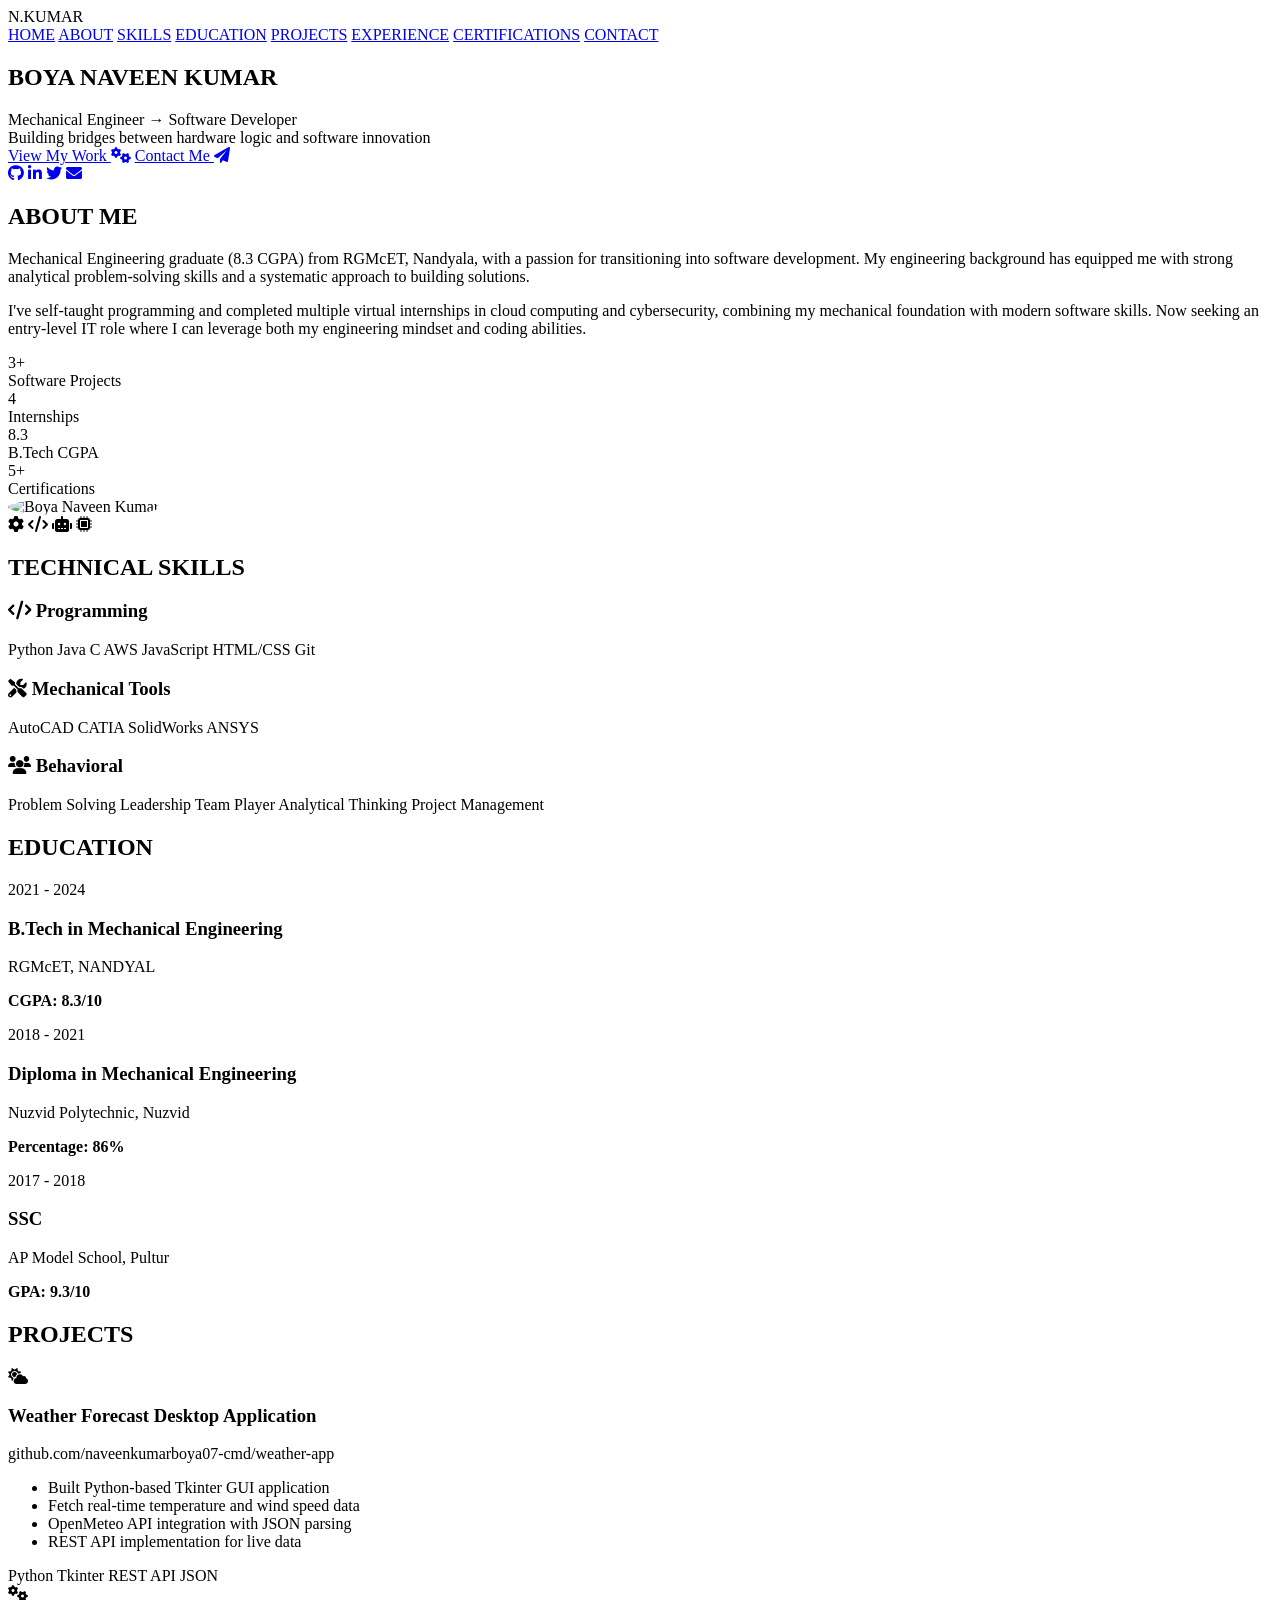
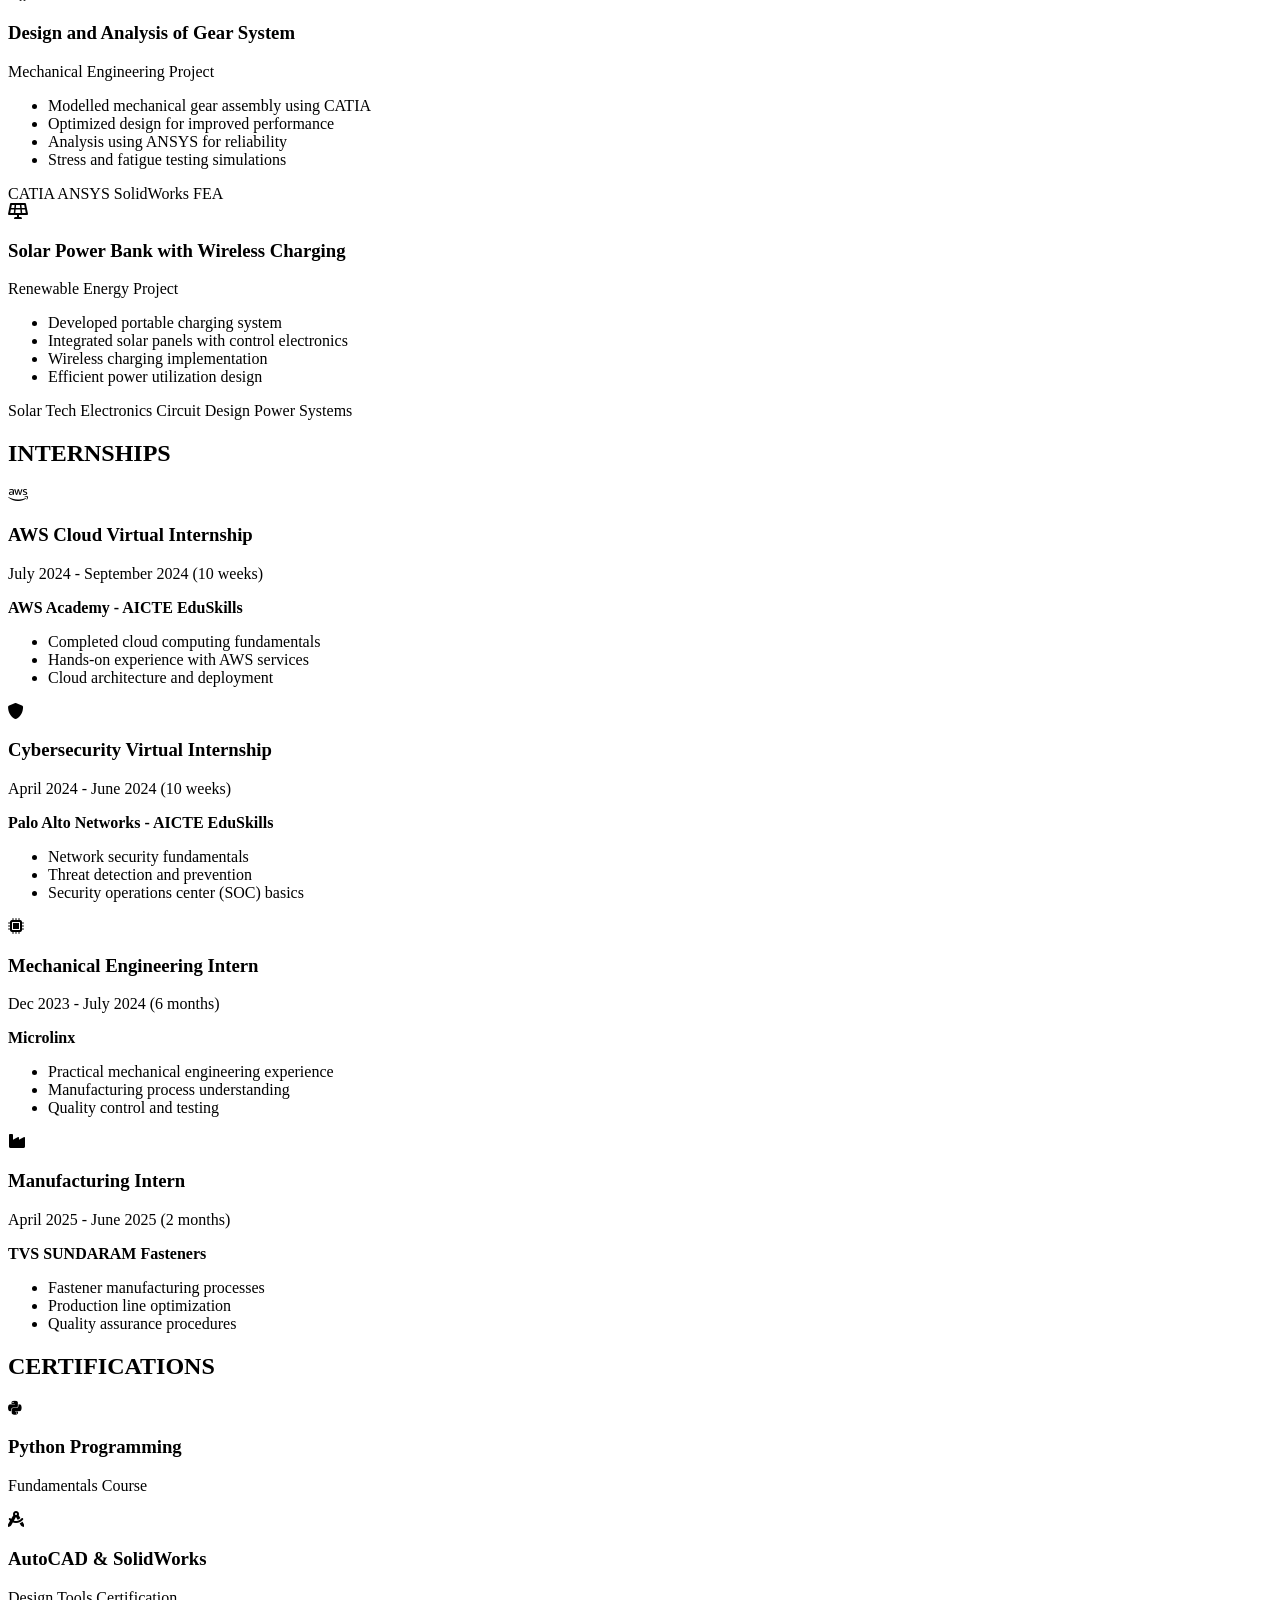
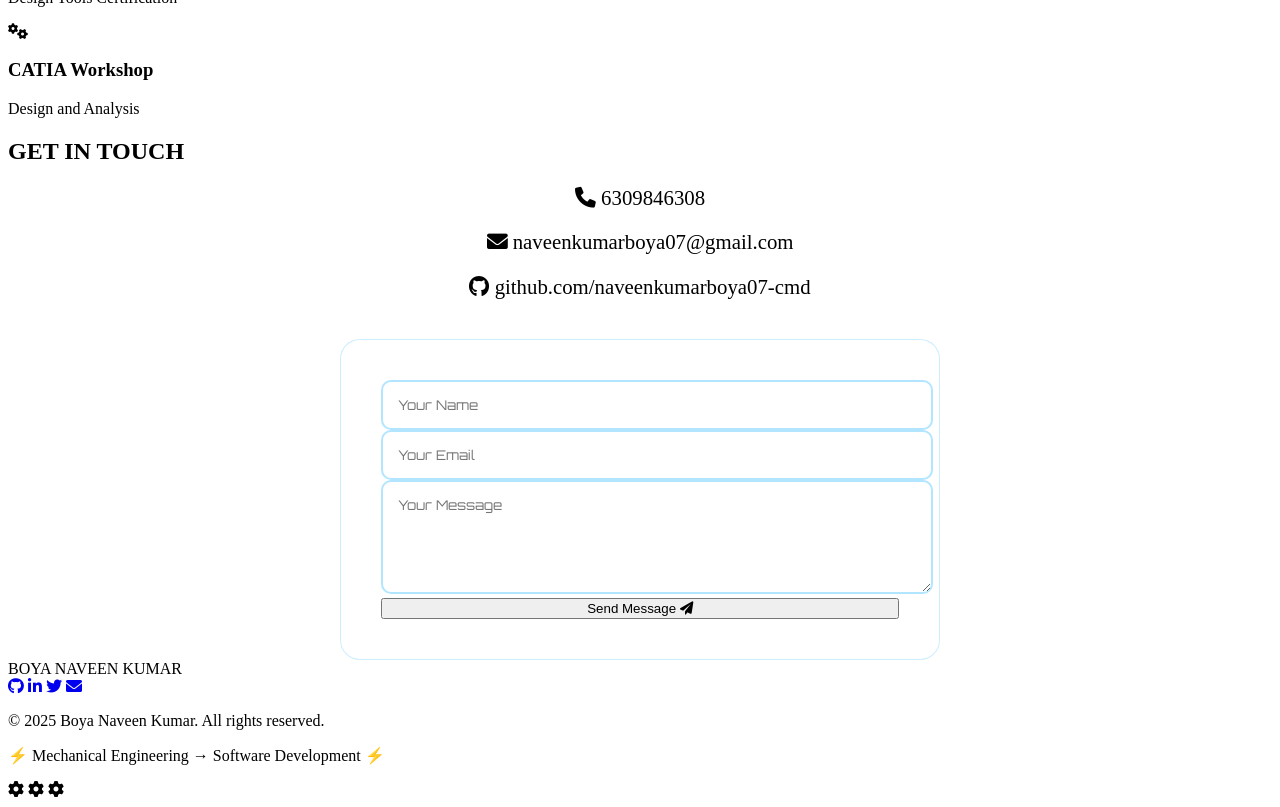
==== index.html @ 4679dc8b "Rename Naveen Kumar Boya.html to index.html" ====
<!DOCTYPE html>
<html lang="en">

<head>
    <meta charset="UTF-8">
    <meta name="viewport" content="width=device-width, initial-scale=1.0">
    <title>BOYA NAVEEN KUMAR | Mechanical → Software Engineer</title>
    <!-- Google Fonts -->
    <link rel="preconnect" href="https://fonts.googleapis.com">
    <link rel="preconnect" href="https://fonts.gstatic.com" crossorigin>
    <link href="https://fonts.googleapis.com/css2?family=Orbitron:wght@400;500;600;700;800;900&display=swap" rel="stylesheet">
    <!-- Font Awesome for Icons -->
    <link rel="stylesheet" href="https://cdnjs.cloudflare.com/ajax/libs/font-awesome/6.0.0/css/all.min.css">
    <!-- Link to CSS -->
    <link rel="stylesheet" href="styles.css">
</head>

<body>
    <!-- Blueprint Grid Background -->
    <div class="blueprint-grid"></div>

    <!-- Floating Particles -->
    <div class="particles" id="particles"></div>

    <!-- Navigation -->
    <nav>
        <div class="logo">N.KUMAR</div>
        <div class="nav-links">
            <a href="#home">HOME</a>
            <a href="#about">ABOUT</a>
            <a href="#skills">SKILLS</a>
            <a href="#education">EDUCATION</a>
            <a href="#projects">PROJECTS</a>
            <a href="#experience">EXPERIENCE</a>
            <a href="#certifications">CERTIFICATIONS</a>
            <a href="#contact">CONTACT</a>
        </div>
    </nav>

    <!-- Hero Section -->
    <section id="home">
        <div class="hero-content">
            <h1 class="hero-name">BOYA NAVEEN KUMAR</h1>
            <div class="hero-title">Mechanical Engineer → Software Developer</div>
            <div class="hero-tagline">Building bridges between hardware logic and software innovation</div>

            <div class="hero-buttons">
                <a href="#projects" class="btn">View My Work <i class="fas fa-cogs"></i></a>
                <a href="#contact" class="btn btn-hologram">Contact Me <i class="fas fa-paper-plane"></i></a>
            </div>

            <div class="social-links">
                <a href="https://github.com/naveenkumarboya07-cmd" class="social-link" target="_blank"><i class="fab fa-github"></i></a>
                <a href="#" class="social-link" target="_blank"><i class="fab fa-linkedin-in"></i></a>
                <a href="#" class="social-link" target="_blank"><i class="fab fa-twitter"></i></a>
                <a href="mailto:naveenkumarboya07@gmail.com" class="social-link"><i class="fas fa-envelope"></i></a>
            </div>
        </div>
        <div class="hero-3d" id="hero-3d"></div>
    </section>

    <!-- About Section -->
    <section id="about">
        <h2 class="section-title">ABOUT ME</h2>
        <div class="about-content">
            <div class="about-text">
                <p>Mechanical Engineering graduate (8.3 CGPA) from RGMcET, Nandyala, with a passion for transitioning into software development. My engineering background has equipped me with strong analytical problem-solving skills and a systematic approach to building solutions.</p>
                <p>I've self-taught programming and completed multiple virtual internships in cloud computing and cybersecurity, combining my mechanical foundation with modern software skills. Now seeking an entry-level IT role where I can leverage both my engineering mindset and coding abilities.</p>

                <div class="about-stats">
                    <div class="stat">
                        <div class="stat-number">3+</div>
                        <div class="stat-label">Software Projects</div>
                    </div>
                    <div class="stat">
                        <div class="stat-number">4</div>
                        <div class="stat-label">Internships</div>
                    </div>
                    <div class="stat">
                        <div class="stat-number">8.3</div>
                        <div class="stat-label">B.Tech CGPA</div>
                    </div>
                    <div class="stat">
                        <div class="stat-number">5+</div>
                        <div class="stat-label">Certifications</div>
                    </div>
                </div>
            </div>
            <div class="about-visual">
                <!-- IMAGE SECTION - REPLACE 'profile.jpg' WITH YOUR ACTUAL IMAGE FILENAME -->
                <div class="hologram-portrait">
                    <div class="portrait-img">
                        <img src="https://www.image2url.com/r2/default/images/1781587788682-12bf85a2-684d-477b-affc-5734737ded0c.jpeg
" alt="Boya Naveen Kumar" style="width:100%; height:100%; border-radius:50%; object-fit:cover;">
                    </div>
                </div>
                <div class="floating-tools">
                    <i class="fas fa-cog tool-icon"></i>
                    <i class="fas fa-code tool-icon"></i>
                    <i class="fas fa-robot tool-icon"></i>
                    <i class="fas fa-microchip tool-icon"></i>
                </div>
            </div>
        </div>
    </section>

    <!-- Skills Section -->
    <section id="skills">
        <h2 class="section-title">TECHNICAL SKILLS</h2>
        <div class="skills-container">
            <!-- Programming Skills -->
            <div class="skill-category">
                <h3><i class="fas fa-code"></i> Programming</h3>
                <div class="skill-items">
                    <span class="skill-item">Python</span>
                    <span class="skill-item">Java</span>
                    <span class="skill-item">C</span>
                    <span class="skill-item">AWS</span>
                    <span class="skill-item">JavaScript</span>
                    <span class="skill-item">HTML/CSS</span>
                    <span class="skill-item">Git</span>
                </div>
            </div>

            <!-- Mechanical Tools -->
            <div class="skill-category">
                <h3><i class="fas fa-tools"></i> Mechanical Tools</h3>
                <div class="skill-items">
                    <span class="skill-item">AutoCAD</span>
                    <span class="skill-item">CATIA</span>
                    <span class="skill-item">SolidWorks</span>
                    <span class="skill-item">ANSYS</span>
                </div>
            </div>

            <!-- Behavioral Skills -->
            <div class="skill-category">
                <h3><i class="fas fa-users"></i> Behavioral</h3>
                <div class="skill-items">
                    <span class="skill-item">Problem Solving</span>
                    <span class="skill-item">Leadership</span>
                    <span class="skill-item">Team Player</span>
                    <span class="skill-item">Analytical Thinking</span>
                    <span class="skill-item">Project Management</span>
                </div>
            </div>
        </div>
        <div id="skills-3d"></div>
    </section>

    <!-- Education Section -->
    <section id="education">
        <h2 class="section-title">EDUCATION</h2>
        <div class="timeline">
            <div class="timeline-item">
                <div class="timeline-content">
                    <div class="timeline-date">2021 - 2024</div>
                    <h3>B.Tech in Mechanical Engineering</h3>
                    <p>RGMcET, NANDYAL</p>
                    <p><strong>CGPA: 8.3/10</strong></p>
                </div>
            </div>

            <div class="timeline-item">
                <div class="timeline-content">
                    <div class="timeline-date">2018 - 2021</div>
                    <h3>Diploma in Mechanical Engineering</h3>
                    <p>Nuzvid Polytechnic, Nuzvid</p>
                    <p><strong>Percentage: 86%</strong></p>
                </div>
            </div>

            <div class="timeline-item">
                <div class="timeline-content">
                    <div class="timeline-date">2017 - 2018</div>
                    <h3>SSC</h3>
                    <p>AP Model School, Pultur</p>
                    <p><strong>GPA: 9.3/10</strong></p>
                </div>
            </div>
        </div>
    </section>

    <!-- Projects Section -->
    <section id="projects">
        <h2 class="section-title">PROJECTS</h2>
        <div class="projects-container">
            <!-- Project 1: Weather App -->
            <div class="project-card">
                <div class="project-visual">
                    <i class="fas fa-cloud-sun project-icon"></i>
                </div>
                <div class="project-details">
                    <h3>Weather Forecast Desktop Application</h3>
                    <p class="project-link">github.com/naveenkumarboya07-cmd/weather-app</p>
                    <ul class="project-features">
                        <li>Built Python-based Tkinter GUI application</li>
                        <li>Fetch real-time temperature and wind speed data</li>
                        <li>OpenMeteo API integration with JSON parsing</li>
                        <li>REST API implementation for live data</li>
                    </ul>
                    <div class="project-tech">
                        <span class="tech-tag">Python</span>
                        <span class="tech-tag">Tkinter</span>
                        <span class="tech-tag">REST API</span>
                        <span class="tech-tag">JSON</span>
                    </div>
                </div>
            </div>

            <!-- Project 2: Gear System -->
            <div class="project-card">
                <div class="project-visual">
                    <i class="fas fa-cogs project-icon"></i>
                </div>
                <div class="project-details">
                    <h3>Design and Analysis of Gear System</h3>
                    <p class="project-link">Mechanical Engineering Project</p>
                    <ul class="project-features">
                        <li>Modelled mechanical gear assembly using CATIA</li>
                        <li>Optimized design for improved performance</li>
                        <li>Analysis using ANSYS for reliability</li>
                        <li>Stress and fatigue testing simulations</li>
                    </ul>
                    <div class="project-tech">
                        <span class="tech-tag">CATIA</span>
                        <span class="tech-tag">ANSYS</span>
                        <span class="tech-tag">SolidWorks</span>
                        <span class="tech-tag">FEA</span>
                    </div>
                </div>
            </div>

            <!-- Project 3: Solar Power Bank -->
            <div class="project-card">
                <div class="project-visual">
                    <i class="fas fa-solar-panel project-icon"></i>
                </div>
                <div class="project-details">
                    <h3>Solar Power Bank with Wireless Charging</h3>
                    <p class="project-link">Renewable Energy Project</p>
                    <ul class="project-features">
                        <li>Developed portable charging system</li>
                        <li>Integrated solar panels with control electronics</li>
                        <li>Wireless charging implementation</li>
                        <li>Efficient power utilization design</li>
                    </ul>
                    <div class="project-tech">
                        <span class="tech-tag">Solar Tech</span>
                        <span class="tech-tag">Electronics</span>
                        <span class="tech-tag">Circuit Design</span>
                        <span class="tech-tag">Power Systems</span>
                    </div>
                </div>
            </div>
        </div>
    </section>

    <!-- Experience Section -->
    <section id="experience">
        <h2 class="section-title">INTERNSHIPS</h2>
        <div class="experience-container">
            <!-- AWS Internship -->
            <div class="experience-card">
                <div class="exp-icon"><i class="fab fa-aws"></i></div>
                <div class="exp-content">
                    <h3>AWS Cloud Virtual Internship</h3>
                    <span class="exp-date">July 2024 - September 2024 (10 weeks)</span>
                    <p><strong>AWS Academy - AICTE EduSkills</strong></p>
                    <ul class="internship-features">
                        <li>Completed cloud computing fundamentals</li>
                        <li>Hands-on experience with AWS services</li>
                        <li>Cloud architecture and deployment</li>
                    </ul>
                </div>
            </div>

            <!-- Cybersecurity Internship -->
            <div class="experience-card">
                <div class="exp-icon"><i class="fas fa-shield-alt"></i></div>
                <div class="exp-content">
                    <h3>Cybersecurity Virtual Internship</h3>
                    <span class="exp-date">April 2024 - June 2024 (10 weeks)</span>
                    <p><strong>Palo Alto Networks - AICTE EduSkills</strong></p>
                    <ul class="internship-features">
                        <li>Network security fundamentals</li>
                        <li>Threat detection and prevention</li>
                        <li>Security operations center (SOC) basics</li>
                    </ul>
                </div>
            </div>

            <!-- Microlinx Internship -->
            <div class="experience-card">
                <div class="exp-icon"><i class="fas fa-microchip"></i></div>
                <div class="exp-content">
                    <h3>Mechanical Engineering Intern</h3>
                    <span class="exp-date">Dec 2023 - July 2024 (6 months)</span>
                    <p><strong>Microlinx</strong></p>
                    <ul class="internship-features">
                        <li>Practical mechanical engineering experience</li>
                        <li>Manufacturing process understanding</li>
                        <li>Quality control and testing</li>
                    </ul>
                </div>
            </div>

            <!-- TVS Sundaram Internship -->
            <div class="experience-card">
                <div class="exp-icon"><i class="fas fa-industry"></i></div>
                <div class="exp-content">
                    <h3>Manufacturing Intern</h3>
                    <span class="exp-date">April 2025 - June 2025 (2 months)</span>
                    <p><strong>TVS SUNDARAM Fasteners</strong></p>
                    <ul class="internship-features">
                        <li>Fastener manufacturing processes</li>
                        <li>Production line optimization</li>
                        <li>Quality assurance procedures</li>
                    </ul>
                </div>
            </div>
        </div>
    </section>

    <!-- Certifications Section -->
    <section id="certifications">
        <h2 class="section-title">CERTIFICATIONS</h2>
        <div class="certifications-container">
            <div class="cert-card">
                <div class="cert-icon"><i class="fab fa-python"></i></div>
                <h3>Python Programming</h3>
                <p class="cert-details">Fundamentals Course</p>
            </div>

            <div class="cert-card">
                <div class="cert-icon"><i class="fas fa-drafting-compass"></i></div>
                <h3>AutoCAD & SolidWorks</h3>
                <p class="cert-details">Design Tools Certification</p>
            </div>

            <div class="cert-card">
                <div class="cert-icon"><i class="fas fa-cogs"></i></div>
                <h3>CATIA Workshop</h3>
                <p class="cert-details">Design and Analysis</p>
            </div>
        </div>
    </section>

    <!-- Contact Section -->
    <section id="contact">
        <h2 class="section-title">GET IN TOUCH</h2>
        <div class="contact-container" style="max-width: 600px; margin: 0 auto;">
            <div style="text-align: center; margin-bottom: 40px;">
                <p style="font-size: 1.3rem; margin-bottom: 10px;"><i class="fas fa-phone"></i> 6309846308</p>
                <p style="font-size: 1.3rem; margin-bottom: 10px;"><i class="fas fa-envelope"></i> naveenkumarboya07@gmail.com</p>
                <p style="font-size: 1.3rem;"><i class="fab fa-github"></i> github.com/naveenkumarboya07-cmd</p>
            </div>

            <form id="contactForm" class="contact-form" style="background: rgba(255,255,255,0.05); padding: 40px; border-radius: 20px; border: 1px solid rgba(0,168,255,0.2);">
                <div class="form-group">
                    <input type="text" id="name" placeholder="Your Name" required style="width: 100%; padding: 15px; background: rgba(255,255,255,0.1); border: 2px solid rgba(0,168,255,0.3); border-radius: 10px; color: white; font-family: 'Orbitron', sans-serif;">
                </div>
                <div class="form-group">
                    <input type="email" id="email" placeholder="Your Email" required style="width: 100%; padding: 15px; background: rgba(255,255,255,0.1); border: 2px solid rgba(0,168,255,0.3); border-radius: 10px; color: white; font-family: 'Orbitron', sans-serif;">
                </div>
                <div class="form-group">
                    <textarea id="message" rows="5" placeholder="Your Message" required style="width: 100%; padding: 15px; background: rgba(255,255,255,0.1); border: 2px solid rgba(0,168,255,0.3); border-radius: 10px; color: white; font-family: 'Orbitron', sans-serif;"></textarea>
                </div>
                <button type="submit" class="btn" style="width: 100%;">Send Message <i class="fas fa-paper-plane"></i></button>
                <p id="formSuccess" class="success-message" style="color: #00eeff; text-align: center; margin-top: 20px; display: none;"></p>
            </form>
        </div>
    </section>

    <!-- Footer -->
    <footer>
        <div class="footer-content">
            <div class="footer-title">BOYA NAVEEN KUMAR</div>
            <div class="glow-line"></div>
            <div class="social-icons">
                <a href="https://github.com/naveenkumarboya07-cmd" class="social-icon" target="_blank"><i class="fab fa-github"></i></a>
                <a href="#" class="social-icon" target="_blank"><i class="fab fa-linkedin-in"></i></a>
                <a href="#" class="social-icon" target="_blank"><i class="fab fa-twitter"></i></a>
                <a href="mailto:naveenkumarboya07@gmail.com" class="social-icon"><i class="fas fa-envelope"></i></a>
            </div>
            <div class="copyright">
                <p>&copy; 2025 Boya Naveen Kumar. All rights reserved.</p>
                <p class="powered-by">⚡ Mechanical Engineering → Software Development ⚡</p>
            </div>
        </div>
        <div class="micro-gears">
            <i class="fas fa-cog micro-gear"></i>
            <i class="fas fa-cog micro-gear"></i>
            <i class="fas fa-cog micro-gear"></i>
        </div>
    </footer>

    <!-- Link to JavaScript -->
    <script src="script.js"></script>
</body>

</html>
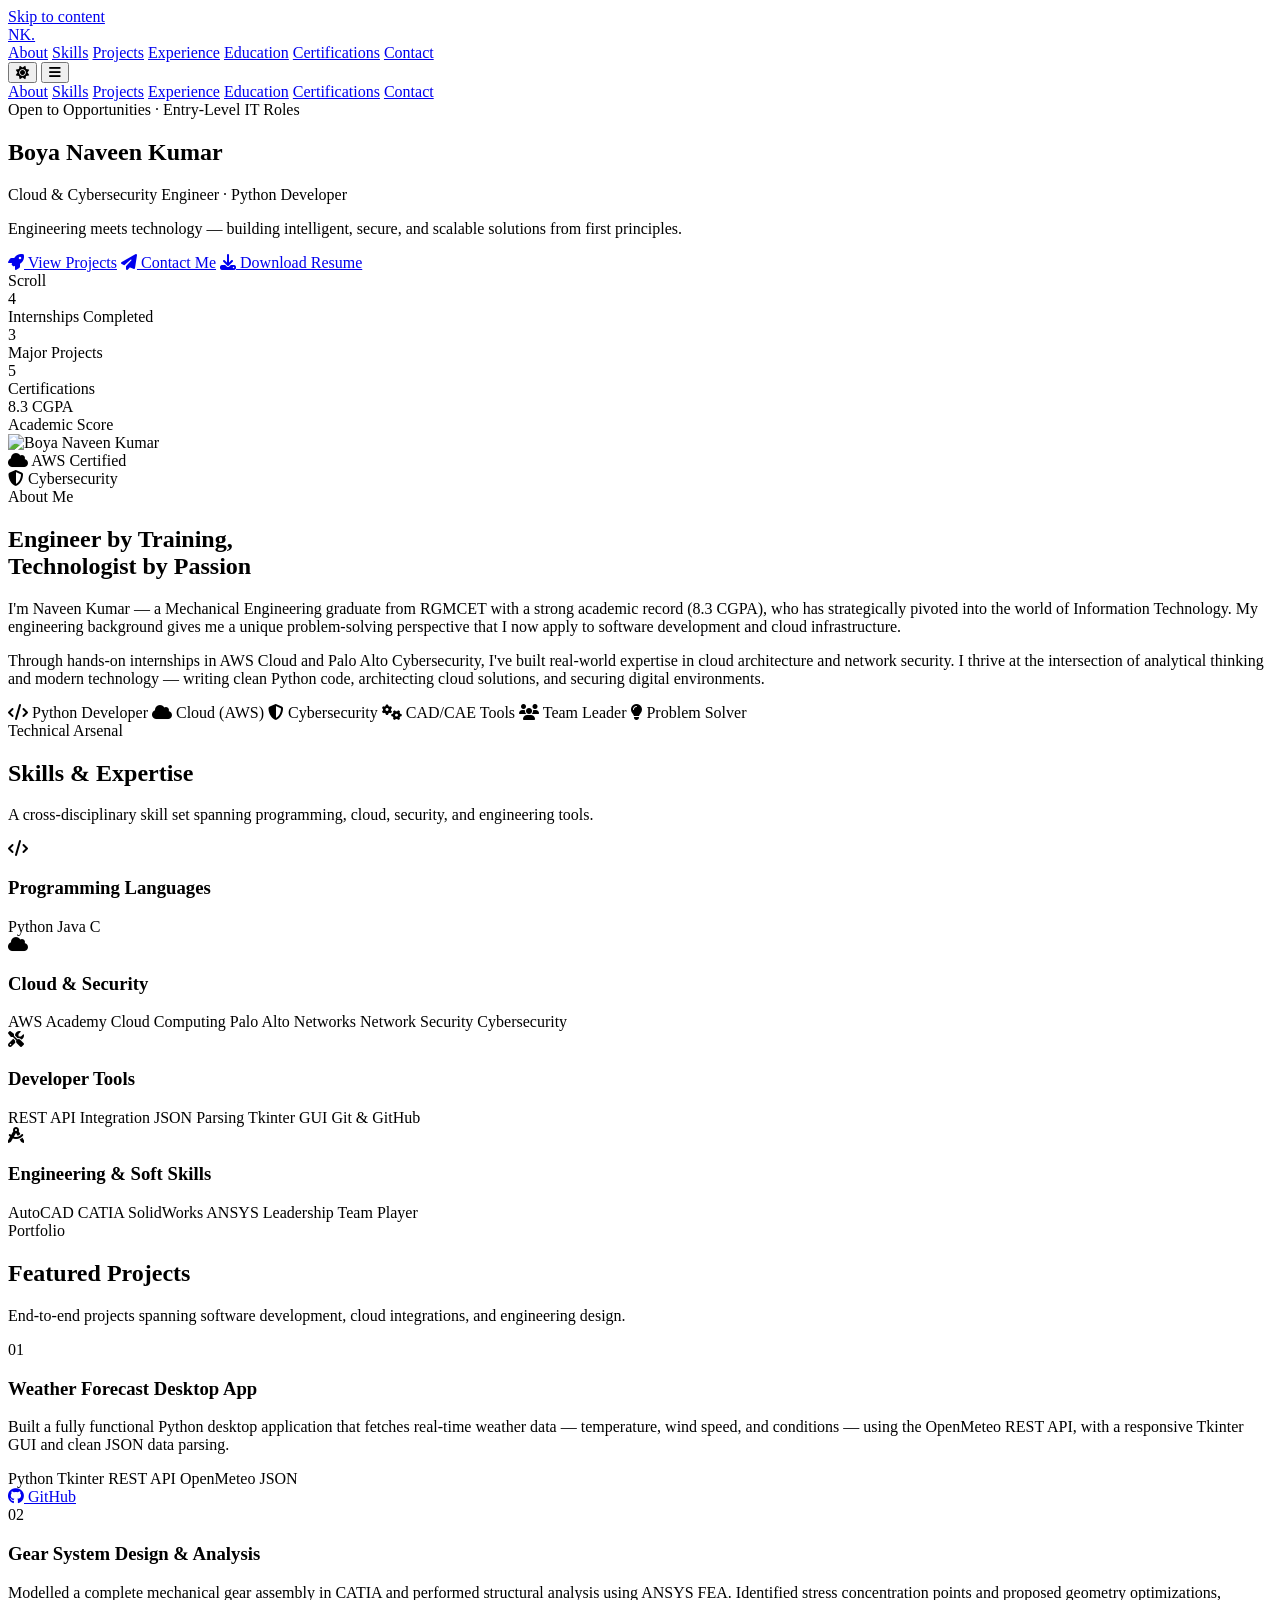
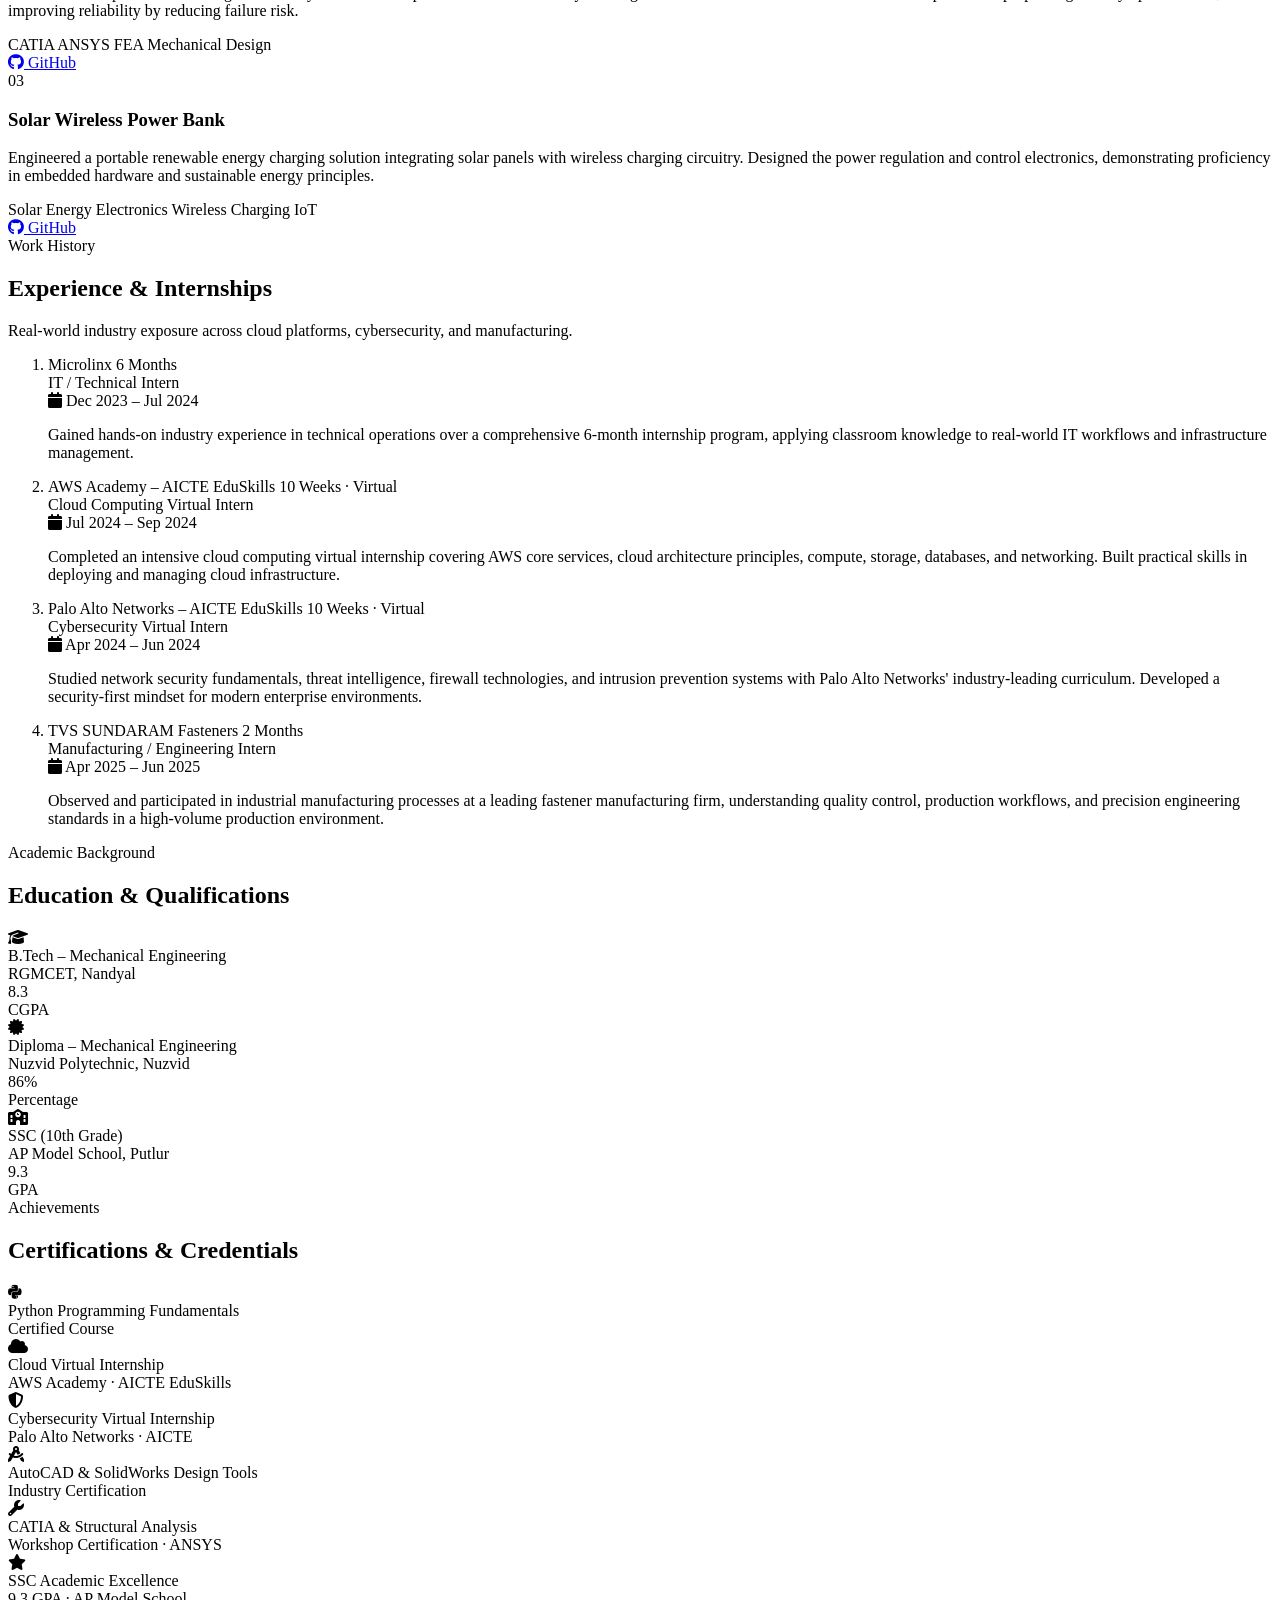
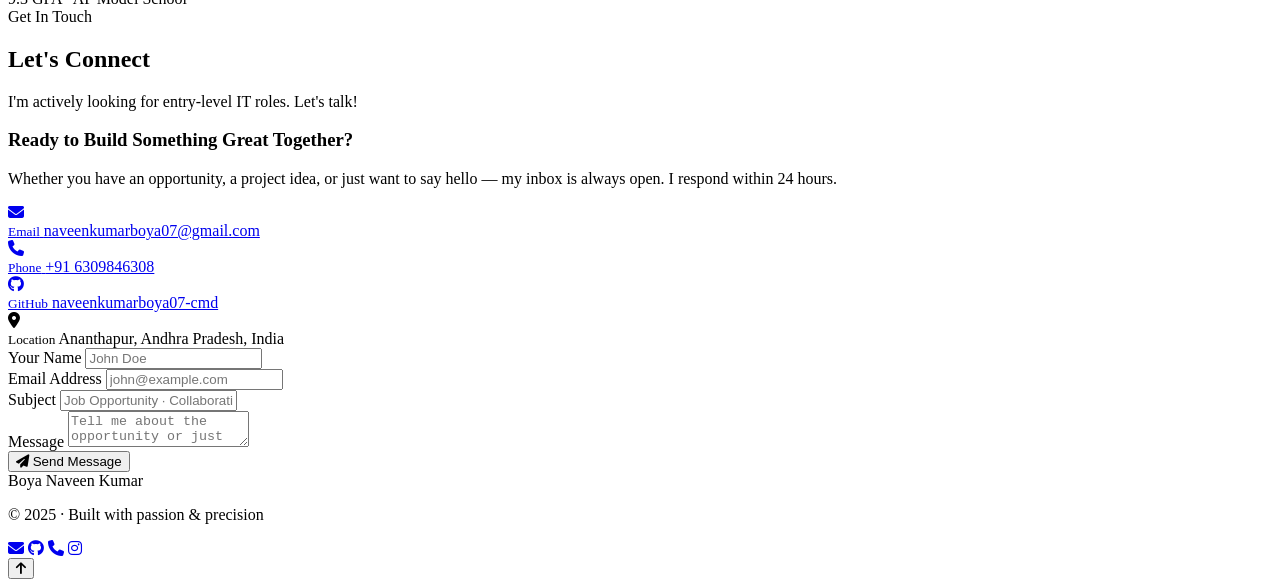
==== commit 8606183b: "Update print statement from 'Hello' to 'Goodbye'" ====
--- a/index.html
+++ b/index.html
@@ -1,402 +1,528 @@
 <!DOCTYPE html>
-<html lang="en">
-
+<html lang="en" data-theme="dark">
 <head>
-    <meta charset="UTF-8">
-    <meta name="viewport" content="width=device-width, initial-scale=1.0">
-    <title>BOYA NAVEEN KUMAR | Mechanical → Software Engineer</title>
-    <!-- Google Fonts -->
-    <link rel="preconnect" href="https://fonts.googleapis.com">
-    <link rel="preconnect" href="https://fonts.gstatic.com" crossorigin>
-    <link href="https://fonts.googleapis.com/css2?family=Orbitron:wght@400;500;600;700;800;900&display=swap" rel="stylesheet">
-    <!-- Font Awesome for Icons -->
-    <link rel="stylesheet" href="https://cdnjs.cloudflare.com/ajax/libs/font-awesome/6.0.0/css/all.min.css">
-    <!-- Link to CSS -->
-    <link rel="stylesheet" href="styles.css">
+  <meta charset="UTF-8" />
+  <meta name="viewport" content="width=device-width, initial-scale=1.0" />
+  <title>Boya Naveen Kumar | Cloud &amp; Cybersecurity Engineer</title>
+  <meta name="description" content="Portfolio of Boya Naveen Kumar — Mechanical Engineering graduate transitioning into IT, with expertise in Python, AWS, Cybersecurity, and Cloud Computing." />
+  <meta name="keywords" content="Naveen Kumar, Software Developer, Cloud Engineer, AWS, Cybersecurity, Portfolio" />
+  <meta name="author" content="Boya Naveen Kumar" />
+  <meta name="theme-color" content="#0a0a0f" />
+
+  <!-- Open Graph -->
+  <meta property="og:type" content="website" />
+  <meta property="og:title" content="Boya Naveen Kumar | Cloud & Cybersecurity Engineer" />
+  <meta property="og:description" content="Engineering meets technology — building intelligent, secure, and scalable solutions from first principles." />
+  <meta property="og:site_name" content="Boya Naveen Kumar Portfolio" />
+
+  <!-- Twitter Card -->
+  <meta name="twitter:card" content="summary_large_image" />
+  <meta name="twitter:title" content="Boya Naveen Kumar | Cloud & Cybersecurity Engineer" />
+  <meta name="twitter:description" content="Engineering meets technology — building intelligent, secure, and scalable solutions from first principles." />
+
+  <link rel="icon" href="data:image/svg+xml,%3Csvg xmlns='http://www.w3.org/2000/svg' viewBox='0 0 100 100'%3E%3Crect width='100' height='100' rx='22' fill='%230a0a0f'/%3E%3Ctext x='50' y='68' font-family='Space Grotesk, sans-serif' font-weight='800' font-size='52' fill='%236ee7b7' text-anchor='middle'%3ENK%3C/text%3E%3C/svg%3E" />
+
+  <link rel="preconnect" href="https://fonts.googleapis.com" />
+  <link rel="preconnect" href="https://fonts.gstatic.com" crossorigin />
+  <link href="https://fonts.googleapis.com/css2?family=Space+Grotesk:wght@400;500;600;700;800&family=Manrope:wght@300;400;500;600;700;800&display=swap" rel="stylesheet" />
+  <link rel="stylesheet" href="https://cdnjs.cloudflare.com/ajax/libs/font-awesome/6.5.0/css/all.min.css" referrerpolicy="no-referrer" />
+
+  <link rel="stylesheet" href="style.css" />
 </head>
-
 <body>
-    <!-- Blueprint Grid Background -->
-    <div class="blueprint-grid"></div>
-
-    <!-- Floating Particles -->
-    <div class="particles" id="particles"></div>
-
-    <!-- Navigation -->
-    <nav>
-        <div class="logo">N.KUMAR</div>
-        <div class="nav-links">
-            <a href="#home">HOME</a>
-            <a href="#about">ABOUT</a>
-            <a href="#skills">SKILLS</a>
-            <a href="#education">EDUCATION</a>
-            <a href="#projects">PROJECTS</a>
-            <a href="#experience">EXPERIENCE</a>
-            <a href="#certifications">CERTIFICATIONS</a>
-            <a href="#contact">CONTACT</a>
-        </div>
-    </nav>
-
-    <!-- Hero Section -->
-    <section id="home">
-        <div class="hero-content">
-            <h1 class="hero-name">BOYA NAVEEN KUMAR</h1>
-            <div class="hero-title">Mechanical Engineer → Software Developer</div>
-            <div class="hero-tagline">Building bridges between hardware logic and software innovation</div>
-
-            <div class="hero-buttons">
-                <a href="#projects" class="btn">View My Work <i class="fas fa-cogs"></i></a>
-                <a href="#contact" class="btn btn-hologram">Contact Me <i class="fas fa-paper-plane"></i></a>
-            </div>
-
-            <div class="social-links">
-                <a href="https://github.com/naveenkumarboya07-cmd" class="social-link" target="_blank"><i class="fab fa-github"></i></a>
-                <a href="#" class="social-link" target="_blank"><i class="fab fa-linkedin-in"></i></a>
-                <a href="#" class="social-link" target="_blank"><i class="fab fa-twitter"></i></a>
-                <a href="mailto:naveenkumarboya07@gmail.com" class="social-link"><i class="fas fa-envelope"></i></a>
-            </div>
-        </div>
-        <div class="hero-3d" id="hero-3d"></div>
-    </section>
-
-    <!-- About Section -->
-    <section id="about">
-        <h2 class="section-title">ABOUT ME</h2>
-        <div class="about-content">
-            <div class="about-text">
-                <p>Mechanical Engineering graduate (8.3 CGPA) from RGMcET, Nandyala, with a passion for transitioning into software development. My engineering background has equipped me with strong analytical problem-solving skills and a systematic approach to building solutions.</p>
-                <p>I've self-taught programming and completed multiple virtual internships in cloud computing and cybersecurity, combining my mechanical foundation with modern software skills. Now seeking an entry-level IT role where I can leverage both my engineering mindset and coding abilities.</p>
-
-                <div class="about-stats">
-                    <div class="stat">
-                        <div class="stat-number">3+</div>
-                        <div class="stat-label">Software Projects</div>
-                    </div>
-                    <div class="stat">
-                        <div class="stat-number">4</div>
-                        <div class="stat-label">Internships</div>
-                    </div>
-                    <div class="stat">
-                        <div class="stat-number">8.3</div>
-                        <div class="stat-label">B.Tech CGPA</div>
-                    </div>
-                    <div class="stat">
-                        <div class="stat-number">5+</div>
-                        <div class="stat-label">Certifications</div>
-                    </div>
+  <a class="skip-link" href="#main">Skip to content</a>
+
+  <!-- Custom Cursor -->
+  <div class="cursor" id="cursor" aria-hidden="true"></div>
+  <div class="cursor-ring" id="cursorRing" aria-hidden="true"></div>
+
+  <!-- NAV -->
+  <nav id="navbar" aria-label="Primary">
+    <a href="#hero" class="nav-logo">NK.</a>
+    <div class="nav-links">
+      <a href="#about">About</a>
+      <a href="#skills">Skills</a>
+      <a href="#projects">Projects</a>
+      <a href="#experience">Experience</a>
+      <a href="#education">Education</a>
+      <a href="#certifications">Certifications</a>
+      <a href="#contact">Contact</a>
+    </div>
+    <div class="nav-right">
+      <button class="theme-btn" id="themeToggle" type="button" aria-label="Toggle color theme" title="Toggle theme">
+        <i class="fas fa-sun" id="themeIcon" aria-hidden="true"></i>
+      </button>
+      <button class="hamburger" id="hamburger" type="button" aria-label="Toggle navigation menu" aria-expanded="false" aria-controls="mobileMenu">
+        <i class="fas fa-bars" aria-hidden="true"></i>
+      </button>
+    </div>
+  </nav>
+  <div class="mobile-menu" id="mobileMenu">
+    <a href="#about">About</a>
+    <a href="#skills">Skills</a>
+    <a href="#projects">Projects</a>
+    <a href="#experience">Experience</a>
+    <a href="#education">Education</a>
+    <a href="#certifications">Certifications</a>
+    <a href="#contact">Contact</a>
+  </div>
+
+  <main id="main">
+    <!-- HERO -->
+    <section id="hero" aria-label="Introduction">
+      <div class="hero-orb hero-orb-1" aria-hidden="true"></div>
+      <div class="hero-orb hero-orb-2" aria-hidden="true"></div>
+      <div class="hero-orb hero-orb-3" aria-hidden="true"></div>
+      <div class="hero-grid-lines" aria-hidden="true"></div>
+      <div class="hero-content">
+        <div class="hero-badge">
+          <span class="dot" aria-hidden="true"></span>
+          Open to Opportunities · Entry-Level IT Roles
+        </div>
+        <h1 class="hero-name">
+          <span class="line1">Boya Naveen</span>
+          <span class="line2">Kumar</span>
+        </h1>
+        <p class="hero-title">Cloud &amp; Cybersecurity Engineer · Python Developer</p>
+        <p class="hero-tagline">Engineering meets technology — building intelligent, secure, and scalable solutions from first principles.</p>
+        <div class="hero-cta">
+          <a href="#projects" class="btn btn-primary"><i class="fas fa-rocket" aria-hidden="true"></i> View Projects</a>
+          <a href="#contact" class="btn btn-outline"><i class="fas fa-paper-plane" aria-hidden="true"></i> Contact Me</a>
+          <a href="mailto:naveenkumarboya07@gmail.com" class="btn btn-outline"><i class="fas fa-download" aria-hidden="true"></i> Download Resume</a>
+        </div>
+        <div class="hero-scroll">
+          <span class="scroll-line" aria-hidden="true"></span>
+          Scroll
+        </div>
+      </div>
+    </section>
+
+    <!-- STATS BAR -->
+    <div class="stats-bar">
+      <div class="container">
+        <div class="stats-grid">
+          <div class="stat-item">
+            <div class="stat-num" data-count="4">0</div>
+            <div class="stat-label">Internships Completed</div>
+          </div>
+          <div class="stat-item">
+            <div class="stat-num" data-count="3">0</div>
+            <div class="stat-label">Major Projects</div>
+          </div>
+          <div class="stat-item">
+            <div class="stat-num" data-count="5">0</div>
+            <div class="stat-label">Certifications</div>
+          </div>
+          <div class="stat-item">
+            <div class="stat-num" data-count="8.3" data-suffix=" CGPA">0</div>
+            <div class="stat-label">Academic Score</div>
+          </div>
+        </div>
+      </div>
+    </div>
+
+    <!-- ABOUT -->
+    <section id="about" class="section-pad" aria-label="About me">
+      <div class="container">
+        <div class="about-grid">
+          <div class="about-avatar-wrap reveal-left">
+            <div class="about-avatar-ring" aria-hidden="true">
+              <div class="about-corner tl"></div>
+              <div class="about-corner tr"></div>
+              <div class="about-corner bl"></div>
+              <div class="about-corner br"></div>
+            </div>
+            <div class="about-avatar">
+              <img src="https://www.image2url.com/r2/default/images/1781587788682-12bf85a2-684d-477b-affc-5734737ded0c.jpeg" alt="Boya Naveen Kumar" loading="lazy" />
+            </div>
+            <div class="about-tag-float t1">
+              <i class="fas fa-cloud" aria-hidden="true"></i>
+              <span>AWS Certified</span>
+            </div>
+            <div class="about-tag-float t2">
+              <i class="fas fa-shield-halved" aria-hidden="true"></i>
+              <span>Cybersecurity</span>
+            </div>
+          </div>
+          <div class="about-text reveal">
+            <div class="section-tag">About Me</div>
+            <h2 class="section-title-inline">Engineer by Training,<br />Technologist by Passion</h2>
+            <p>
+              I'm Naveen Kumar — a Mechanical Engineering graduate from RGMCET with a strong academic record (8.3 CGPA), who has strategically pivoted into the world of Information Technology. My engineering background gives me a unique problem-solving perspective that I now apply to software development and cloud infrastructure.
+            </p>
+            <p>
+              Through hands-on internships in AWS Cloud and Palo Alto Cybersecurity, I've built real-world expertise in cloud architecture and network security. I thrive at the intersection of analytical thinking and modern technology — writing clean Python code, architecting cloud solutions, and securing digital environments.
+            </p>
+            <div class="about-traits">
+              <span class="trait"><i class="fas fa-code" aria-hidden="true"></i> Python Developer</span>
+              <span class="trait"><i class="fas fa-cloud" aria-hidden="true"></i> Cloud (AWS)</span>
+              <span class="trait"><i class="fas fa-shield-halved" aria-hidden="true"></i> Cybersecurity</span>
+              <span class="trait"><i class="fas fa-gears" aria-hidden="true"></i> CAD/CAE Tools</span>
+              <span class="trait"><i class="fas fa-users" aria-hidden="true"></i> Team Leader</span>
+              <span class="trait"><i class="fas fa-lightbulb" aria-hidden="true"></i> Problem Solver</span>
+            </div>
+          </div>
+        </div>
+      </div>
+    </section>
+
+    <!-- SKILLS -->
+    <section id="skills" class="section-pad" aria-label="Skills and expertise">
+      <div class="container">
+        <div class="section-header reveal">
+          <div class="section-tag">Technical Arsenal</div>
+          <h2 class="section-title">Skills &amp; <span>Expertise</span></h2>
+          <p class="section-sub">A cross-disciplinary skill set spanning programming, cloud, security, and engineering tools.</p>
+        </div>
+        <div class="skills-grid">
+          <div class="skill-card reveal">
+            <div class="skill-card-header">
+              <div class="skill-icon"><i class="fas fa-code" aria-hidden="true"></i></div>
+              <h3>Programming Languages</h3>
+            </div>
+            <div class="skill-pills">
+              <span class="skill-pill"><span class="pill-dot"></span>Python</span>
+              <span class="skill-pill"><span class="pill-dot"></span>Java</span>
+              <span class="skill-pill"><span class="pill-dot"></span>C</span>
+            </div>
+          </div>
+          <div class="skill-card reveal">
+            <div class="skill-card-header">
+              <div class="skill-icon skill-icon--blue"><i class="fas fa-cloud" aria-hidden="true"></i></div>
+              <h3>Cloud &amp; Security</h3>
+            </div>
+            <div class="skill-pills">
+              <span class="skill-pill"><span class="pill-dot"></span>AWS Academy</span>
+              <span class="skill-pill"><span class="pill-dot"></span>Cloud Computing</span>
+              <span class="skill-pill"><span class="pill-dot"></span>Palo Alto Networks</span>
+              <span class="skill-pill"><span class="pill-dot"></span>Network Security</span>
+              <span class="skill-pill"><span class="pill-dot"></span>Cybersecurity</span>
+            </div>
+          </div>
+          <div class="skill-card reveal">
+            <div class="skill-card-header">
+              <div class="skill-icon skill-icon--pink"><i class="fas fa-screwdriver-wrench" aria-hidden="true"></i></div>
+              <h3>Developer Tools</h3>
+            </div>
+            <div class="skill-pills">
+              <span class="skill-pill"><span class="pill-dot"></span>REST API Integration</span>
+              <span class="skill-pill"><span class="pill-dot"></span>JSON Parsing</span>
+              <span class="skill-pill"><span class="pill-dot"></span>Tkinter GUI</span>
+              <span class="skill-pill"><span class="pill-dot"></span>Git &amp; GitHub</span>
+            </div>
+          </div>
+          <div class="skill-card reveal">
+            <div class="skill-card-header">
+              <div class="skill-icon skill-icon--amber"><i class="fas fa-drafting-compass" aria-hidden="true"></i></div>
+              <h3>Engineering &amp; Soft Skills</h3>
+            </div>
+            <div class="skill-pills">
+              <span class="skill-pill"><span class="pill-dot"></span>AutoCAD</span>
+              <span class="skill-pill"><span class="pill-dot"></span>CATIA</span>
+              <span class="skill-pill"><span class="pill-dot"></span>SolidWorks</span>
+              <span class="skill-pill"><span class="pill-dot"></span>ANSYS</span>
+              <span class="skill-pill"><span class="pill-dot"></span>Leadership</span>
+              <span class="skill-pill"><span class="pill-dot"></span>Team Player</span>
+            </div>
+          </div>
+        </div>
+      </div>
+    </section>
+
+    <!-- PROJECTS -->
+    <section id="projects" class="section-pad" aria-label="Featured projects">
+      <div class="container">
+        <div class="section-header reveal">
+          <div class="section-tag">Portfolio</div>
+          <h2 class="section-title">Featured <span>Projects</span></h2>
+          <p class="section-sub">End-to-end projects spanning software development, cloud integrations, and engineering design.</p>
+        </div>
+        <div class="projects-grid">
+          <article class="project-card reveal">
+            <div class="project-number" aria-hidden="true">01</div>
+            <h3>Weather Forecast Desktop App</h3>
+            <p>Built a fully functional Python desktop application that fetches real-time weather data — temperature, wind speed, and conditions — using the OpenMeteo REST API, with a responsive Tkinter GUI and clean JSON data parsing.</p>
+            <div class="project-tags">
+              <span class="project-tag">Python</span>
+              <span class="project-tag">Tkinter</span>
+              <span class="project-tag">REST API</span>
+              <span class="project-tag">OpenMeteo</span>
+              <span class="project-tag">JSON</span>
+            </div>
+            <div class="project-links">
+              <a href="https://github.com/naveenkumarboya07-cmd" target="_blank" rel="noopener noreferrer" class="project-link"><i class="fab fa-github" aria-hidden="true"></i> GitHub</a>
+            </div>
+          </article>
+          <article class="project-card reveal">
+            <div class="project-number" aria-hidden="true">02</div>
+            <h3>Gear System Design &amp; Analysis</h3>
+            <p>Modelled a complete mechanical gear assembly in CATIA and performed structural analysis using ANSYS FEA. Identified stress concentration points and proposed geometry optimizations, improving reliability by reducing failure risk.</p>
+            <div class="project-tags">
+              <span class="project-tag">CATIA</span>
+              <span class="project-tag">ANSYS</span>
+              <span class="project-tag">FEA</span>
+              <span class="project-tag">Mechanical Design</span>
+            </div>
+            <div class="project-links">
+              <a href="https://github.com/naveenkumarboya07-cmd" target="_blank" rel="noopener noreferrer" class="project-link"><i class="fab fa-github" aria-hidden="true"></i> GitHub</a>
+            </div>
+          </article>
+          <article class="project-card reveal">
+            <div class="project-number" aria-hidden="true">03</div>
+            <h3>Solar Wireless Power Bank</h3>
+            <p>Engineered a portable renewable energy charging solution integrating solar panels with wireless charging circuitry. Designed the power regulation and control electronics, demonstrating proficiency in embedded hardware and sustainable energy principles.</p>
+            <div class="project-tags">
+              <span class="project-tag">Solar Energy</span>
+              <span class="project-tag">Electronics</span>
+              <span class="project-tag">Wireless Charging</span>
+              <span class="project-tag">IoT</span>
+            </div>
+            <div class="project-links">
+              <a href="https://github.com/naveenkumarboya07-cmd" target="_blank" rel="noopener noreferrer" class="project-link"><i class="fab fa-github" aria-hidden="true"></i> GitHub</a>
+            </div>
+          </article>
+        </div>
+      </div>
+    </section>
+
+    <!-- EXPERIENCE -->
+    <section id="experience" class="section-pad" aria-label="Experience and internships">
+      <div class="container">
+        <div class="section-header reveal">
+          <div class="section-tag">Work History</div>
+          <h2 class="section-title">Experience &amp; <span>Internships</span></h2>
+          <p class="section-sub">Real-world industry exposure across cloud platforms, cybersecurity, and manufacturing.</p>
+        </div>
+        <ol class="timeline">
+          <li class="timeline-item">
+            <span class="timeline-dot" aria-hidden="true"></span>
+            <div class="timeline-card">
+              <div class="timeline-meta">
+                <span class="timeline-company">Microlinx</span>
+                <span class="timeline-badge">6 Months</span>
+              </div>
+              <div class="timeline-role">IT / Technical Intern</div>
+              <div class="timeline-period"><i class="fas fa-calendar" aria-hidden="true"></i> Dec 2023 – Jul 2024</div>
+              <p class="timeline-desc">Gained hands-on industry experience in technical operations over a comprehensive 6-month internship program, applying classroom knowledge to real-world IT workflows and infrastructure management.</p>
+            </div>
+          </li>
+          <li class="timeline-item">
+            <span class="timeline-dot" aria-hidden="true"></span>
+            <div class="timeline-card">
+              <div class="timeline-meta">
+                <span class="timeline-company">AWS Academy – AICTE EduSkills</span>
+                <span class="timeline-badge">10 Weeks · Virtual</span>
+              </div>
+              <div class="timeline-role">Cloud Computing Virtual Intern</div>
+              <div class="timeline-period"><i class="fas fa-calendar" aria-hidden="true"></i> Jul 2024 – Sep 2024</div>
+              <p class="timeline-desc">Completed an intensive cloud computing virtual internship covering AWS core services, cloud architecture principles, compute, storage, databases, and networking. Built practical skills in deploying and managing cloud infrastructure.</p>
+            </div>
+          </li>
+          <li class="timeline-item">
+            <span class="timeline-dot" aria-hidden="true"></span>
+            <div class="timeline-card">
+              <div class="timeline-meta">
+                <span class="timeline-company">Palo Alto Networks – AICTE EduSkills</span>
+                <span class="timeline-badge">10 Weeks · Virtual</span>
+              </div>
+              <div class="timeline-role">Cybersecurity Virtual Intern</div>
+              <div class="timeline-period"><i class="fas fa-calendar" aria-hidden="true"></i> Apr 2024 – Jun 2024</div>
+              <p class="timeline-desc">Studied network security fundamentals, threat intelligence, firewall technologies, and intrusion prevention systems with Palo Alto Networks' industry-leading curriculum. Developed a security-first mindset for modern enterprise environments.</p>
+            </div>
+          </li>
+          <li class="timeline-item">
+            <span class="timeline-dot" aria-hidden="true"></span>
+            <div class="timeline-card">
+              <div class="timeline-meta">
+                <span class="timeline-company">TVS SUNDARAM Fasteners</span>
+                <span class="timeline-badge">2 Months</span>
+              </div>
+              <div class="timeline-role">Manufacturing / Engineering Intern</div>
+              <div class="timeline-period"><i class="fas fa-calendar" aria-hidden="true"></i> Apr 2025 – Jun 2025</div>
+              <p class="timeline-desc">Observed and participated in industrial manufacturing processes at a leading fastener manufacturing firm, understanding quality control, production workflows, and precision engineering standards in a high-volume production environment.</p>
+            </div>
+          </li>
+        </ol>
+      </div>
+    </section>
+
+    <!-- EDUCATION -->
+    <section id="education" class="section-pad" aria-label="Education and qualifications">
+      <div class="container">
+        <div class="section-header reveal">
+          <div class="section-tag">Academic Background</div>
+          <h2 class="section-title">Education &amp; <span>Qualifications</span></h2>
+        </div>
+        <div class="education-grid">
+          <div class="edu-card reveal">
+            <div class="edu-icon"><i class="fas fa-graduation-cap" aria-hidden="true"></i></div>
+            <div class="edu-degree">B.Tech – Mechanical Engineering</div>
+            <div class="edu-school">RGMCET, Nandyal</div>
+            <div class="edu-score">8.3</div>
+            <div class="edu-score-label">CGPA</div>
+          </div>
+          <div class="edu-card reveal">
+            <div class="edu-icon"><i class="fas fa-certificate" aria-hidden="true"></i></div>
+            <div class="edu-degree">Diploma – Mechanical Engineering</div>
+            <div class="edu-school">Nuzvid Polytechnic, Nuzvid</div>
+            <div class="edu-score">86%</div>
+            <div class="edu-score-label">Percentage</div>
+          </div>
+          <div class="edu-card reveal">
+            <div class="edu-icon"><i class="fas fa-school" aria-hidden="true"></i></div>
+            <div class="edu-degree">SSC (10th Grade)</div>
+            <div class="edu-school">AP Model School, Putlur</div>
+            <div class="edu-score">9.3</div>
+            <div class="edu-score-label">GPA</div>
+          </div>
+        </div>
+      </div>
+    </section>
+
+    <!-- CERTIFICATIONS -->
+    <section id="certifications" class="section-pad" aria-label="Certifications and credentials">
+      <div class="container">
+        <div class="section-header reveal">
+          <div class="section-tag">Achievements</div>
+          <h2 class="section-title">Certifications &amp; <span>Credentials</span></h2>
+        </div>
+        <div class="certs-grid">
+          <div class="cert-card reveal">
+            <div class="cert-icon cert-icon--green"><i class="fab fa-python" aria-hidden="true"></i></div>
+            <div>
+              <div class="cert-title">Python Programming Fundamentals</div>
+              <div class="cert-issuer">Certified Course</div>
+            </div>
+          </div>
+          <div class="cert-card reveal">
+            <div class="cert-icon cert-icon--blue"><i class="fas fa-cloud" aria-hidden="true"></i></div>
+            <div>
+              <div class="cert-title">Cloud Virtual Internship</div>
+              <div class="cert-issuer">AWS Academy · AICTE EduSkills</div>
+            </div>
+          </div>
+          <div class="cert-card reveal">
+            <div class="cert-icon cert-icon--pink"><i class="fas fa-shield-halved" aria-hidden="true"></i></div>
+            <div>
+              <div class="cert-title">Cybersecurity Virtual Internship</div>
+              <div class="cert-issuer">Palo Alto Networks · AICTE</div>
+            </div>
+          </div>
+          <div class="cert-card reveal">
+            <div class="cert-icon cert-icon--green"><i class="fas fa-drafting-compass" aria-hidden="true"></i></div>
+            <div>
+              <div class="cert-title">AutoCAD &amp; SolidWorks Design Tools</div>
+              <div class="cert-issuer">Industry Certification</div>
+            </div>
+          </div>
+          <div class="cert-card reveal">
+            <div class="cert-icon cert-icon--blue"><i class="fas fa-wrench" aria-hidden="true"></i></div>
+            <div>
+              <div class="cert-title">CATIA &amp; Structural Analysis</div>
+              <div class="cert-issuer">Workshop Certification · ANSYS</div>
+            </div>
+          </div>
+          <div class="cert-card reveal">
+            <div class="cert-icon cert-icon--pink"><i class="fas fa-star" aria-hidden="true"></i></div>
+            <div>
+              <div class="cert-title">SSC Academic Excellence</div>
+              <div class="cert-issuer">9.3 GPA · AP Model School</div>
+            </div>
+          </div>
+        </div>
+      </div>
+    </section>
+
+    <!-- CONTACT -->
+    <section id="contact" class="section-pad" aria-label="Contact">
+      <div class="container">
+        <div class="section-header reveal">
+          <div class="section-tag">Get In Touch</div>
+          <h2 class="section-title">Let's <span>Connect</span></h2>
+          <p class="section-sub">I'm actively looking for entry-level IT roles. Let's talk!</p>
+        </div>
+        <div class="contact-grid">
+          <div class="reveal-left">
+            <h3>Ready to Build Something Great Together?</h3>
+            <p>Whether you have an opportunity, a project idea, or just want to say hello — my inbox is always open. I respond within 24 hours.</p>
+            <div class="contact-items">
+              <a href="mailto:naveenkumarboya07@gmail.com" class="contact-item">
+                <div class="contact-item-icon"><i class="fas fa-envelope" aria-hidden="true"></i></div>
+                <div class="contact-item-text">
+                  <small>Email</small>
+                  <span>naveenkumarboya07@gmail.com</span>
                 </div>
-            </div>
-            <div class="about-visual">
-                <!-- IMAGE SECTION - REPLACE 'profile.jpg' WITH YOUR ACTUAL IMAGE FILENAME -->
-                <div class="hologram-portrait">
-                    <div class="portrait-img">
-                        <img src="https://www.image2url.com/r2/default/images/1781587788682-12bf85a2-684d-477b-affc-5734737ded0c.jpeg
-" alt="Boya Naveen Kumar" style="width:100%; height:100%; border-radius:50%; object-fit:cover;">
-                    </div>
+              </a>
+              <a href="tel:+916309846308" class="contact-item">
+                <div class="contact-item-icon"><i class="fas fa-phone" aria-hidden="true"></i></div>
+                <div class="contact-item-text">
+                  <small>Phone</small>
+                  <span>+91 6309846308</span>
                 </div>
-                <div class="floating-tools">
-                    <i class="fas fa-cog tool-icon"></i>
-                    <i class="fas fa-code tool-icon"></i>
-                    <i class="fas fa-robot tool-icon"></i>
-                    <i class="fas fa-microchip tool-icon"></i>
+              </a>
+              <a href="https://github.com/naveenkumarboya07-cmd" target="_blank" rel="noopener noreferrer" class="contact-item">
+                <div class="contact-item-icon"><i class="fab fa-github" aria-hidden="true"></i></div>
+                <div class="contact-item-text">
+                  <small>GitHub</small>
+                  <span>naveenkumarboya07-cmd</span>
                 </div>
-            </div>
-        </div>
-    </section>
-
-    <!-- Skills Section -->
-    <section id="skills">
-        <h2 class="section-title">TECHNICAL SKILLS</h2>
-        <div class="skills-container">
-            <!-- Programming Skills -->
-            <div class="skill-category">
-                <h3><i class="fas fa-code"></i> Programming</h3>
-                <div class="skill-items">
-                    <span class="skill-item">Python</span>
-                    <span class="skill-item">Java</span>
-                    <span class="skill-item">C</span>
-                    <span class="skill-item">AWS</span>
-                    <span class="skill-item">JavaScript</span>
-                    <span class="skill-item">HTML/CSS</span>
-                    <span class="skill-item">Git</span>
+              </a>
+              <div class="contact-item contact-item--static">
+                <div class="contact-item-icon"><i class="fas fa-location-dot" aria-hidden="true"></i></div>
+                <div class="contact-item-text">
+                  <small>Location</small>
+                  <span>Ananthapur, Andhra Pradesh, India</span>
                 </div>
-            </div>
-
-            <!-- Mechanical Tools -->
-            <div class="skill-category">
-                <h3><i class="fas fa-tools"></i> Mechanical Tools</h3>
-                <div class="skill-items">
-                    <span class="skill-item">AutoCAD</span>
-                    <span class="skill-item">CATIA</span>
-                    <span class="skill-item">SolidWorks</span>
-                    <span class="skill-item">ANSYS</span>
-                </div>
-            </div>
-
-            <!-- Behavioral Skills -->
-            <div class="skill-category">
-                <h3><i class="fas fa-users"></i> Behavioral</h3>
-                <div class="skill-items">
-                    <span class="skill-item">Problem Solving</span>
-                    <span class="skill-item">Leadership</span>
-                    <span class="skill-item">Team Player</span>
-                    <span class="skill-item">Analytical Thinking</span>
-                    <span class="skill-item">Project Management</span>
-                </div>
-            </div>
-        </div>
-        <div id="skills-3d"></div>
-    </section>
-
-    <!-- Education Section -->
-    <section id="education">
-        <h2 class="section-title">EDUCATION</h2>
-        <div class="timeline">
-            <div class="timeline-item">
-                <div class="timeline-content">
-                    <div class="timeline-date">2021 - 2024</div>
-                    <h3>B.Tech in Mechanical Engineering</h3>
-                    <p>RGMcET, NANDYAL</p>
-                    <p><strong>CGPA: 8.3/10</strong></p>
-                </div>
-            </div>
-
-            <div class="timeline-item">
-                <div class="timeline-content">
-                    <div class="timeline-date">2018 - 2021</div>
-                    <h3>Diploma in Mechanical Engineering</h3>
-                    <p>Nuzvid Polytechnic, Nuzvid</p>
-                    <p><strong>Percentage: 86%</strong></p>
-                </div>
-            </div>
-
-            <div class="timeline-item">
-                <div class="timeline-content">
-                    <div class="timeline-date">2017 - 2018</div>
-                    <h3>SSC</h3>
-                    <p>AP Model School, Pultur</p>
-                    <p><strong>GPA: 9.3/10</strong></p>
-                </div>
-            </div>
-        </div>
-    </section>
-
-    <!-- Projects Section -->
-    <section id="projects">
-        <h2 class="section-title">PROJECTS</h2>
-        <div class="projects-container">
-            <!-- Project 1: Weather App -->
-            <div class="project-card">
-                <div class="project-visual">
-                    <i class="fas fa-cloud-sun project-icon"></i>
-                </div>
-                <div class="project-details">
-                    <h3>Weather Forecast Desktop Application</h3>
-                    <p class="project-link">github.com/naveenkumarboya07-cmd/weather-app</p>
-                    <ul class="project-features">
-                        <li>Built Python-based Tkinter GUI application</li>
-                        <li>Fetch real-time temperature and wind speed data</li>
-                        <li>OpenMeteo API integration with JSON parsing</li>
-                        <li>REST API implementation for live data</li>
-                    </ul>
-                    <div class="project-tech">
-                        <span class="tech-tag">Python</span>
-                        <span class="tech-tag">Tkinter</span>
-                        <span class="tech-tag">REST API</span>
-                        <span class="tech-tag">JSON</span>
-                    </div>
-                </div>
-            </div>
-
-            <!-- Project 2: Gear System -->
-            <div class="project-card">
-                <div class="project-visual">
-                    <i class="fas fa-cogs project-icon"></i>
-                </div>
-                <div class="project-details">
-                    <h3>Design and Analysis of Gear System</h3>
-                    <p class="project-link">Mechanical Engineering Project</p>
-                    <ul class="project-features">
-                        <li>Modelled mechanical gear assembly using CATIA</li>
-                        <li>Optimized design for improved performance</li>
-                        <li>Analysis using ANSYS for reliability</li>
-                        <li>Stress and fatigue testing simulations</li>
-                    </ul>
-                    <div class="project-tech">
-                        <span class="tech-tag">CATIA</span>
-                        <span class="tech-tag">ANSYS</span>
-                        <span class="tech-tag">SolidWorks</span>
-                        <span class="tech-tag">FEA</span>
-                    </div>
-                </div>
-            </div>
-
-            <!-- Project 3: Solar Power Bank -->
-            <div class="project-card">
-                <div class="project-visual">
-                    <i class="fas fa-solar-panel project-icon"></i>
-                </div>
-                <div class="project-details">
-                    <h3>Solar Power Bank with Wireless Charging</h3>
-                    <p class="project-link">Renewable Energy Project</p>
-                    <ul class="project-features">
-                        <li>Developed portable charging system</li>
-                        <li>Integrated solar panels with control electronics</li>
-                        <li>Wireless charging implementation</li>
-                        <li>Efficient power utilization design</li>
-                    </ul>
-                    <div class="project-tech">
-                        <span class="tech-tag">Solar Tech</span>
-                        <span class="tech-tag">Electronics</span>
-                        <span class="tech-tag">Circuit Design</span>
-                        <span class="tech-tag">Power Systems</span>
-                    </div>
-                </div>
-            </div>
-        </div>
-    </section>
-
-    <!-- Experience Section -->
-    <section id="experience">
-        <h2 class="section-title">INTERNSHIPS</h2>
-        <div class="experience-container">
-            <!-- AWS Internship -->
-            <div class="experience-card">
-                <div class="exp-icon"><i class="fab fa-aws"></i></div>
-                <div class="exp-content">
-                    <h3>AWS Cloud Virtual Internship</h3>
-                    <span class="exp-date">July 2024 - September 2024 (10 weeks)</span>
-                    <p><strong>AWS Academy - AICTE EduSkills</strong></p>
-                    <ul class="internship-features">
-                        <li>Completed cloud computing fundamentals</li>
-                        <li>Hands-on experience with AWS services</li>
-                        <li>Cloud architecture and deployment</li>
-                    </ul>
-                </div>
-            </div>
-
-            <!-- Cybersecurity Internship -->
-            <div class="experience-card">
-                <div class="exp-icon"><i class="fas fa-shield-alt"></i></div>
-                <div class="exp-content">
-                    <h3>Cybersecurity Virtual Internship</h3>
-                    <span class="exp-date">April 2024 - June 2024 (10 weeks)</span>
-                    <p><strong>Palo Alto Networks - AICTE EduSkills</strong></p>
-                    <ul class="internship-features">
-                        <li>Network security fundamentals</li>
-                        <li>Threat detection and prevention</li>
-                        <li>Security operations center (SOC) basics</li>
-                    </ul>
-                </div>
-            </div>
-
-            <!-- Microlinx Internship -->
-            <div class="experience-card">
-                <div class="exp-icon"><i class="fas fa-microchip"></i></div>
-                <div class="exp-content">
-                    <h3>Mechanical Engineering Intern</h3>
-                    <span class="exp-date">Dec 2023 - July 2024 (6 months)</span>
-                    <p><strong>Microlinx</strong></p>
-                    <ul class="internship-features">
-                        <li>Practical mechanical engineering experience</li>
-                        <li>Manufacturing process understanding</li>
-                        <li>Quality control and testing</li>
-                    </ul>
-                </div>
-            </div>
-
-            <!-- TVS Sundaram Internship -->
-            <div class="experience-card">
-                <div class="exp-icon"><i class="fas fa-industry"></i></div>
-                <div class="exp-content">
-                    <h3>Manufacturing Intern</h3>
-                    <span class="exp-date">April 2025 - June 2025 (2 months)</span>
-                    <p><strong>TVS SUNDARAM Fasteners</strong></p>
-                    <ul class="internship-features">
-                        <li>Fastener manufacturing processes</li>
-                        <li>Production line optimization</li>
-                        <li>Quality assurance procedures</li>
-                    </ul>
-                </div>
-            </div>
-        </div>
-    </section>
-
-    <!-- Certifications Section -->
-    <section id="certifications">
-        <h2 class="section-title">CERTIFICATIONS</h2>
-        <div class="certifications-container">
-            <div class="cert-card">
-                <div class="cert-icon"><i class="fab fa-python"></i></div>
-                <h3>Python Programming</h3>
-                <p class="cert-details">Fundamentals Course</p>
-            </div>
-
-            <div class="cert-card">
-                <div class="cert-icon"><i class="fas fa-drafting-compass"></i></div>
-                <h3>AutoCAD & SolidWorks</h3>
-                <p class="cert-details">Design Tools Certification</p>
-            </div>
-
-            <div class="cert-card">
-                <div class="cert-icon"><i class="fas fa-cogs"></i></div>
-                <h3>CATIA Workshop</h3>
-                <p class="cert-details">Design and Analysis</p>
-            </div>
-        </div>
-    </section>
-
-    <!-- Contact Section -->
-    <section id="contact">
-        <h2 class="section-title">GET IN TOUCH</h2>
-        <div class="contact-container" style="max-width: 600px; margin: 0 auto;">
-            <div style="text-align: center; margin-bottom: 40px;">
-                <p style="font-size: 1.3rem; margin-bottom: 10px;"><i class="fas fa-phone"></i> 6309846308</p>
-                <p style="font-size: 1.3rem; margin-bottom: 10px;"><i class="fas fa-envelope"></i> naveenkumarboya07@gmail.com</p>
-                <p style="font-size: 1.3rem;"><i class="fab fa-github"></i> github.com/naveenkumarboya07-cmd</p>
-            </div>
-
-            <form id="contactForm" class="contact-form" style="background: rgba(255,255,255,0.05); padding: 40px; border-radius: 20px; border: 1px solid rgba(0,168,255,0.2);">
-                <div class="form-group">
-                    <input type="text" id="name" placeholder="Your Name" required style="width: 100%; padding: 15px; background: rgba(255,255,255,0.1); border: 2px solid rgba(0,168,255,0.3); border-radius: 10px; color: white; font-family: 'Orbitron', sans-serif;">
-                </div>
-                <div class="form-group">
-                    <input type="email" id="email" placeholder="Your Email" required style="width: 100%; padding: 15px; background: rgba(255,255,255,0.1); border: 2px solid rgba(0,168,255,0.3); border-radius: 10px; color: white; font-family: 'Orbitron', sans-serif;">
-                </div>
-                <div class="form-group">
-                    <textarea id="message" rows="5" placeholder="Your Message" required style="width: 100%; padding: 15px; background: rgba(255,255,255,0.1); border: 2px solid rgba(0,168,255,0.3); border-radius: 10px; color: white; font-family: 'Orbitron', sans-serif;"></textarea>
-                </div>
-                <button type="submit" class="btn" style="width: 100%;">Send Message <i class="fas fa-paper-plane"></i></button>
-                <p id="formSuccess" class="success-message" style="color: #00eeff; text-align: center; margin-top: 20px; display: none;"></p>
-            </form>
-        </div>
-    </section>
-
-    <!-- Footer -->
-    <footer>
-        <div class="footer-content">
-            <div class="footer-title">BOYA NAVEEN KUMAR</div>
-            <div class="glow-line"></div>
-            <div class="social-icons">
-                <a href="https://github.com/naveenkumarboya07-cmd" class="social-icon" target="_blank"><i class="fab fa-github"></i></a>
-                <a href="#" class="social-icon" target="_blank"><i class="fab fa-linkedin-in"></i></a>
-                <a href="#" class="social-icon" target="_blank"><i class="fab fa-twitter"></i></a>
-                <a href="mailto:naveenkumarboya07@gmail.com" class="social-icon"><i class="fas fa-envelope"></i></a>
-            </div>
-            <div class="copyright">
-                <p>&copy; 2025 Boya Naveen Kumar. All rights reserved.</p>
-                <p class="powered-by">⚡ Mechanical Engineering → Software Development ⚡</p>
-            </div>
-        </div>
-        <div class="micro-gears">
-            <i class="fas fa-cog micro-gear"></i>
-            <i class="fas fa-cog micro-gear"></i>
-            <i class="fas fa-cog micro-gear"></i>
-        </div>
-    </footer>
-
-    <!-- Link to JavaScript -->
-    <script src="script.js"></script>
+              </div>
+            </div>
+          </div>
+          <form class="contact-form reveal" id="contactForm">
+            <div class="form-group">
+              <label for="cf-name">Your Name</label>
+              <input type="text" id="cf-name" name="name" placeholder="John Doe" required />
+            </div>
+            <div class="form-group">
+              <label for="cf-email">Email Address</label>
+              <input type="email" id="cf-email" name="email" placeholder="john@example.com" required />
+            </div>
+            <div class="form-group">
+              <label for="cf-subject">Subject</label>
+              <input type="text" id="cf-subject" name="subject" placeholder="Job Opportunity · Collaboration · Hello" />
+            </div>
+            <div class="form-group">
+              <label for="cf-message">Message</label>
+              <textarea id="cf-message" name="message" placeholder="Tell me about the opportunity or just say hi..." required></textarea>
+            </div>
+            <button class="btn btn-primary btn-block" type="submit">
+              <i class="fas fa-paper-plane" aria-hidden="true"></i> Send Message
+            </button>
+          </form>
+        </div>
+      </div>
+    </section>
+  </main>
+
+  <!-- FOOTER -->
+  <footer>
+    <div class="container">
+      <div class="footer-content">
+        <div class="footer-logo">Boya Naveen Kumar</div>
+        <p class="footer-copy">© 2025 · Built with passion &amp; precision</p>
+        <div class="social-links">
+          <a href="mailto:naveenkumarboya07@gmail.com" class="social-link" aria-label="Email"><i class="fas fa-envelope" aria-hidden="true"></i></a>
+          <a href="https://github.com/naveenkumarboya07-cmd" target="_blank" rel="noopener noreferrer" class="social-link" aria-label="GitHub"><i class="fab fa-github" aria-hidden="true"></i></a>
+          <a href="tel:+916309846308" class="social-link" aria-label="Phone"><i class="fas fa-phone" aria-hidden="true"></i></a>
+          <a href="https://instagram.com/_naveen__lucky_" target="_blank" rel="noopener noreferrer" class="social-link" aria-label="Instagram"><i class="fab fa-instagram" aria-hidden="true"></i></a>
+        </div>
+      </div>
+    </div>
+  </footer>
+
+  <!-- SCROLL TO TOP -->
+  <button class="scroll-top" id="scrollTop" type="button" aria-label="Scroll to top">
+    <i class="fas fa-arrow-up" aria-hidden="true"></i>
+  </button>
+
+  <script src="script.js"></script>
 </body>
-
 </html>
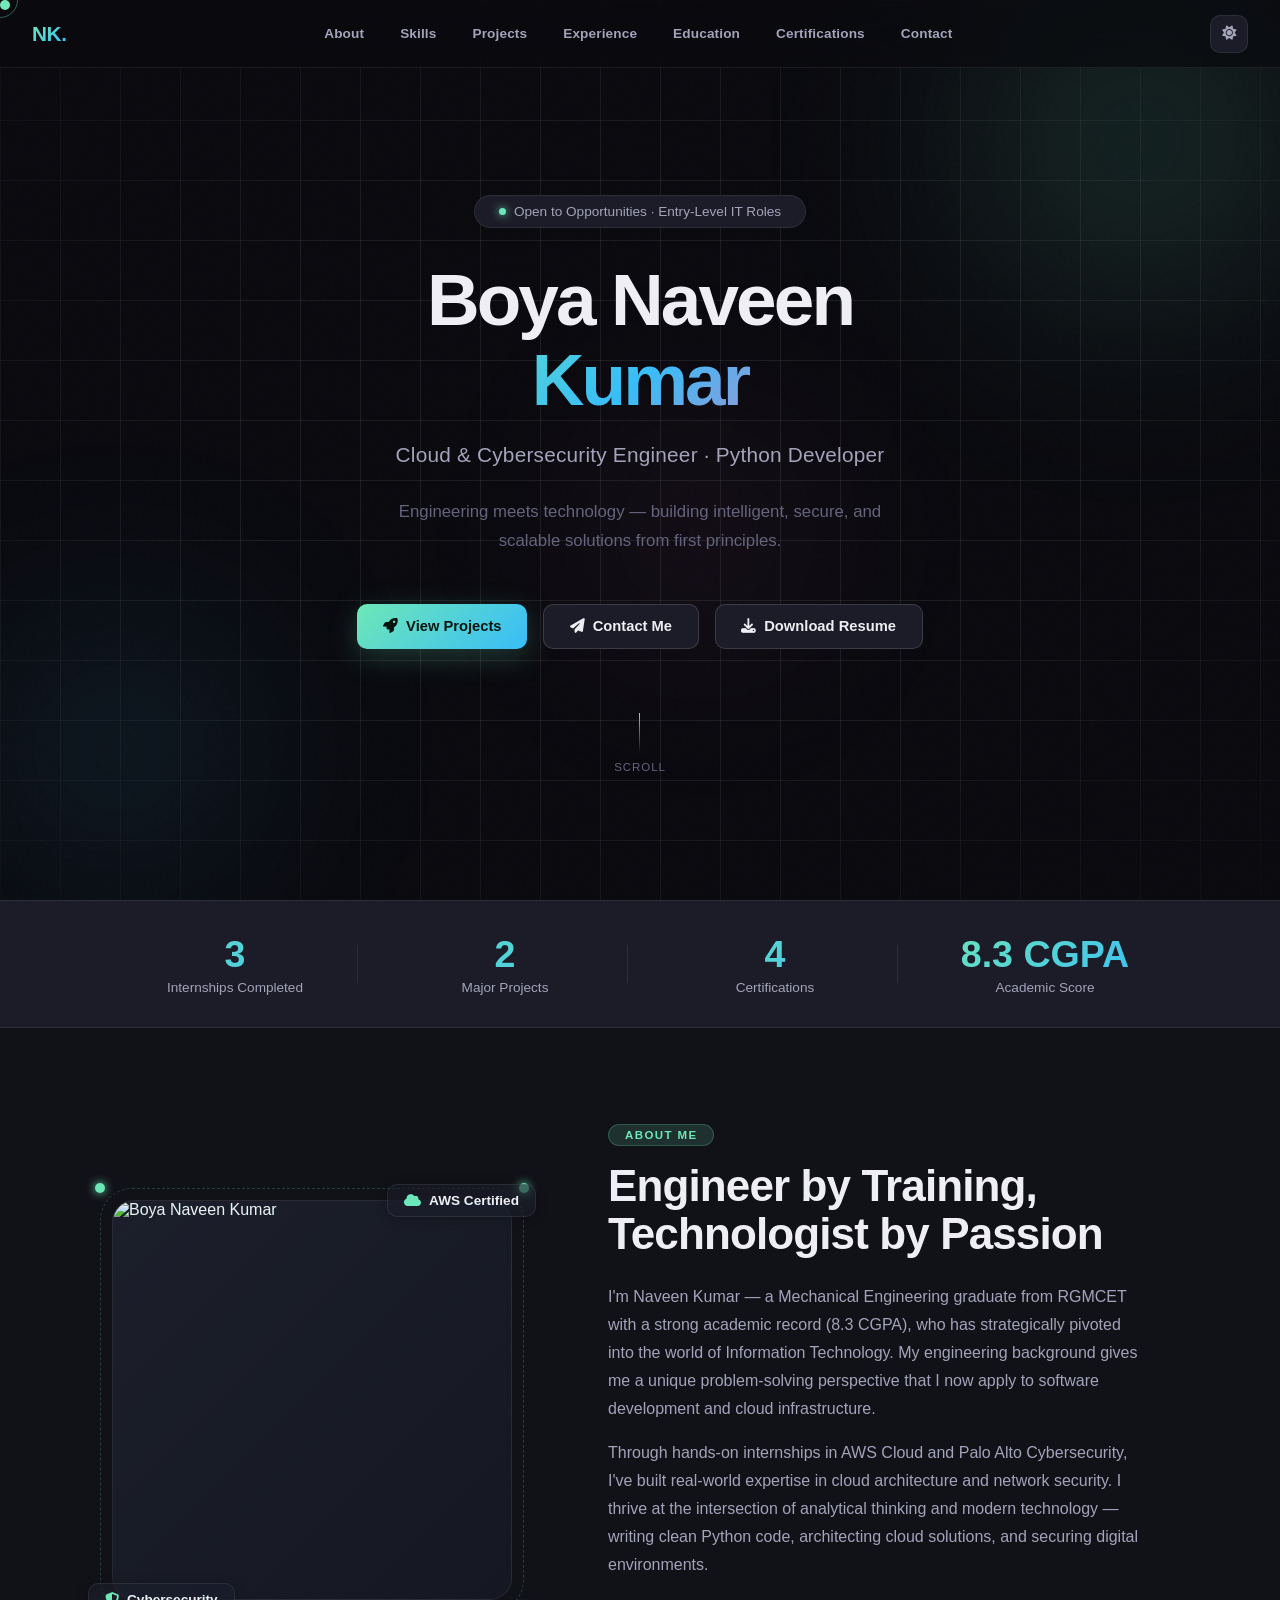
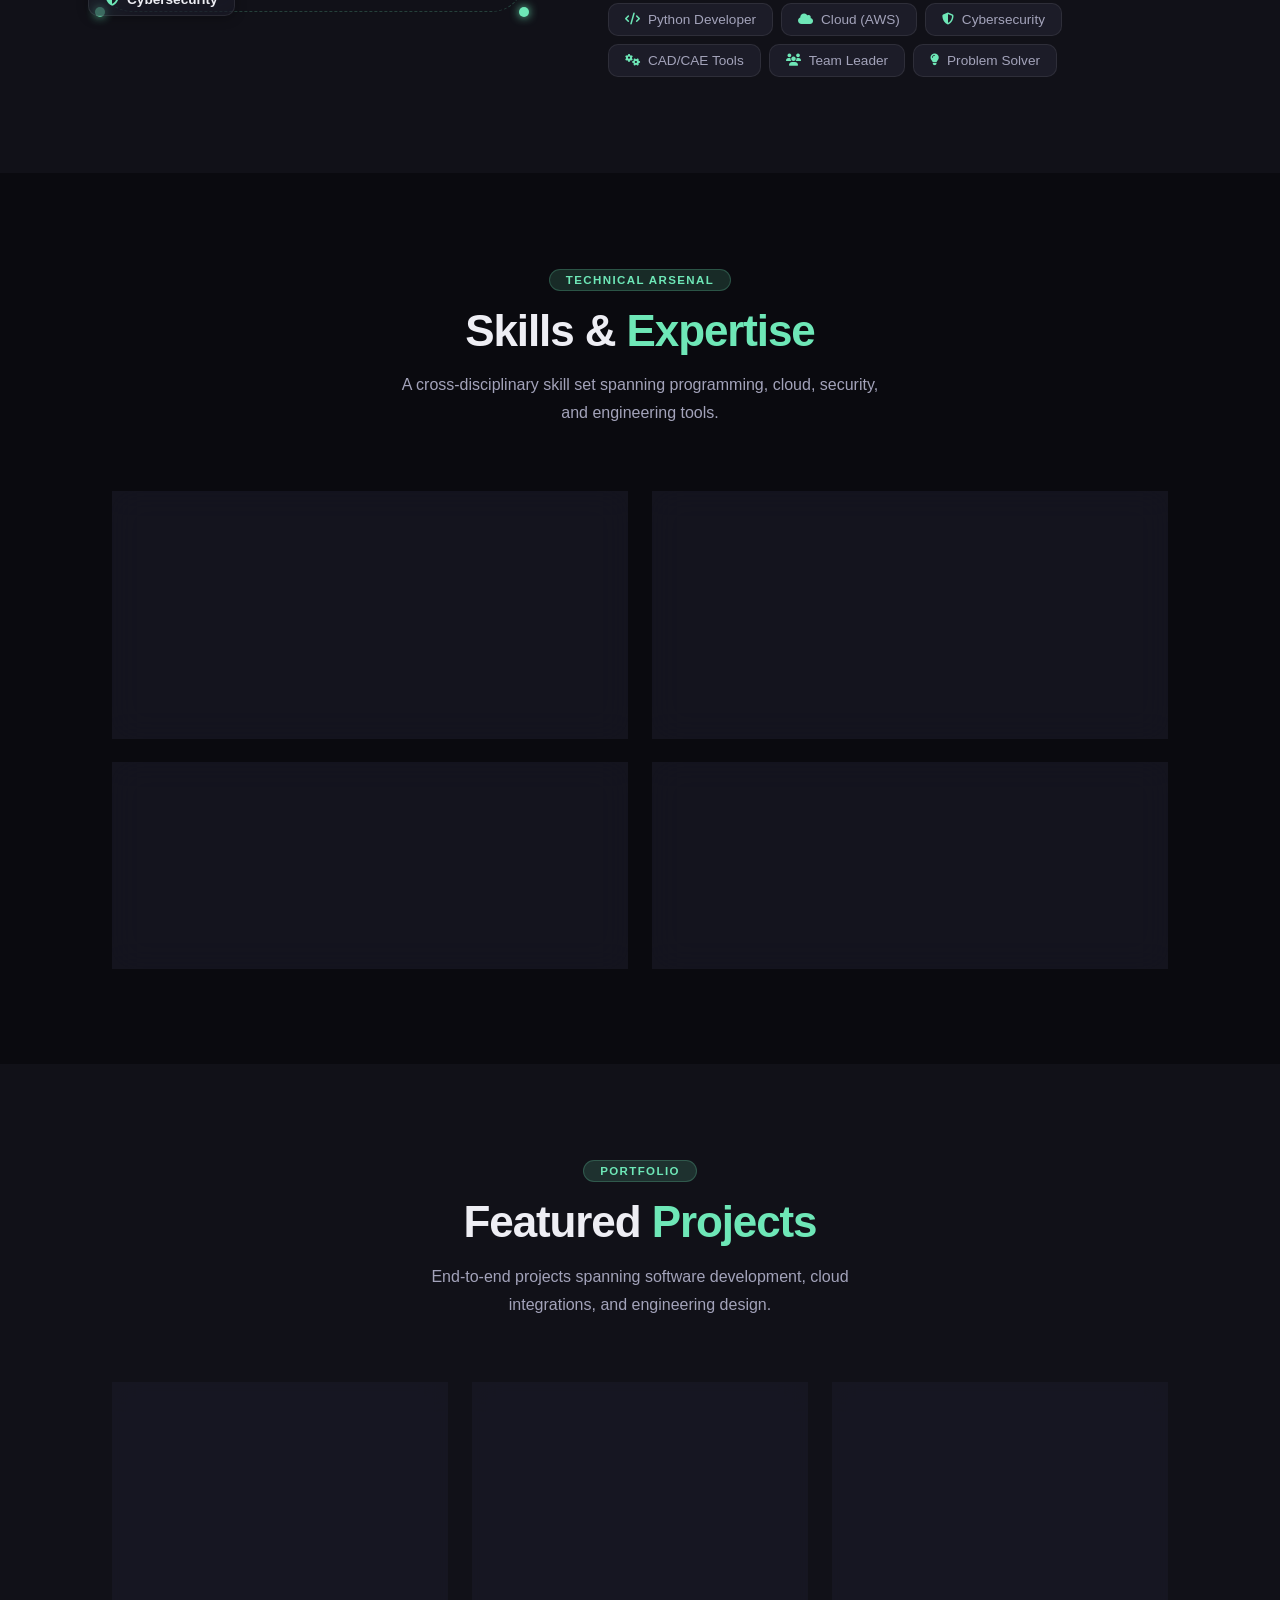
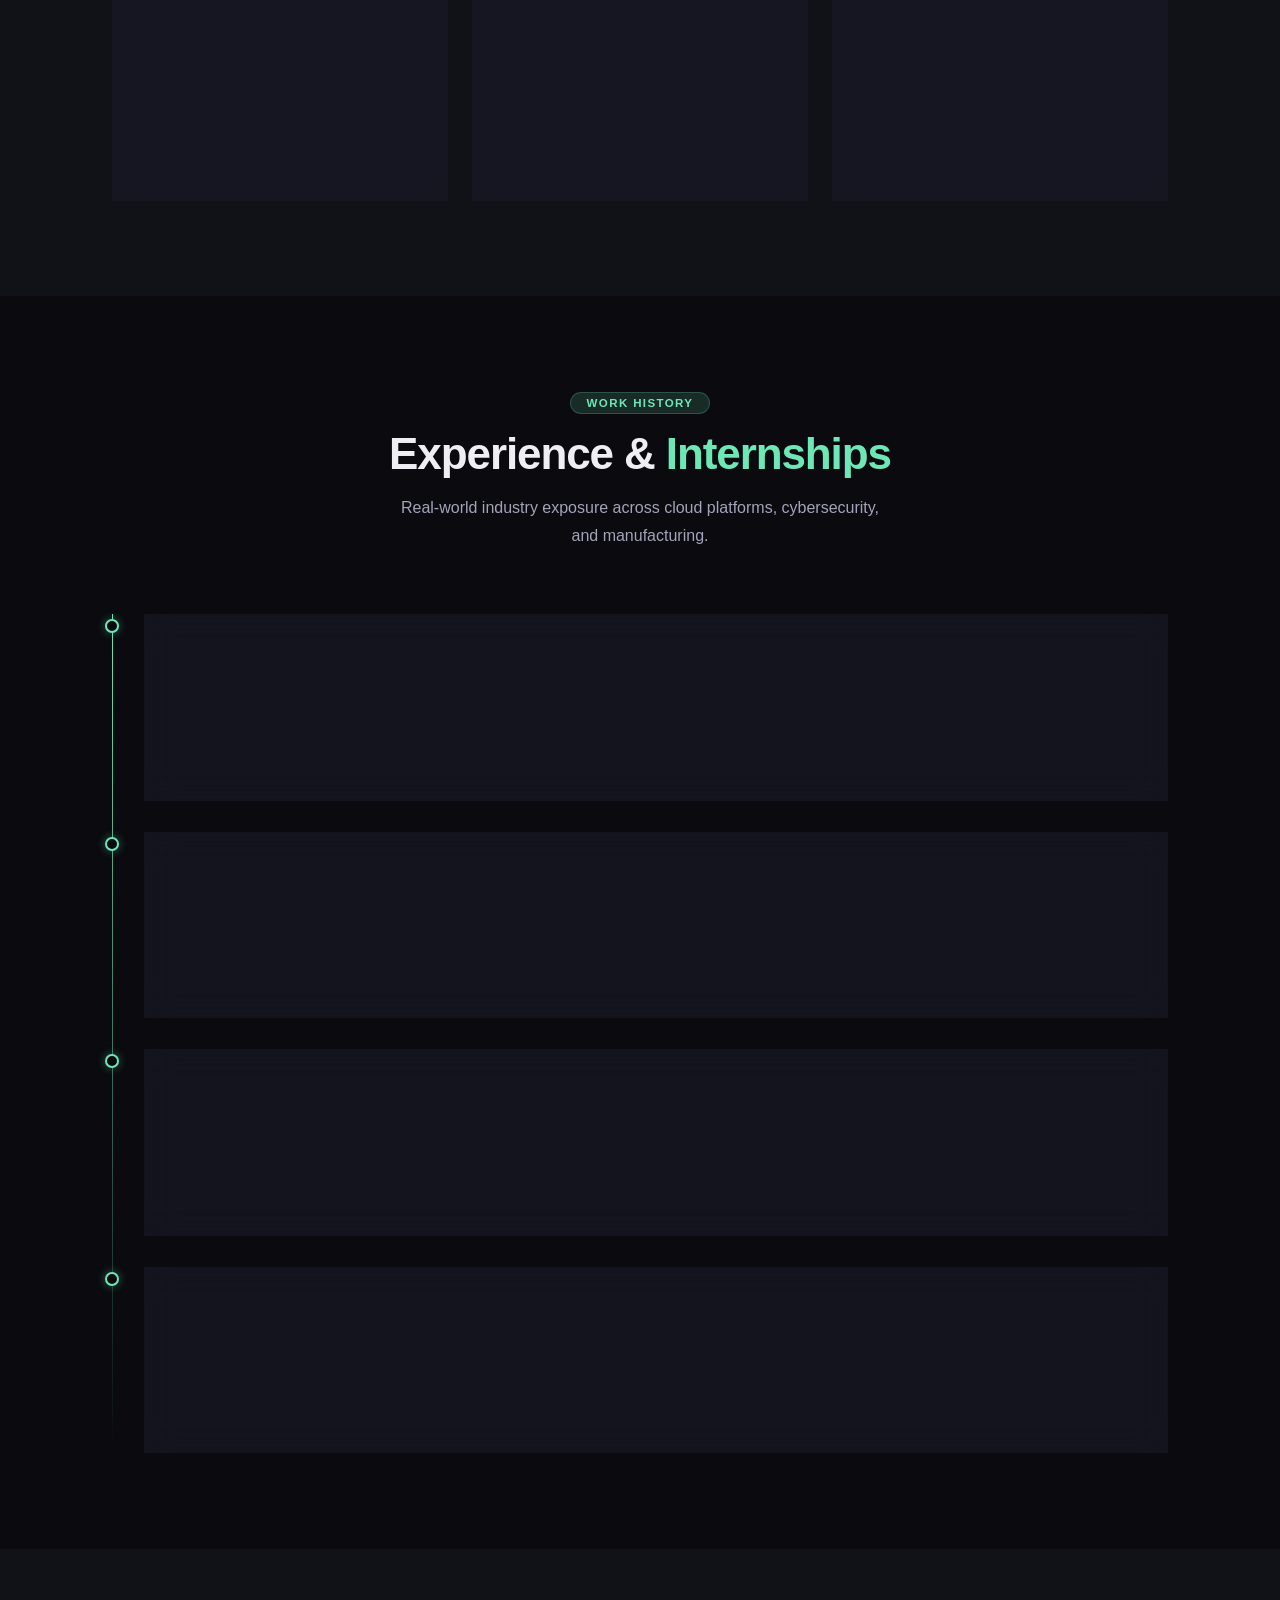
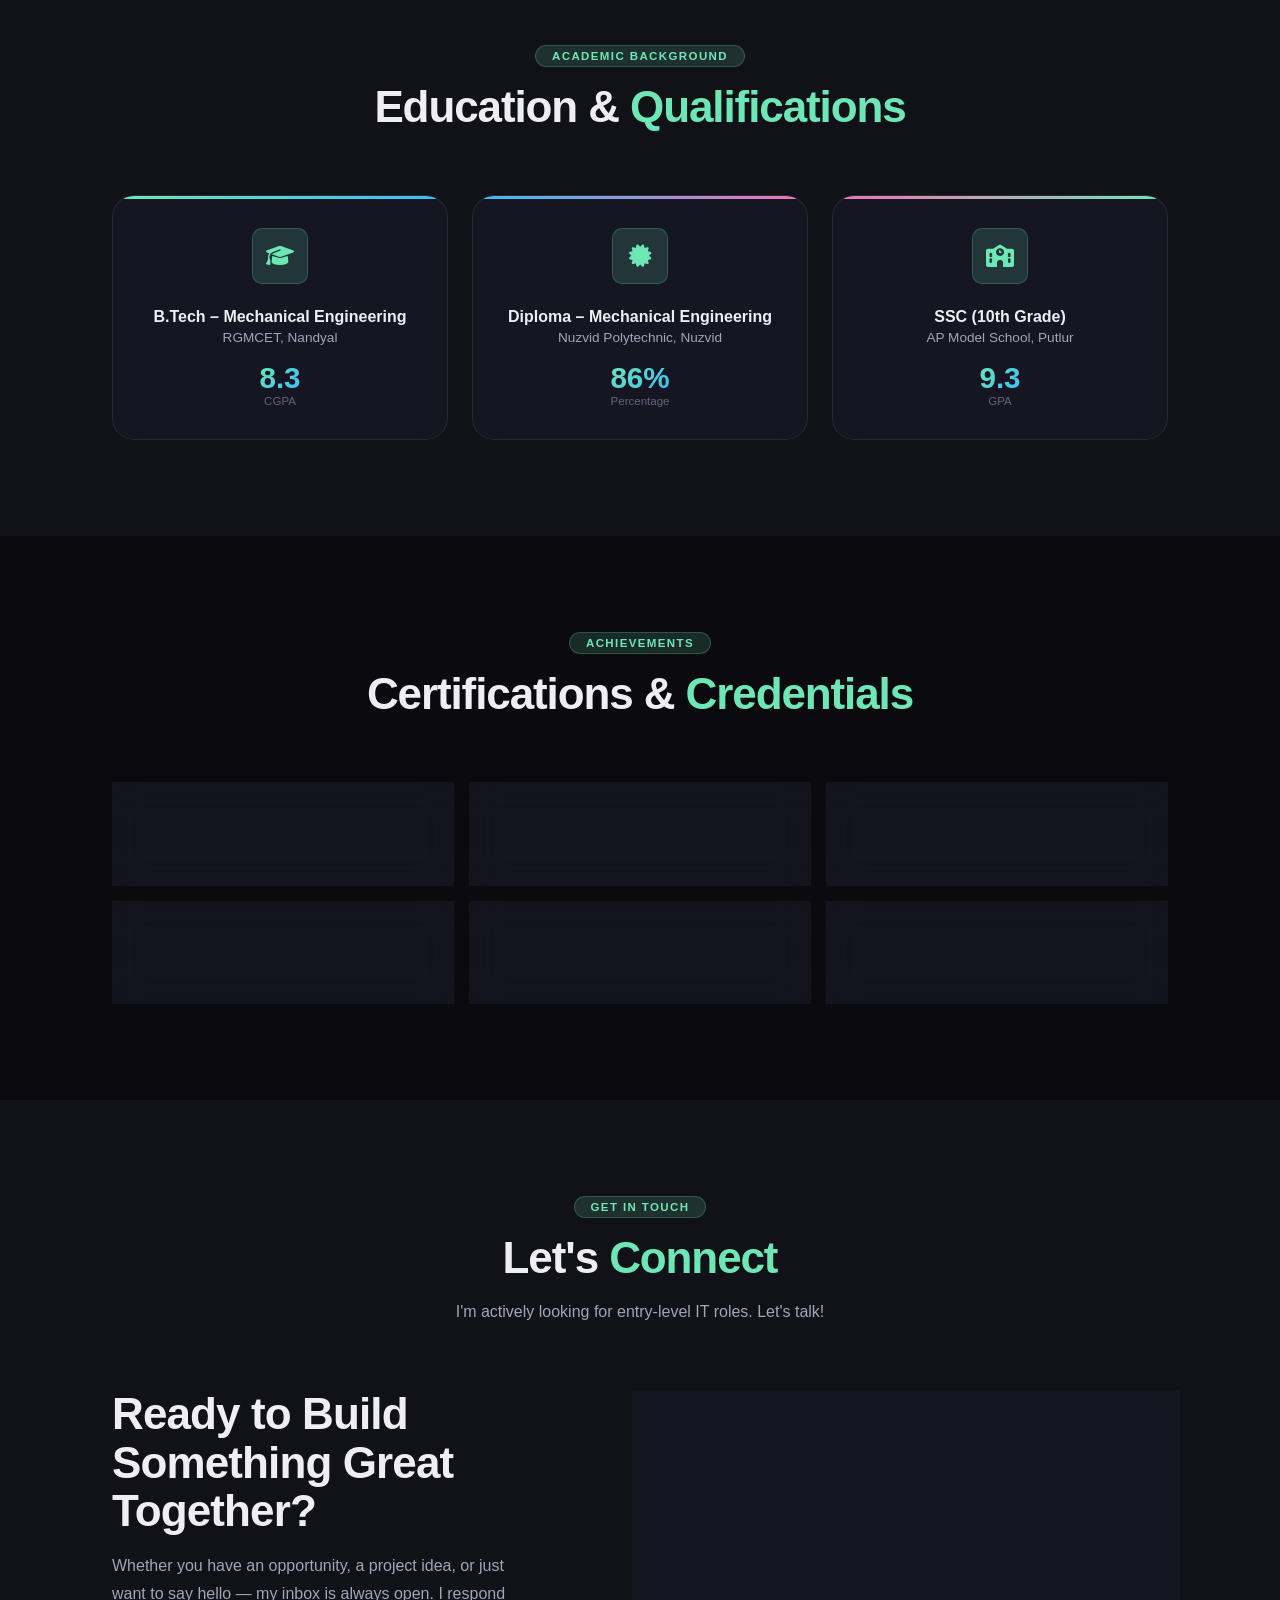
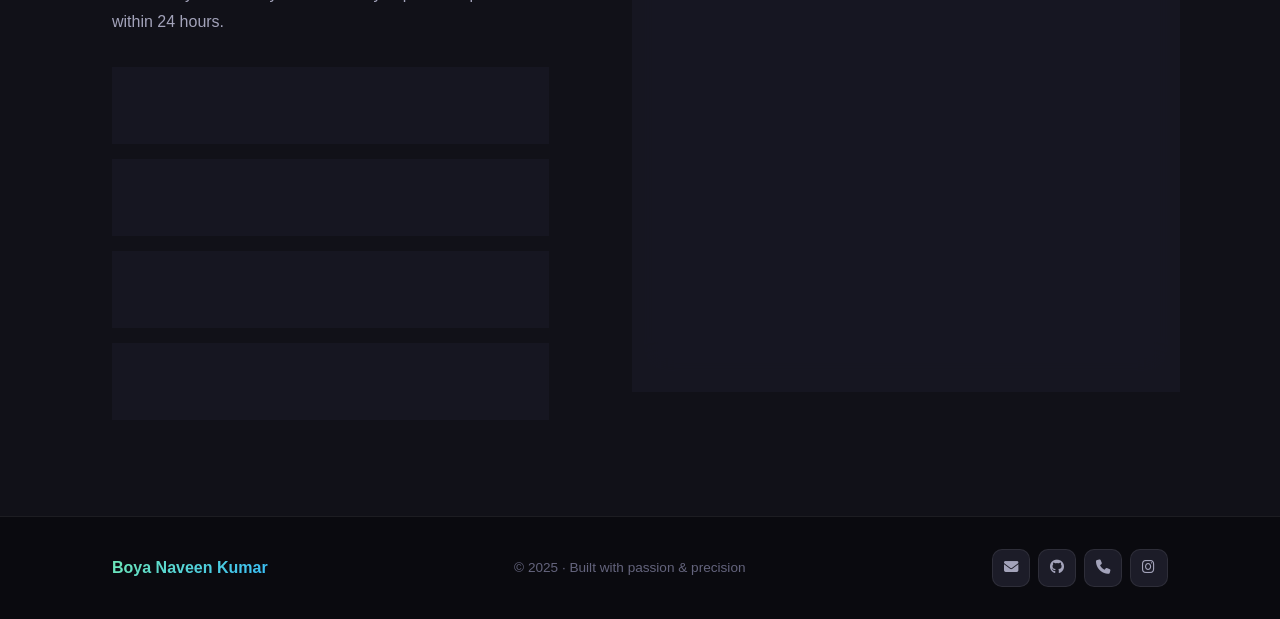
==== commit 0b31d407: "Rename stylesheet link from style.css to styles.css" ====
--- a/index.html
+++ b/index.html
@@ -27,7 +27,7 @@
   <link href="https://fonts.googleapis.com/css2?family=Space+Grotesk:wght@400;500;600;700;800&family=Manrope:wght@300;400;500;600;700;800&display=swap" rel="stylesheet" />
   <link rel="stylesheet" href="https://cdnjs.cloudflare.com/ajax/libs/font-awesome/6.5.0/css/all.min.css" referrerpolicy="no-referrer" />
 
-  <link rel="stylesheet" href="style.css" />
+  <link rel="stylesheet" href="styles.css" />
 </head>
 <body>
   <a class="skip-link" href="#main">Skip to content</a>
--- a/styles.css
+++ b/styles.css
@@ -0,0 +1,1584 @@
+/* ==========================================================================
+   BOYA NAVEEN KUMAR — PORTFOLIO
+   Premium stylesheet · organized in sections
+   1. Tokens & Resets
+   2. Base Typography
+   3. Utilities & Layout
+   4. Navigation
+   5. Hero
+   6. Stats Bar
+   7. About
+   8. Skills
+   9. Projects
+   10. Experience / Timeline
+   11. Education
+   12. Certifications
+   13. Contact
+   14. Footer
+   15. Scroll Top / Cursor
+   16. Animations
+   17. Responsive
+   ========================================================================== */
+
+/* ==========================================================================
+   1. TOKENS & RESETS
+   ========================================================================== */
+:root {
+  /* --- Color (palette preserved from original) --- */
+  --bg: #0a0a0f;
+  --bg2: #111118;
+  --bg3: #16161f;
+  --surface: #1c1c28;
+  --border: rgba(255, 255, 255, 0.08);
+  --border-strong: rgba(255, 255, 255, 0.14);
+  --accent: #6ee7b7;
+  --accent2: #38bdf8;
+  --accent3: #f472b6;
+  --amber: #fbbf24;
+  --text: #eeeef4;
+  --text2: #a3a3ba;
+  --text3: #64647d;
+  --glow: rgba(110, 231, 183, 0.15);
+  --glow2: rgba(56, 189, 248, 0.12);
+  --glow3: rgba(244, 114, 182, 0.12);
+  --card-bg: rgba(28, 28, 40, 0.6);
+  --nav-bg: rgba(10, 10, 15, 0.72);
+  --shadow-sm: 0 2px 12px rgba(0, 0, 0, 0.28);
+  --shadow-md: 0 12px 40px rgba(0, 0, 0, 0.38);
+  --shadow-lg: 0 24px 64px rgba(0, 0, 0, 0.48);
+  --shadow-glow: 0 8px 30px rgba(110, 231, 183, 0.22);
+
+  /* --- Typography --- */
+  --font-display: 'Space Grotesk', 'Inter', sans-serif;
+  --font-body: 'Manrope', 'Inter', sans-serif;
+
+  --fs-display: clamp(2.75rem, 3.2vw + 2rem, 5.25rem);
+  --fs-h1: clamp(2rem, 1.6vw + 1.5rem, 2.75rem);
+  --fs-h2: clamp(1.375rem, 0.6vw + 1.15rem, 1.625rem);
+  --fs-h3: clamp(1.05rem, 0.3vw + 0.95rem, 1.15rem);
+  --fs-body: clamp(0.95rem, 0.15vw + 0.9rem, 1rem);
+  --fs-small: 0.85rem;
+  --fs-tiny: 0.72rem;
+
+  --lh-tight: 1.1;
+  --lh-snug: 1.35;
+  --lh-body: 1.75;
+
+  /* --- Spacing (8px system) --- */
+  --sp-1: 4px;
+  --sp-2: 8px;
+  --sp-3: 16px;
+  --sp-4: 24px;
+  --sp-5: 32px;
+  --sp-6: 48px;
+  --sp-7: 64px;
+  --sp-8: 96px;
+
+  /* --- Radius / Motion --- */
+  --radius-sm: 10px;
+  --radius-md: 16px;
+  --radius-lg: 22px;
+  --ease: cubic-bezier(0.22, 1, 0.36, 1);
+  --dur-fast: 0.2s;
+  --dur-med: 0.4s;
+  --dur-slow: 0.7s;
+}
+
+[data-theme='light'] {
+  --bg: #f5f5f9;
+  --bg2: #ebebf2;
+  --bg3: #e1e1ea;
+  --surface: #ffffff;
+  --border: rgba(10, 10, 20, 0.09);
+  --border-strong: rgba(10, 10, 20, 0.16);
+  --accent: #059669;
+  --accent2: #0284c7;
+  --accent3: #db2777;
+  --amber: #b45309;
+  --text: #14141c;
+  --text2: #4a4a5e;
+  --text3: #86869c;
+  --glow: rgba(5, 150, 105, 0.1);
+  --glow2: rgba(2, 132, 199, 0.08);
+  --glow3: rgba(219, 39, 119, 0.08);
+  --card-bg: rgba(255, 255, 255, 0.75);
+  --nav-bg: rgba(245, 245, 249, 0.78);
+  --shadow-sm: 0 2px 12px rgba(20, 20, 30, 0.06);
+  --shadow-md: 0 12px 32px rgba(20, 20, 30, 0.08);
+  --shadow-lg: 0 24px 56px rgba(20, 20, 30, 0.1);
+  --shadow-glow: 0 8px 26px rgba(5, 150, 105, 0.14);
+}
+
+*,
+*::before,
+*::after {
+  box-sizing: border-box;
+  margin: 0;
+  padding: 0;
+}
+
+html {
+  scroll-behavior: smooth;
+  font-size: 16px;
+}
+
+@media (prefers-reduced-motion: reduce) {
+  html {
+    scroll-behavior: auto;
+  }
+  *,
+  *::before,
+  *::after {
+    animation-duration: 0.001ms !important;
+    animation-iteration-count: 1 !important;
+    transition-duration: 0.001ms !important;
+    scroll-behavior: auto !important;
+  }
+}
+
+body {
+  font-family: var(--font-body);
+  background: var(--bg);
+  color: var(--text);
+  overflow-x: hidden;
+  transition: background var(--dur-med) var(--ease), color var(--dur-med) var(--ease);
+  -webkit-font-smoothing: antialiased;
+  -moz-osx-font-smoothing: grayscale;
+  text-rendering: optimizeLegibility;
+  font-feature-settings: 'ss01' on, 'ss02' on, 'kern' on;
+}
+
+a {
+  text-decoration: none;
+  color: inherit;
+}
+
+ul,
+ol {
+  list-style: none;
+}
+
+img {
+  max-width: 100%;
+  display: block;
+}
+
+button {
+  font: inherit;
+}
+
+/* Noise overlay for texture */
+body::before {
+  content: '';
+  position: fixed;
+  inset: 0;
+  background-image: url("data:image/svg+xml,%3Csvg viewBox='0 0 256 256' xmlns='http://www.w3.org/2000/svg'%3E%3Cfilter id='n'%3E%3CfeTurbulence type='fractalNoise' baseFrequency='0.9' numOctaves='4' stitchTiles='stitch'/%3E%3C/filter%3E%3Crect width='100%25' height='100%25' filter='url(%23n)' opacity='0.04'/%3E%3C/svg%3E");
+  pointer-events: none;
+  z-index: 0;
+  opacity: 0.35;
+}
+
+::-webkit-scrollbar {
+  width: 5px;
+}
+::-webkit-scrollbar-track {
+  background: var(--bg);
+}
+::-webkit-scrollbar-thumb {
+  background: var(--accent);
+  border-radius: 3px;
+}
+
+.skip-link {
+  position: absolute;
+  top: -100px;
+  left: var(--sp-3);
+  background: var(--accent);
+  color: #0a0a0f;
+  padding: var(--sp-2) var(--sp-3);
+  border-radius: var(--radius-sm);
+  z-index: 10000;
+  font-weight: 600;
+  transition: top var(--dur-fast) var(--ease);
+}
+.skip-link:focus {
+  top: var(--sp-3);
+}
+
+:focus-visible {
+  outline: 2px solid var(--accent);
+  outline-offset: 3px;
+  border-radius: 4px;
+}
+
+/* ==========================================================================
+   2. BASE TYPOGRAPHY
+   ========================================================================== */
+h1,
+h2,
+h3,
+h4 {
+  font-family: var(--font-display);
+  color: var(--text);
+  letter-spacing: -0.02em;
+}
+
+p {
+  font-size: var(--fs-body);
+  line-height: var(--lh-body);
+}
+
+/* ==========================================================================
+   3. UTILITIES & LAYOUT
+   ========================================================================== */
+section {
+  position: relative;
+  z-index: 1;
+}
+
+.container {
+  max-width: 1120px;
+  margin: 0 auto;
+  padding: 0 var(--sp-5);
+}
+
+.section-pad {
+  padding: var(--sp-8) 0;
+}
+
+.section-header {
+  text-align: center;
+  margin-bottom: var(--sp-7);
+}
+
+.section-tag {
+  display: inline-block;
+  font-family: var(--font-body);
+  font-size: var(--fs-tiny);
+  font-weight: 700;
+  letter-spacing: 0.12em;
+  text-transform: uppercase;
+  color: var(--accent);
+  background: var(--glow);
+  border: 1px solid rgba(110, 231, 183, 0.22);
+  padding: var(--sp-1) var(--sp-3);
+  border-radius: 50px;
+  margin-bottom: var(--sp-3);
+}
+
+.section-title {
+  font-size: var(--fs-h1);
+  font-weight: 800;
+  line-height: var(--lh-tight);
+  letter-spacing: -0.025em;
+}
+
+.section-title span {
+  color: var(--accent);
+}
+
+.section-title-inline {
+  font-family: var(--font-display);
+  font-size: var(--fs-h1);
+  font-weight: 700;
+  line-height: var(--lh-tight);
+  letter-spacing: -0.02em;
+  margin-bottom: var(--sp-4);
+}
+
+.section-sub {
+  margin-top: var(--sp-3);
+  color: var(--text2);
+  font-size: var(--fs-body);
+  max-width: 480px;
+  margin-left: auto;
+  margin-right: auto;
+  line-height: var(--lh-body);
+}
+
+/* ==========================================================================
+   4. NAVIGATION
+   ========================================================================== */
+nav {
+  position: fixed;
+  top: 0;
+  left: 0;
+  right: 0;
+  z-index: 1000;
+  backdrop-filter: blur(20px) saturate(140%);
+  -webkit-backdrop-filter: blur(20px) saturate(140%);
+  background: var(--nav-bg);
+  border-bottom: 1px solid var(--border);
+  padding: 0 var(--sp-5);
+  height: 68px;
+  display: flex;
+  align-items: center;
+  justify-content: space-between;
+  transition: background var(--dur-med) var(--ease), border-color var(--dur-med) var(--ease);
+}
+
+.nav-logo {
+  font-family: var(--font-display);
+  font-weight: 800;
+  font-size: 1.3rem;
+  background: linear-gradient(135deg, var(--accent), var(--accent2));
+  -webkit-background-clip: text;
+  -webkit-text-fill-color: transparent;
+  background-clip: text;
+  letter-spacing: -0.02em;
+}
+
+.nav-links {
+  display: flex;
+  gap: var(--sp-1);
+  align-items: center;
+}
+
+.nav-links a {
+  font-size: var(--fs-small);
+  font-weight: 600;
+  color: var(--text2);
+  padding: var(--sp-2) var(--sp-3);
+  border-radius: var(--radius-sm);
+  transition: color var(--dur-fast) var(--ease), background var(--dur-fast) var(--ease);
+  letter-spacing: 0.01em;
+  position: relative;
+}
+
+.nav-links a::after {
+  content: '';
+  position: absolute;
+  left: var(--sp-3);
+  right: var(--sp-3);
+  bottom: 6px;
+  height: 2px;
+  background: linear-gradient(90deg, var(--accent), var(--accent2));
+  transform: scaleX(0);
+  transform-origin: left;
+  transition: transform var(--dur-fast) var(--ease);
+  border-radius: 2px;
+}
+
+.nav-links a:hover {
+  color: var(--text);
+  background: var(--border);
+}
+
+.nav-links a.active {
+  color: var(--accent);
+}
+
+.nav-links a.active::after {
+  transform: scaleX(1);
+}
+
+.nav-right {
+  display: flex;
+  align-items: center;
+  gap: var(--sp-2);
+}
+
+.theme-btn,
+.hamburger {
+  background: var(--surface);
+  border: 1px solid var(--border);
+  color: var(--text2);
+  width: 38px;
+  height: 38px;
+  border-radius: var(--radius-sm);
+  cursor: pointer;
+  display: flex;
+  align-items: center;
+  justify-content: center;
+  font-size: 0.9rem;
+  transition: color var(--dur-fast) var(--ease), border-color var(--dur-fast) var(--ease), transform var(--dur-fast) var(--ease);
+}
+
+.theme-btn:hover,
+.hamburger:hover {
+  color: var(--accent);
+  border-color: var(--accent);
+  transform: translateY(-1px);
+}
+
+.hamburger {
+  display: none;
+  color: var(--text);
+}
+
+.mobile-menu {
+  position: fixed;
+  top: 68px;
+  left: 0;
+  right: 0;
+  background: var(--nav-bg);
+  backdrop-filter: blur(20px);
+  -webkit-backdrop-filter: blur(20px);
+  border-bottom: 1px solid var(--border);
+  padding: var(--sp-3);
+  display: none;
+  flex-direction: column;
+  gap: var(--sp-1);
+  z-index: 999;
+  max-height: 0;
+  overflow: hidden;
+  opacity: 0;
+  transition: max-height var(--dur-med) var(--ease), opacity var(--dur-med) var(--ease);
+}
+
+.mobile-menu.open {
+  display: flex;
+  max-height: 480px;
+  opacity: 1;
+}
+
+.mobile-menu a {
+  padding: var(--sp-3);
+  border-radius: var(--radius-sm);
+  color: var(--text2);
+  font-size: 0.95rem;
+  font-weight: 600;
+  transition: background var(--dur-fast) var(--ease), color var(--dur-fast) var(--ease);
+}
+
+.mobile-menu a:hover {
+  background: var(--surface);
+  color: var(--text);
+}
+
+/* ==========================================================================
+   5. HERO
+   ========================================================================== */
+#hero {
+  min-height: 100vh;
+  display: flex;
+  align-items: center;
+  justify-content: center;
+  padding-top: 68px;
+  overflow: hidden;
+}
+
+.hero-orb {
+  position: absolute;
+  border-radius: 50%;
+  filter: blur(90px);
+  pointer-events: none;
+}
+.hero-orb-1 {
+  width: 520px;
+  height: 520px;
+  background: radial-gradient(circle, rgba(110, 231, 183, 0.18) 0%, transparent 70%);
+  top: -120px;
+  right: -120px;
+  animation: floatOrb1 9s ease-in-out infinite;
+}
+.hero-orb-2 {
+  width: 420px;
+  height: 420px;
+  background: radial-gradient(circle, rgba(56, 189, 248, 0.13) 0%, transparent 70%);
+  bottom: -60px;
+  left: -90px;
+  animation: floatOrb2 11s ease-in-out infinite;
+}
+.hero-orb-3 {
+  width: 320px;
+  height: 320px;
+  background: radial-gradient(circle, rgba(244, 114, 182, 0.11) 0%, transparent 70%);
+  top: 42%;
+  left: 42%;
+  animation: floatOrb3 13s ease-in-out infinite;
+}
+@keyframes floatOrb1 {
+  0%, 100% { transform: translate(0, 0) scale(1); }
+  50% { transform: translate(-30px, 30px) scale(1.05); }
+}
+@keyframes floatOrb2 {
+  0%, 100% { transform: translate(0, 0) scale(1); }
+  50% { transform: translate(40px, -20px) scale(1.08); }
+}
+@keyframes floatOrb3 {
+  0%, 100% { transform: translate(0, 0) scale(1); }
+  50% { transform: translate(-20px, 40px) scale(0.95); }
+}
+
+.hero-grid-lines {
+  position: absolute;
+  inset: 0;
+  background-image:
+    linear-gradient(var(--border) 1px, transparent 1px),
+    linear-gradient(90deg, var(--border) 1px, transparent 1px);
+  background-size: 60px 60px;
+  mask-image: radial-gradient(ellipse 80% 80% at 50% 50%, black 40%, transparent 100%);
+  pointer-events: none;
+}
+
+.hero-content {
+  text-align: center;
+  max-width: 800px;
+  position: relative;
+  z-index: 2;
+  padding: 0 var(--sp-4);
+}
+
+.hero-badge {
+  display: inline-flex;
+  align-items: center;
+  gap: var(--sp-2);
+  background: var(--surface);
+  border: 1px solid var(--border);
+  border-radius: 50px;
+  padding: var(--sp-2) var(--sp-4);
+  font-size: var(--fs-small);
+  font-weight: 500;
+  color: var(--text2);
+  margin-bottom: var(--sp-5);
+  animation: fadeSlideDown 0.8s var(--ease) both;
+}
+.hero-badge .dot {
+  width: 7px;
+  height: 7px;
+  border-radius: 50%;
+  background: var(--accent);
+  box-shadow: 0 0 8px var(--accent);
+  animation: pulse 2s ease-in-out infinite;
+}
+@keyframes pulse {
+  0%, 100% { opacity: 1; }
+  50% { opacity: 0.4; }
+}
+
+.hero-name {
+  font-family: var(--font-display);
+  font-size: var(--fs-display);
+  font-weight: 800;
+  line-height: var(--lh-tight);
+  letter-spacing: -0.04em;
+  animation: fadeSlideUp 0.9s var(--ease) 0.1s both;
+}
+.hero-name .line1 {
+  display: block;
+  color: var(--text);
+}
+.hero-name .line2 {
+  display: block;
+  background: linear-gradient(135deg, var(--accent) 0%, var(--accent2) 50%, var(--accent3) 100%);
+  -webkit-background-clip: text;
+  -webkit-text-fill-color: transparent;
+  background-clip: text;
+}
+
+.hero-title {
+  margin-top: var(--sp-3);
+  font-family: var(--font-body);
+  font-size: clamp(1.05rem, 0.6vw + 0.9rem, 1.3rem);
+  color: var(--text2);
+  font-weight: 500;
+  letter-spacing: 0.01em;
+  animation: fadeSlideUp 0.9s var(--ease) 0.2s both;
+}
+
+.hero-tagline {
+  margin-top: var(--sp-4);
+  font-size: clamp(0.92rem, 0.3vw + 0.85rem, 1.05rem);
+  color: var(--text3);
+  max-width: 520px;
+  margin-left: auto;
+  margin-right: auto;
+  line-height: var(--lh-body);
+  animation: fadeSlideUp 0.9s var(--ease) 0.3s both;
+}
+
+.hero-cta {
+  display: flex;
+  gap: var(--sp-3);
+  justify-content: center;
+  flex-wrap: wrap;
+  margin-top: var(--sp-6);
+  animation: fadeSlideUp 0.9s var(--ease) 0.4s both;
+}
+
+.btn {
+  display: inline-flex;
+  align-items: center;
+  gap: var(--sp-2);
+  padding: 0.85rem 1.6rem;
+  border-radius: var(--radius-sm);
+  font-size: 0.92rem;
+  font-weight: 600;
+  cursor: pointer;
+  transition: transform var(--dur-fast) var(--ease), box-shadow var(--dur-fast) var(--ease), border-color var(--dur-fast) var(--ease), color var(--dur-fast) var(--ease);
+  border: none;
+  font-family: var(--font-body);
+  position: relative;
+  overflow: hidden;
+  isolation: isolate;
+}
+.btn-primary {
+  background: linear-gradient(135deg, var(--accent), var(--accent2));
+  color: #06140f;
+  box-shadow: var(--shadow-glow);
+}
+.btn-primary:hover {
+  transform: translateY(-2px);
+  box-shadow: 0 12px 36px rgba(110, 231, 183, 0.36);
+}
+.btn-primary:active {
+  transform: translateY(0);
+}
+.btn-outline {
+  background: var(--surface);
+  border: 1px solid var(--border-strong);
+  color: var(--text);
+}
+.btn-outline:hover {
+  border-color: var(--accent);
+  color: var(--accent);
+  transform: translateY(-2px);
+  box-shadow: var(--shadow-sm);
+}
+.btn-block {
+  width: 100%;
+  justify-content: center;
+}
+
+/* button ripple */
+.btn .ripple {
+  position: absolute;
+  border-radius: 50%;
+  transform: scale(0);
+  background: rgba(255, 255, 255, 0.35);
+  animation: rippleAnim 0.6s ease-out;
+  pointer-events: none;
+  z-index: -1;
+}
+@keyframes rippleAnim {
+  to { transform: scale(3); opacity: 0; }
+}
+
+.hero-scroll {
+  margin-top: var(--sp-7);
+  display: flex;
+  flex-direction: column;
+  align-items: center;
+  gap: var(--sp-2);
+  color: var(--text3);
+  font-size: var(--fs-tiny);
+  letter-spacing: 0.08em;
+  text-transform: uppercase;
+  animation: fadeSlideUp 0.9s var(--ease) 0.6s both;
+}
+.scroll-line {
+  width: 1px;
+  height: 40px;
+  background: linear-gradient(to bottom, var(--accent), transparent);
+  animation: scrollLine 2s ease-in-out infinite;
+}
+@keyframes scrollLine {
+  0%, 100% { opacity: 0.3; transform: scaleY(0.7); }
+  50% { opacity: 1; transform: scaleY(1); }
+}
+@keyframes fadeSlideUp {
+  from { opacity: 0; transform: translateY(28px); }
+  to { opacity: 1; transform: translateY(0); }
+}
+@keyframes fadeSlideDown {
+  from { opacity: 0; transform: translateY(-18px); }
+  to { opacity: 1; transform: translateY(0); }
+}
+
+/* ==========================================================================
+   6. STATS BAR
+   ========================================================================== */
+.stats-bar {
+  background: var(--surface);
+  border-top: 1px solid var(--border);
+  border-bottom: 1px solid var(--border);
+  padding: var(--sp-5) 0;
+}
+.stats-grid {
+  display: grid;
+  grid-template-columns: repeat(4, 1fr);
+  gap: var(--sp-4);
+  text-align: center;
+}
+.stat-item {
+  position: relative;
+}
+.stat-item::after {
+  content: '';
+  position: absolute;
+  right: 0;
+  top: 20%;
+  bottom: 20%;
+  width: 1px;
+  background: var(--border);
+}
+.stat-item:last-child::after {
+  display: none;
+}
+.stat-num {
+  font-family: var(--font-display);
+  font-size: 2.35rem;
+  font-weight: 800;
+  background: linear-gradient(135deg, var(--accent), var(--accent2));
+  -webkit-background-clip: text;
+  -webkit-text-fill-color: transparent;
+  background-clip: text;
+}
+.stat-label {
+  font-size: var(--fs-small);
+  color: var(--text2);
+  margin-top: var(--sp-1);
+  font-weight: 500;
+}
+
+/* ==========================================================================
+   7. ABOUT
+   ========================================================================== */
+#about {
+  background: var(--bg2);
+}
+.about-grid {
+  display: grid;
+  grid-template-columns: 1fr 1.4fr;
+  gap: var(--sp-8);
+  align-items: center;
+}
+.about-avatar-wrap {
+  position: relative;
+}
+.about-avatar {
+  width: 100%;
+  aspect-ratio: 1;
+  border-radius: var(--radius-lg);
+  background: linear-gradient(135deg, var(--surface), var(--bg3));
+  border: 1px solid var(--border);
+  display: flex;
+  align-items: center;
+  justify-content: center;
+  position: relative;
+  overflow: hidden;
+}
+.about-avatar img {
+  width: 100%;
+  height: 100%;
+  object-fit: cover;
+  object-position: center top;
+  position: relative;
+  z-index: 1;
+  filter: saturate(1.05);
+}
+.about-avatar::before {
+  content: '';
+  position: absolute;
+  inset: 0;
+  background: linear-gradient(135deg, rgba(110, 231, 183, 0.14), rgba(56, 189, 248, 0.1));
+  mix-blend-mode: overlay;
+  z-index: 2;
+  pointer-events: none;
+}
+.about-avatar-ring {
+  position: absolute;
+  inset: -12px;
+  border-radius: calc(var(--radius-lg) + 10px);
+  border: 1px dashed rgba(110, 231, 183, 0.22);
+  animation: spin 22s linear infinite;
+}
+@keyframes spin {
+  to { transform: rotate(360deg); }
+}
+.about-corner {
+  position: absolute;
+  width: 10px;
+  height: 10px;
+  border-radius: 50%;
+  background: var(--accent);
+  box-shadow: 0 0 10px var(--accent);
+}
+.about-corner.tl { top: -6px; left: -6px; }
+.about-corner.tr { top: -6px; right: -6px; }
+.about-corner.bl { bottom: -6px; left: -6px; }
+.about-corner.br { bottom: -6px; right: -6px; }
+
+.about-tag-float {
+  position: absolute;
+  background: var(--card-bg);
+  border: 1px solid var(--border);
+  border-radius: var(--radius-sm);
+  padding: var(--sp-2) var(--sp-3);
+  font-size: var(--fs-small);
+  font-weight: 600;
+  display: flex;
+  align-items: center;
+  gap: var(--sp-2);
+  backdrop-filter: blur(14px);
+  -webkit-backdrop-filter: blur(14px);
+  white-space: nowrap;
+  box-shadow: var(--shadow-sm);
+}
+.about-tag-float.t1 { top: -1rem; right: -1.5rem; }
+.about-tag-float.t2 { bottom: -1rem; left: -1.5rem; }
+.about-tag-float i { color: var(--accent); }
+
+.about-text p {
+  color: var(--text2);
+  line-height: var(--lh-body);
+  margin-bottom: var(--sp-3);
+  max-width: 60ch;
+}
+.about-traits {
+  display: flex;
+  flex-wrap: wrap;
+  gap: var(--sp-2);
+  margin-top: var(--sp-4);
+}
+.trait {
+  background: var(--surface);
+  border: 1px solid var(--border);
+  border-radius: var(--radius-sm);
+  padding: var(--sp-2) var(--sp-3);
+  font-size: var(--fs-small);
+  font-weight: 500;
+  color: var(--text2);
+  display: flex;
+  align-items: center;
+  gap: var(--sp-2);
+  transition: border-color var(--dur-fast) var(--ease), color var(--dur-fast) var(--ease), transform var(--dur-fast) var(--ease);
+}
+.trait:hover {
+  border-color: var(--accent);
+  color: var(--accent);
+  transform: translateY(-2px);
+}
+.trait i {
+  font-size: 0.75rem;
+  color: var(--accent);
+}
+
+/* ==========================================================================
+   8. SKILLS
+   ========================================================================== */
+.skills-grid {
+  display: grid;
+  grid-template-columns: repeat(2, 1fr);
+  gap: var(--sp-4);
+}
+.skill-card {
+  background: var(--card-bg);
+  border: 1px solid var(--border);
+  border-radius: var(--radius-lg);
+  padding: var(--sp-5);
+  backdrop-filter: blur(16px) saturate(140%);
+  -webkit-backdrop-filter: blur(16px) saturate(140%);
+  transition: transform var(--dur-med) var(--ease), border-color var(--dur-med) var(--ease), box-shadow var(--dur-med) var(--ease);
+  position: relative;
+  overflow: hidden;
+}
+.skill-card::before {
+  content: '';
+  position: absolute;
+  top: 0;
+  left: 0;
+  right: 0;
+  height: 2px;
+  background: linear-gradient(90deg, var(--accent), var(--accent2));
+  transform: scaleX(0);
+  transform-origin: left;
+  transition: transform var(--dur-med) var(--ease);
+}
+.skill-card:hover {
+  border-color: rgba(110, 231, 183, 0.25);
+  transform: translateY(-4px);
+  box-shadow: var(--shadow-md);
+}
+.skill-card:hover::before {
+  transform: scaleX(1);
+}
+.skill-card-header {
+  display: flex;
+  align-items: center;
+  gap: var(--sp-3);
+  margin-bottom: var(--sp-4);
+}
+.skill-icon {
+  width: 42px;
+  height: 42px;
+  border-radius: var(--radius-sm);
+  background: var(--glow);
+  border: 1px solid rgba(110, 231, 183, 0.22);
+  display: flex;
+  align-items: center;
+  justify-content: center;
+  font-size: 1.1rem;
+  color: var(--accent);
+  flex-shrink: 0;
+}
+.skill-icon--blue {
+  background: var(--glow2);
+  border-color: rgba(56, 189, 248, 0.22);
+  color: var(--accent2);
+}
+.skill-icon--pink {
+  background: var(--glow3);
+  border-color: rgba(244, 114, 182, 0.22);
+  color: var(--accent3);
+}
+.skill-icon--amber {
+  background: rgba(251, 191, 36, 0.1);
+  border-color: rgba(251, 191, 36, 0.22);
+  color: var(--amber);
+}
+.skill-card h3 {
+  font-weight: 700;
+  font-size: var(--fs-h3);
+}
+.skill-pills {
+  display: flex;
+  flex-wrap: wrap;
+  gap: var(--sp-2);
+}
+.skill-pill {
+  background: var(--bg);
+  border: 1px solid var(--border);
+  border-radius: var(--radius-sm);
+  padding: var(--sp-2) var(--sp-3);
+  font-size: var(--fs-small);
+  font-weight: 500;
+  color: var(--text2);
+  display: flex;
+  align-items: center;
+  gap: var(--sp-2);
+  transition: border-color var(--dur-fast) var(--ease), color var(--dur-fast) var(--ease), background var(--dur-fast) var(--ease);
+  cursor: default;
+}
+.skill-pill:hover {
+  border-color: var(--accent);
+  color: var(--accent);
+  background: var(--glow);
+}
+.skill-pill .pill-dot {
+  width: 5px;
+  height: 5px;
+  border-radius: 50%;
+  background: var(--accent);
+}
+
+/* ==========================================================================
+   9. PROJECTS
+   ========================================================================== */
+#projects {
+  background: var(--bg2);
+}
+.projects-grid {
+  display: grid;
+  grid-template-columns: repeat(3, 1fr);
+  gap: var(--sp-4);
+}
+.project-card {
+  background: var(--card-bg);
+  border: 1px solid var(--border);
+  border-radius: var(--radius-lg);
+  padding: var(--sp-5);
+  backdrop-filter: blur(16px) saturate(140%);
+  -webkit-backdrop-filter: blur(16px) saturate(140%);
+  transition: transform var(--dur-med) var(--ease), border-color var(--dur-med) var(--ease), box-shadow var(--dur-med) var(--ease);
+  display: flex;
+  flex-direction: column;
+  position: relative;
+  overflow: hidden;
+}
+.project-card::after {
+  content: '';
+  position: absolute;
+  bottom: 0;
+  left: 0;
+  right: 0;
+  height: 3px;
+  background: linear-gradient(90deg, var(--accent), var(--accent2), var(--accent3));
+  transform: scaleX(0);
+  transform-origin: left;
+  transition: transform var(--dur-slow) var(--ease);
+}
+.project-card:hover {
+  transform: translateY(-6px);
+  border-color: rgba(110, 231, 183, 0.25);
+  box-shadow: var(--shadow-lg);
+}
+.project-card:hover::after {
+  transform: scaleX(1);
+}
+.project-number {
+  font-family: var(--font-display);
+  font-size: 2.75rem;
+  font-weight: 800;
+  color: var(--border-strong);
+  line-height: 1;
+  margin-bottom: var(--sp-3);
+  user-select: none;
+}
+.project-card h3 {
+  font-size: 1.1rem;
+  font-weight: 700;
+  margin-bottom: var(--sp-3);
+  letter-spacing: -0.01em;
+  line-height: var(--lh-snug);
+}
+.project-card p {
+  font-size: var(--fs-small);
+  color: var(--text2);
+  line-height: var(--lh-body);
+  flex: 1;
+  margin-bottom: var(--sp-4);
+}
+.project-tags {
+  display: flex;
+  flex-wrap: wrap;
+  gap: var(--sp-1);
+  margin-bottom: var(--sp-4);
+}
+.project-tag {
+  background: var(--glow);
+  border: 1px solid rgba(110, 231, 183, 0.22);
+  color: var(--accent);
+  border-radius: 6px;
+  padding: 0.22rem 0.65rem;
+  font-size: 0.72rem;
+  font-weight: 600;
+}
+.project-links {
+  display: flex;
+  gap: var(--sp-3);
+}
+.project-link {
+  font-size: var(--fs-small);
+  font-weight: 600;
+  color: var(--text3);
+  display: flex;
+  align-items: center;
+  gap: var(--sp-1);
+  transition: color var(--dur-fast) var(--ease);
+}
+.project-link:hover {
+  color: var(--accent);
+}
+
+/* ==========================================================================
+   10. EXPERIENCE / TIMELINE
+   ========================================================================== */
+.timeline {
+  position: relative;
+  padding-left: var(--sp-5);
+}
+.timeline::before {
+  content: '';
+  position: absolute;
+  left: 0;
+  top: 0;
+  bottom: 0;
+  width: 1px;
+  background: linear-gradient(to bottom, var(--accent), transparent);
+}
+.timeline-item {
+  position: relative;
+  padding-bottom: var(--sp-5);
+}
+.timeline-item:last-child {
+  padding-bottom: 0;
+}
+.timeline-dot {
+  position: absolute;
+  left: -2.45rem;
+  top: 0.3rem;
+  width: 14px;
+  height: 14px;
+  border-radius: 50%;
+  background: var(--bg);
+  border: 2px solid var(--accent);
+  box-shadow: 0 0 10px rgba(110, 231, 183, 0.4);
+}
+.timeline-card {
+  background: var(--card-bg);
+  border: 1px solid var(--border);
+  border-radius: var(--radius-md);
+  padding: var(--sp-4);
+  backdrop-filter: blur(16px) saturate(140%);
+  -webkit-backdrop-filter: blur(16px) saturate(140%);
+  transition: border-color var(--dur-med) var(--ease), transform var(--dur-med) var(--ease);
+}
+.timeline-card:hover {
+  border-color: rgba(110, 231, 183, 0.25);
+  transform: translateX(4px);
+}
+.timeline-meta {
+  display: flex;
+  align-items: center;
+  justify-content: space-between;
+  margin-bottom: var(--sp-3);
+  flex-wrap: wrap;
+  gap: var(--sp-2);
+}
+.timeline-company {
+  font-family: var(--font-display);
+  font-weight: 700;
+  font-size: 1rem;
+}
+.timeline-badge {
+  background: var(--glow);
+  border: 1px solid rgba(110, 231, 183, 0.22);
+  color: var(--accent);
+  border-radius: 6px;
+  padding: 0.22rem 0.65rem;
+  font-size: 0.72rem;
+  font-weight: 700;
+}
+.timeline-role {
+  font-size: var(--fs-small);
+  color: var(--accent2);
+  margin-bottom: var(--sp-2);
+  font-weight: 600;
+}
+.timeline-period {
+  font-size: var(--fs-tiny);
+  color: var(--text3);
+  margin-bottom: var(--sp-3);
+  display: flex;
+  align-items: center;
+  gap: var(--sp-2);
+  font-weight: 500;
+}
+.timeline-desc {
+  font-size: var(--fs-small);
+  color: var(--text2);
+  line-height: var(--lh-body);
+}
+
+/* ==========================================================================
+   11. EDUCATION
+   ========================================================================== */
+#education {
+  background: var(--bg2);
+}
+.education-grid {
+  display: grid;
+  grid-template-columns: repeat(3, 1fr);
+  gap: var(--sp-4);
+}
+.edu-card {
+  background: var(--card-bg);
+  border: 1px solid var(--border);
+  border-radius: var(--radius-lg);
+  padding: var(--sp-5);
+  text-align: center;
+  transition: transform var(--dur-med) var(--ease), border-color var(--dur-med) var(--ease);
+  backdrop-filter: blur(16px) saturate(140%);
+  -webkit-backdrop-filter: blur(16px) saturate(140%);
+  position: relative;
+  overflow: hidden;
+}
+.edu-card::before {
+  content: '';
+  position: absolute;
+  top: 0;
+  left: 0;
+  right: 0;
+  height: 3px;
+}
+.edu-card:nth-child(1)::before { background: linear-gradient(90deg, var(--accent), var(--accent2)); }
+.edu-card:nth-child(2)::before { background: linear-gradient(90deg, var(--accent2), var(--accent3)); }
+.edu-card:nth-child(3)::before { background: linear-gradient(90deg, var(--accent3), var(--accent)); }
+.edu-card:hover {
+  transform: translateY(-4px);
+  border-color: rgba(110, 231, 183, 0.25);
+  box-shadow: var(--shadow-md);
+}
+.edu-icon {
+  width: 56px;
+  height: 56px;
+  border-radius: var(--radius-sm);
+  background: var(--glow);
+  border: 1px solid rgba(110, 231, 183, 0.22);
+  display: flex;
+  align-items: center;
+  justify-content: center;
+  font-size: 1.4rem;
+  color: var(--accent);
+  margin: 0 auto var(--sp-4);
+}
+.edu-degree {
+  font-family: var(--font-display);
+  font-weight: 700;
+  font-size: 1rem;
+  margin-bottom: var(--sp-1);
+}
+.edu-school {
+  font-size: var(--fs-small);
+  color: var(--text2);
+  margin-bottom: var(--sp-3);
+}
+.edu-score {
+  display: inline-block;
+  background: linear-gradient(135deg, var(--accent), var(--accent2));
+  -webkit-background-clip: text;
+  -webkit-text-fill-color: transparent;
+  background-clip: text;
+  font-family: var(--font-display);
+  font-size: 1.85rem;
+  font-weight: 800;
+}
+.edu-score-label {
+  font-size: var(--fs-tiny);
+  color: var(--text3);
+  font-weight: 500;
+}
+
+/* ==========================================================================
+   12. CERTIFICATIONS
+   ========================================================================== */
+.certs-grid {
+  display: grid;
+  grid-template-columns: repeat(3, 1fr);
+  gap: var(--sp-3);
+}
+.cert-card {
+  background: var(--card-bg);
+  border: 1px solid var(--border);
+  border-radius: var(--radius-md);
+  padding: var(--sp-4);
+  display: flex;
+  align-items: center;
+  gap: var(--sp-3);
+  transition: border-color var(--dur-med) var(--ease), transform var(--dur-med) var(--ease);
+  backdrop-filter: blur(16px) saturate(140%);
+  -webkit-backdrop-filter: blur(16px) saturate(140%);
+}
+.cert-card:hover {
+  border-color: rgba(110, 231, 183, 0.25);
+  transform: translateX(4px);
+}
+.cert-icon {
+  width: 44px;
+  height: 44px;
+  border-radius: var(--radius-sm);
+  display: flex;
+  align-items: center;
+  justify-content: center;
+  font-size: 1.2rem;
+  flex-shrink: 0;
+}
+.cert-icon--green { background: var(--glow); color: var(--accent); border: 1px solid rgba(110, 231, 183, 0.22); }
+.cert-icon--blue { background: var(--glow2); color: var(--accent2); border: 1px solid rgba(56, 189, 248, 0.22); }
+.cert-icon--pink { background: var(--glow3); color: var(--accent3); border: 1px solid rgba(244, 114, 182, 0.22); }
+.cert-title {
+  font-size: var(--fs-small);
+  font-weight: 600;
+  color: var(--text);
+  line-height: var(--lh-snug);
+}
+.cert-issuer {
+  font-size: var(--fs-tiny);
+  color: var(--text3);
+  margin-top: var(--sp-1);
+}
+
+/* ==========================================================================
+   13. CONTACT
+   ========================================================================== */
+#contact {
+  background: var(--bg2);
+}
+.contact-grid {
+  display: grid;
+  grid-template-columns: 1fr 1.2fr;
+  gap: var(--sp-8);
+  align-items: start;
+}
+.contact-grid h3 {
+  font-size: var(--fs-h1);
+  font-weight: 800;
+  margin-bottom: var(--sp-3);
+  letter-spacing: -0.02em;
+  line-height: var(--lh-tight);
+}
+.contact-grid > div > p {
+  color: var(--text2);
+  line-height: var(--lh-body);
+  margin-bottom: var(--sp-5);
+  max-width: 48ch;
+}
+.contact-items {
+  display: flex;
+  flex-direction: column;
+  gap: var(--sp-3);
+}
+.contact-item {
+  display: flex;
+  align-items: center;
+  gap: var(--sp-3);
+  background: var(--card-bg);
+  border: 1px solid var(--border);
+  border-radius: var(--radius-md);
+  padding: var(--sp-3) var(--sp-4);
+  transition: border-color var(--dur-fast) var(--ease), transform var(--dur-fast) var(--ease);
+  backdrop-filter: blur(14px);
+  -webkit-backdrop-filter: blur(14px);
+}
+.contact-item:hover {
+  border-color: var(--accent);
+  transform: translateX(4px);
+}
+.contact-item--static:hover {
+  transform: none;
+  border-color: var(--border);
+}
+.contact-item-icon {
+  width: 42px;
+  height: 42px;
+  border-radius: var(--radius-sm);
+  background: var(--glow);
+  border: 1px solid rgba(110, 231, 183, 0.22);
+  display: flex;
+  align-items: center;
+  justify-content: center;
+  color: var(--accent);
+  font-size: 1rem;
+  flex-shrink: 0;
+}
+.contact-item-text small {
+  display: block;
+  font-size: var(--fs-tiny);
+  color: var(--text3);
+  text-transform: uppercase;
+  letter-spacing: 0.06em;
+  margin-bottom: 0.15rem;
+  font-weight: 600;
+}
+.contact-item-text span {
+  font-size: var(--fs-small);
+  color: var(--text);
+  font-weight: 500;
+}
+.contact-form {
+  background: var(--card-bg);
+  border: 1px solid var(--border);
+  border-radius: var(--radius-lg);
+  padding: var(--sp-5);
+  backdrop-filter: blur(16px) saturate(140%);
+  -webkit-backdrop-filter: blur(16px) saturate(140%);
+}
+.form-group {
+  margin-bottom: var(--sp-4);
+}
+.form-group label {
+  display: block;
+  font-size: var(--fs-small);
+  font-weight: 600;
+  color: var(--text2);
+  margin-bottom: var(--sp-2);
+  letter-spacing: 0.02em;
+}
+.form-group input,
+.form-group textarea {
+  width: 100%;
+  background: var(--bg);
+  border: 1px solid var(--border);
+  border-radius: var(--radius-sm);
+  padding: var(--sp-3) var(--sp-3);
+  color: var(--text);
+  font-family: var(--font-body);
+  font-size: 0.92rem;
+  transition: border-color var(--dur-fast) var(--ease), box-shadow var(--dur-fast) var(--ease);
+  resize: vertical;
+}
+.form-group input::placeholder,
+.form-group textarea::placeholder {
+  color: var(--text3);
+}
+.form-group input:focus,
+.form-group textarea:focus {
+  outline: none;
+  border-color: var(--accent);
+  box-shadow: 0 0 0 3px var(--glow);
+}
+.form-group textarea {
+  min-height: 130px;
+}
+
+/* ==========================================================================
+   14. FOOTER
+   ========================================================================== */
+footer {
+  background: var(--bg);
+  border-top: 1px solid var(--border);
+  padding: var(--sp-5) 0;
+  text-align: center;
+}
+.footer-content {
+  display: flex;
+  align-items: center;
+  justify-content: space-between;
+  flex-wrap: wrap;
+  gap: var(--sp-3);
+}
+.footer-logo {
+  font-family: var(--font-display);
+  font-weight: 800;
+  background: linear-gradient(135deg, var(--accent), var(--accent2));
+  -webkit-background-clip: text;
+  -webkit-text-fill-color: transparent;
+  background-clip: text;
+}
+.footer-copy {
+  font-size: var(--fs-small);
+  color: var(--text3);
+}
+.social-links {
+  display: flex;
+  gap: var(--sp-2);
+}
+.social-link {
+  width: 38px;
+  height: 38px;
+  border-radius: var(--radius-sm);
+  background: var(--surface);
+  border: 1px solid var(--border);
+  display: flex;
+  align-items: center;
+  justify-content: center;
+  color: var(--text2);
+  font-size: 0.9rem;
+  transition: color var(--dur-fast) var(--ease), border-color var(--dur-fast) var(--ease), transform var(--dur-fast) var(--ease);
+}
+.social-link:hover {
+  color: var(--accent);
+  border-color: var(--accent);
+  transform: translateY(-2px);
+}
+
+/* ==========================================================================
+   15. SCROLL TOP / CURSOR
+   ========================================================================== */
+.scroll-top {
+  position: fixed;
+  bottom: var(--sp-5);
+  right: var(--sp-5);
+  width: 46px;
+  height: 46px;
+  border-radius: var(--radius-sm);
+  background: linear-gradient(135deg, var(--accent), var(--accent2));
+  color: #06140f;
+  border: none;
+  cursor: pointer;
+  display: flex;
+  align-items: center;
+  justify-content: center;
+  font-size: 1rem;
+  opacity: 0;
+  transform: translateY(10px);
+  transition: opacity var(--dur-med) var(--ease), transform var(--dur-med) var(--ease);
+  z-index: 999;
+  box-shadow: var(--shadow-glow);
+}
+.scroll-top.visible {
+  opacity: 1;
+  transform: translateY(0);
+}
+.scroll-top:hover {
+  transform: translateY(-3px);
+}
+
+.cursor {
+  width: 10px;
+  height: 10px;
+  background: var(--accent);
+  border-radius: 50%;
+  position: fixed;
+  pointer-events: none;
+  z-index: 9999;
+  transition: transform 0.1s;
+  mix-blend-mode: screen;
+}
+.cursor-ring {
+  width: 36px;
+  height: 36px;
+  border: 1.5px solid rgba(110, 231, 183, 0.4);
+  border-radius: 50%;
+  position: fixed;
+  pointer-events: none;
+  z-index: 9998;
+  transition: transform 0.15s ease, width 0.2s, height 0.2s, opacity 0.3s;
+}
+
+@media (hover: none) {
+  .cursor,
+  .cursor-ring {
+    display: none;
+  }
+}
+
+/* ==========================================================================
+   16. ANIMATIONS (scroll reveal)
+   ========================================================================== */
+.reveal {
+  opacity: 0;
+  transform: translateY(28px);
+  transition: opacity var(--dur-slow) var(--ease), transform var(--dur-slow) var(--ease);
+}
+.reveal.visible {
+  opacity: 1;
+  transform: translateY(0);
+}
+.reveal-left {
+  opacity: 0;
+  transform: translateX(-28px);
+  transition: opacity var(--dur-slow) var(--ease), transform var(--dur-slow) var(--ease);
+}
+.reveal-left.visible {
+  opacity: 1;
+  transform: translateX(0);
+}
+
+/* ==========================================================================
+   17. RESPONSIVE
+   ========================================================================== */
+@media (max-width: 900px) {
+  .nav-links {
+    display: none;
+  }
+  .hamburger {
+    display: flex;
+  }
+  .about-grid {
+    grid-template-columns: 1fr;
+  }
+  .about-avatar-wrap {
+    max-width: 280px;
+    margin: 0 auto;
+  }
+  .about-tag-float.t1 { top: -0.5rem; right: 0; }
+  .about-tag-float.t2 { bottom: -0.5rem; left: 0; }
+  .skills-grid { grid-template-columns: 1fr; }
+  .projects-grid { grid-template-columns: 1fr; }
+  .education-grid { grid-template-columns: 1fr; }
+  .certs-grid { grid-template-columns: 1fr 1fr; }
+  .contact-grid { grid-template-columns: 1fr; }
+  .stats-grid { grid-template-columns: repeat(2, 1fr); }
+  .footer-content { flex-direction: column; text-align: center; }
+}
+
+@media (max-width: 600px) {
+  .container {
+    padding: 0 var(--sp-4);
+  }
+  .section-pad {
+    padding: var(--sp-7) 0;
+  }
+  .section-header {
+    margin-bottom: var(--sp-6);
+  }
+  .certs-grid { grid-template-columns: 1fr; }
+  .stats-grid { grid-template-columns: 1fr 1fr; }
+  .hero-cta { flex-direction: column; align-items: stretch; }
+  .hero-cta .btn { justify-content: center; }
+  .timeline { padding-left: var(--sp-4); }
+  .timeline-dot { left: -1.95rem; }
+}
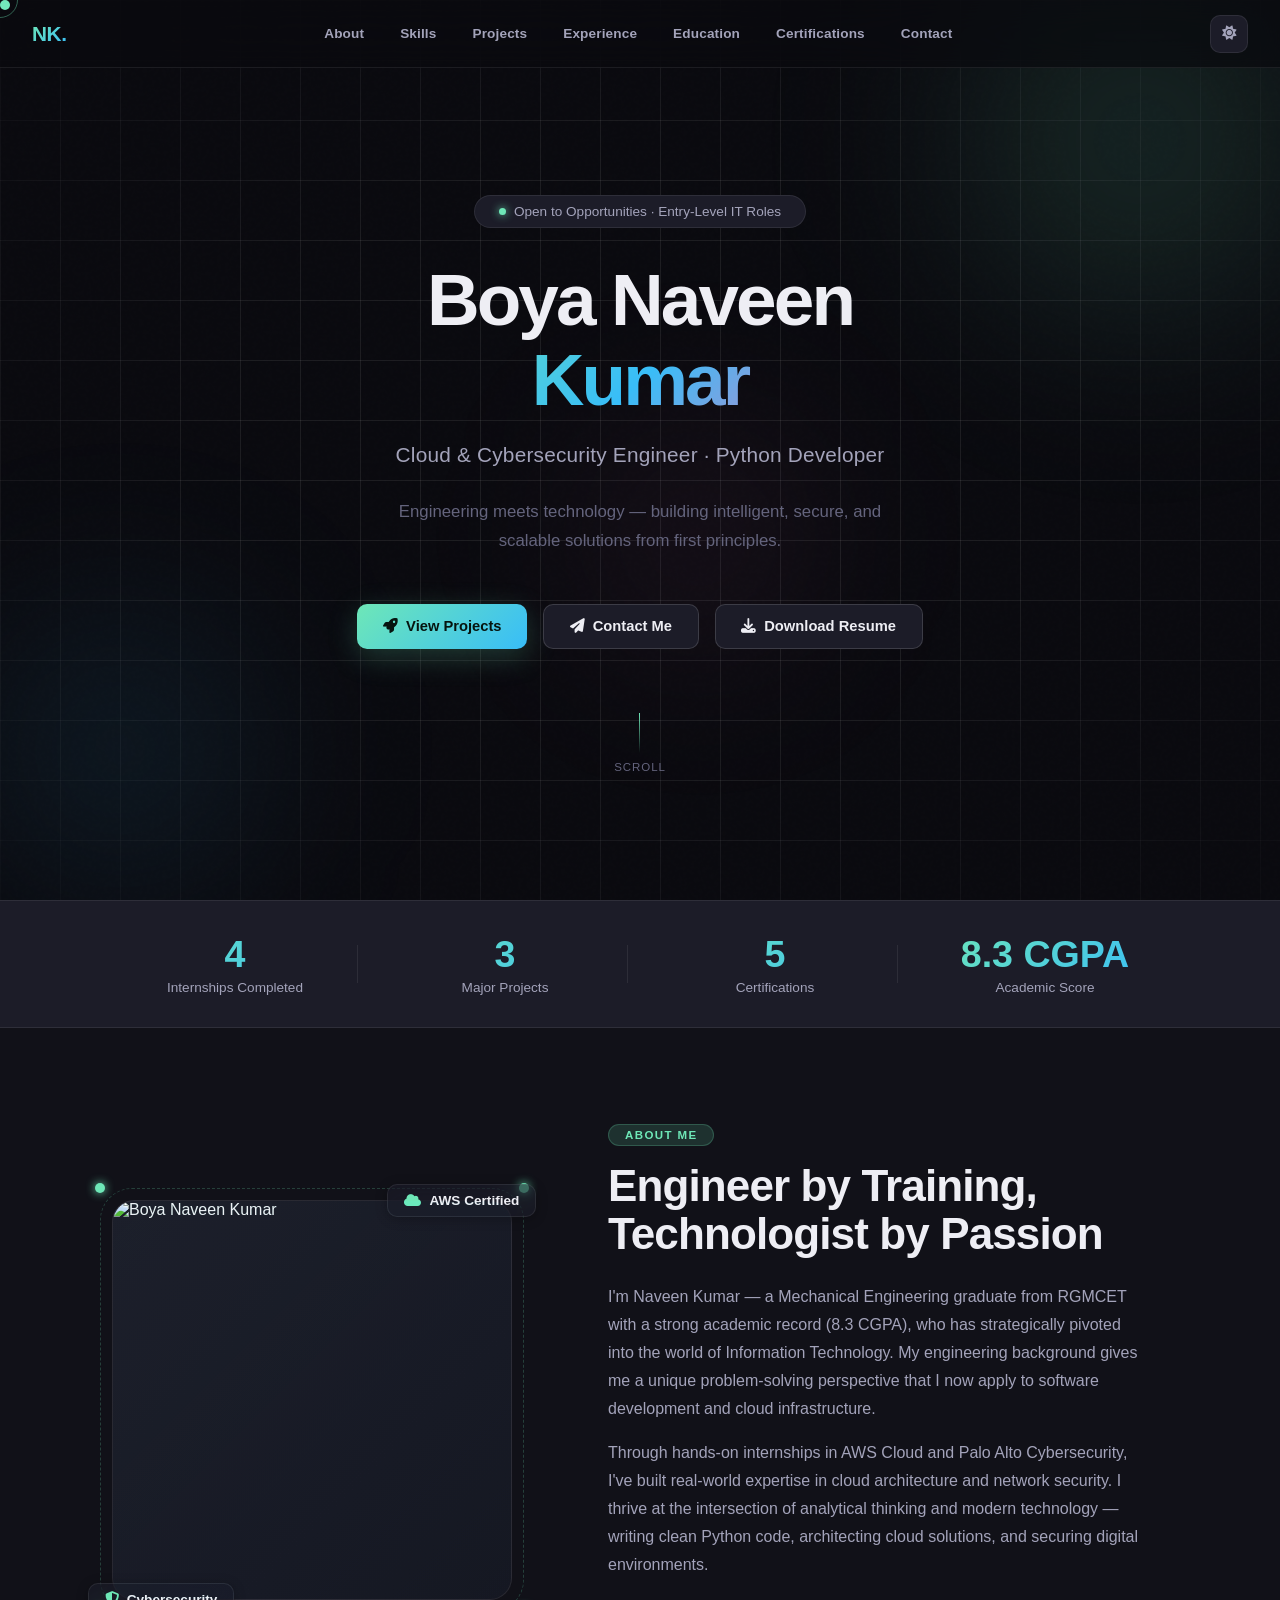
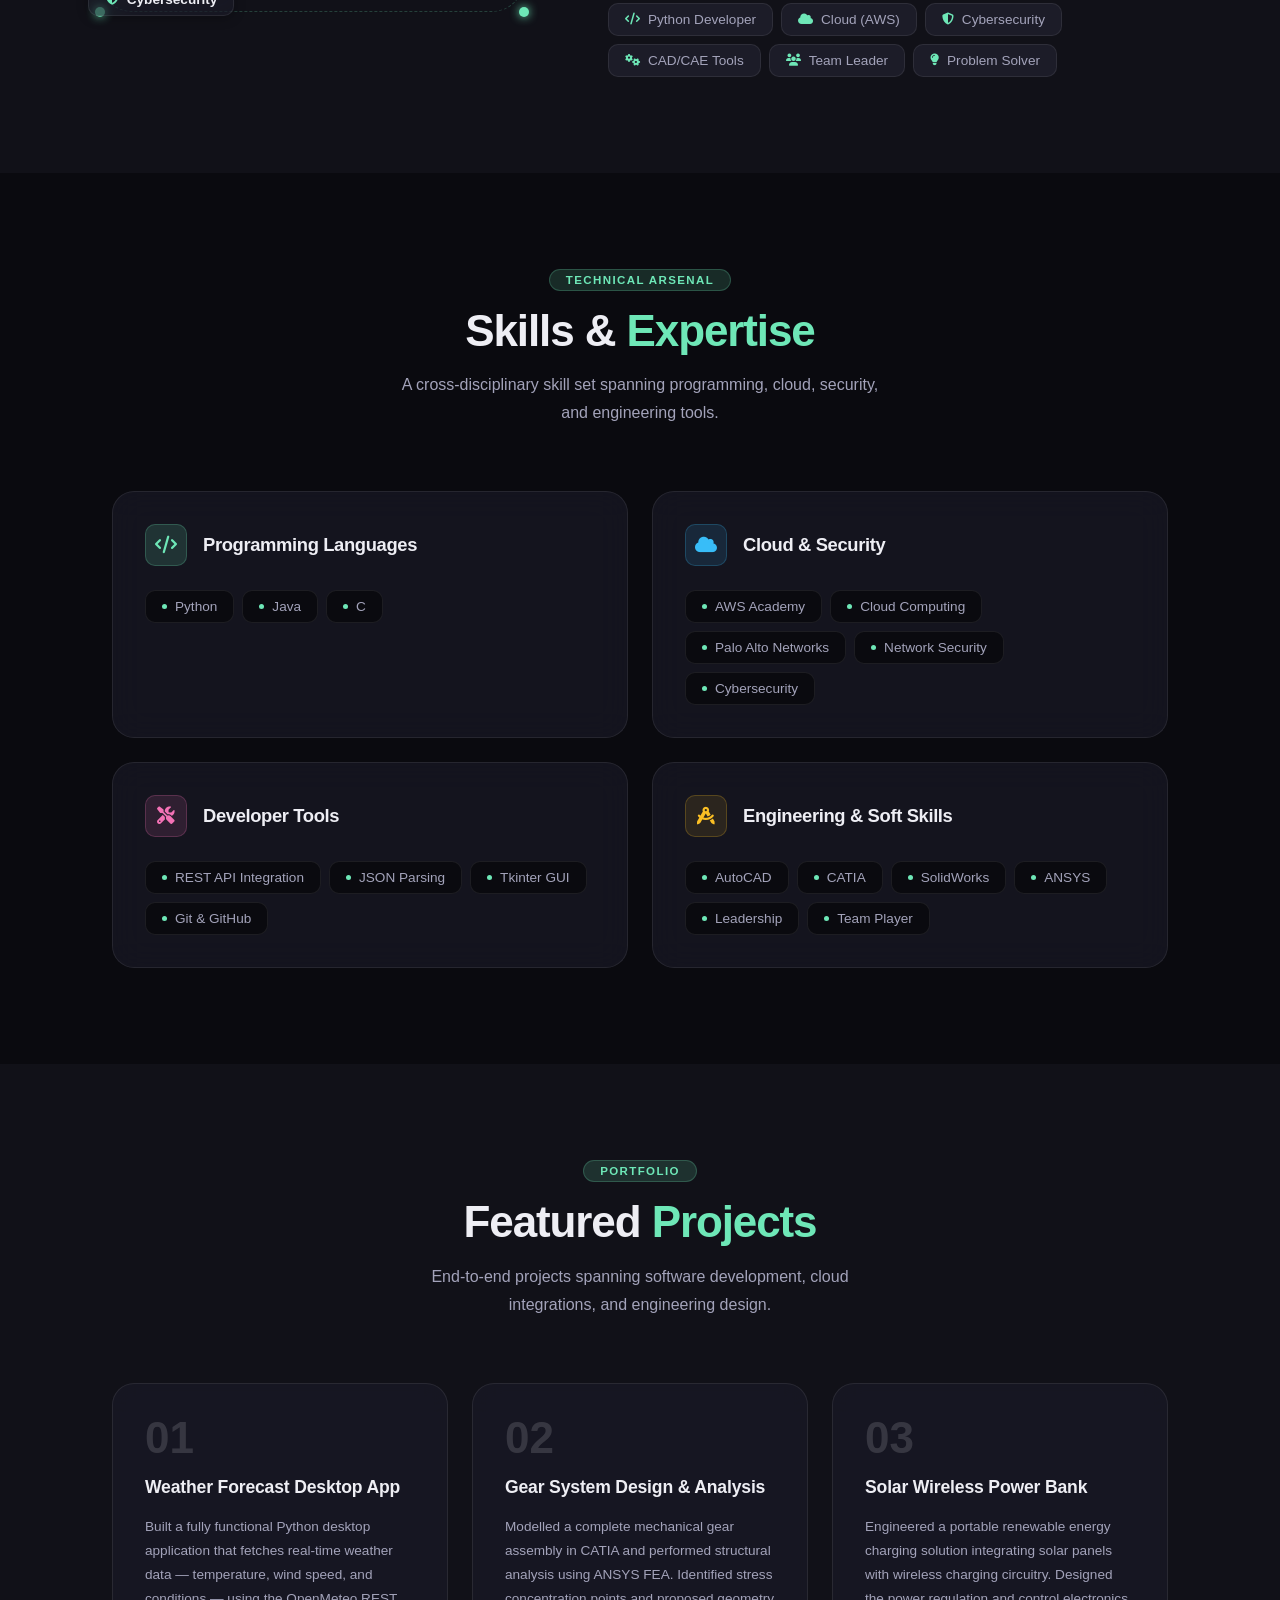
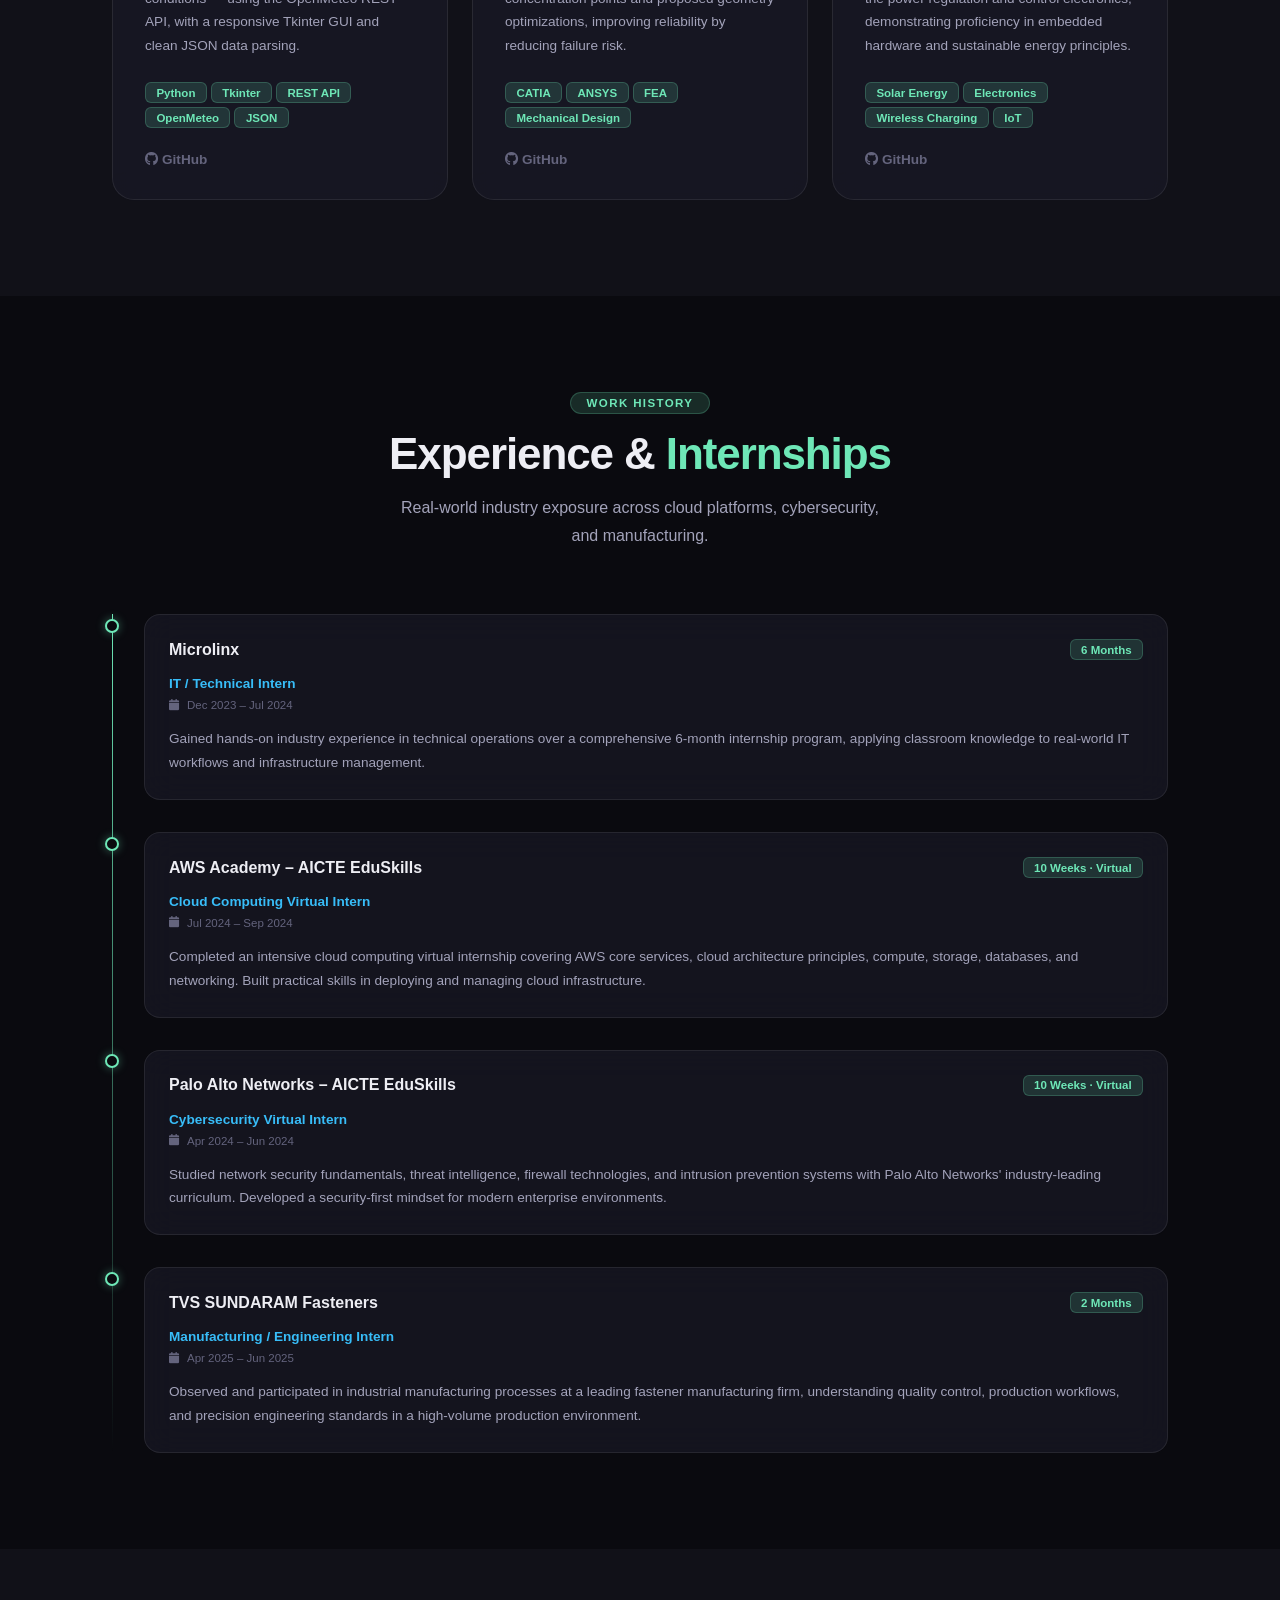
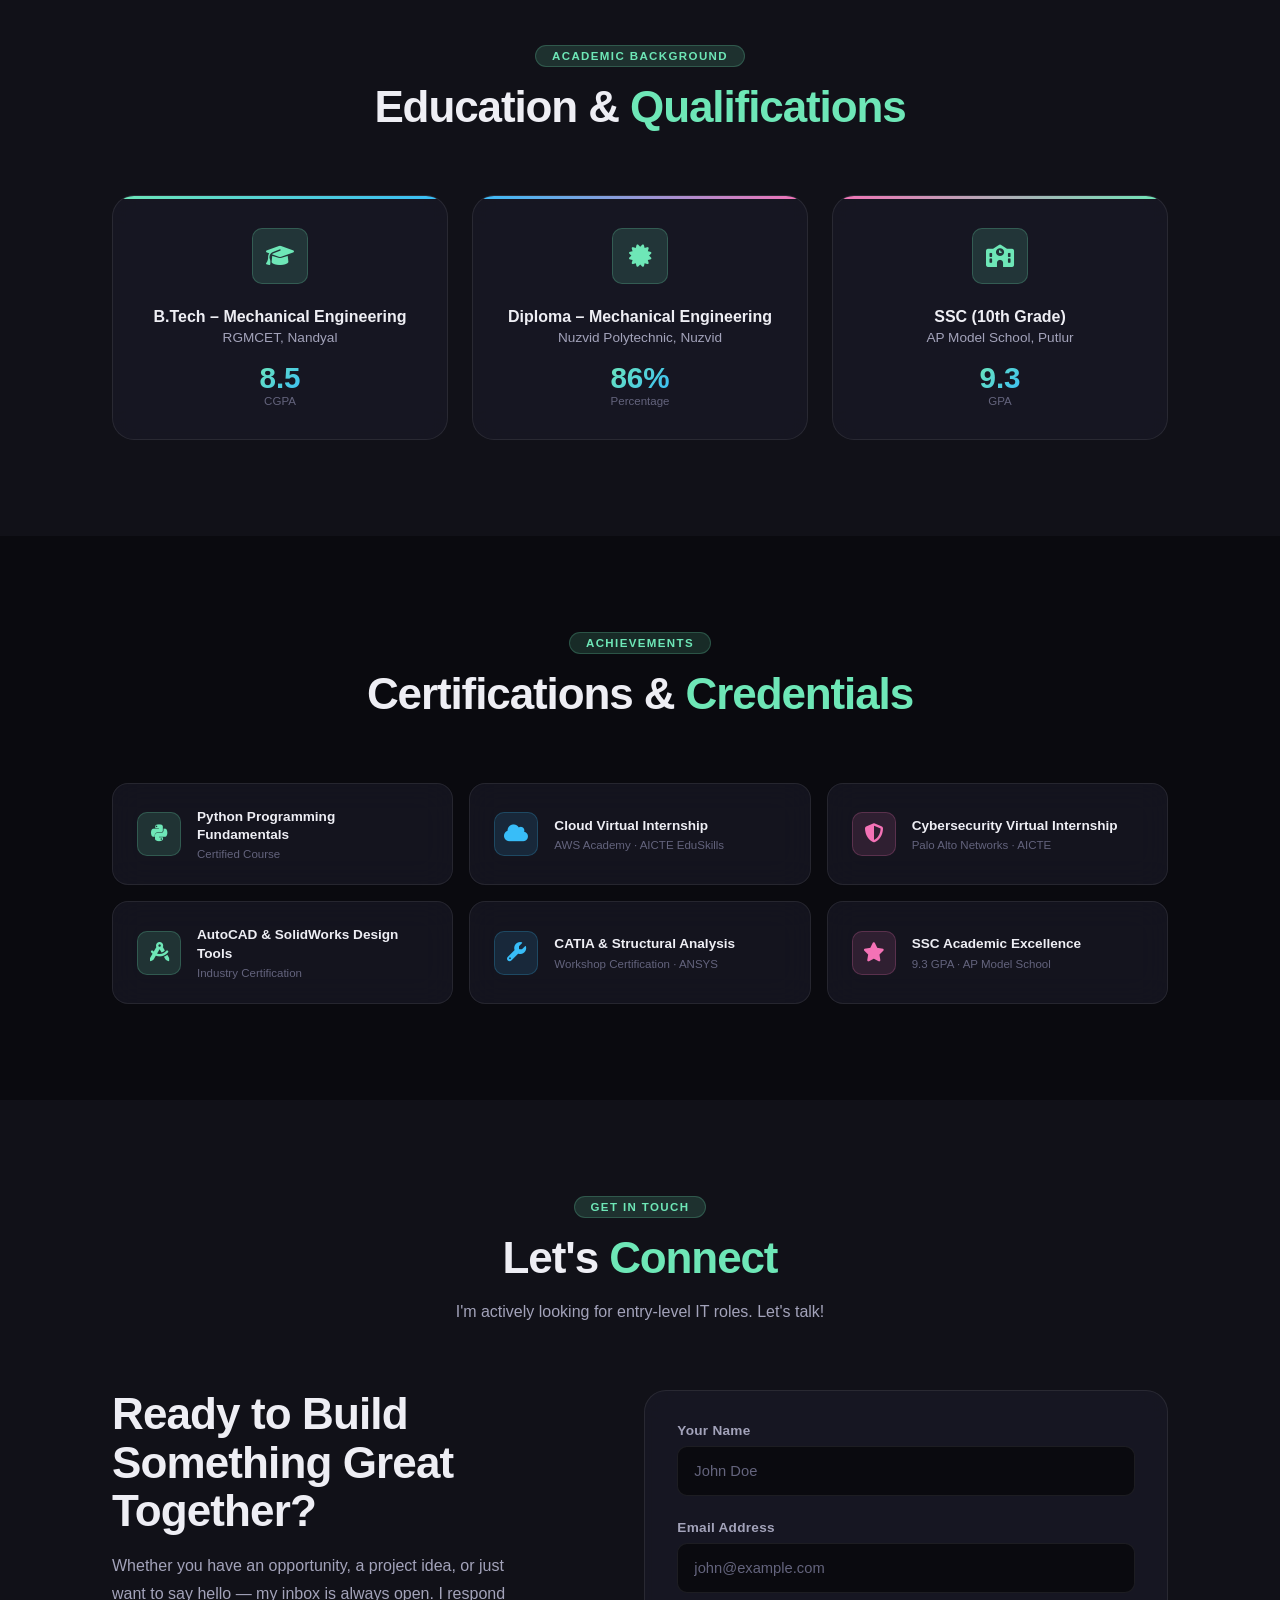
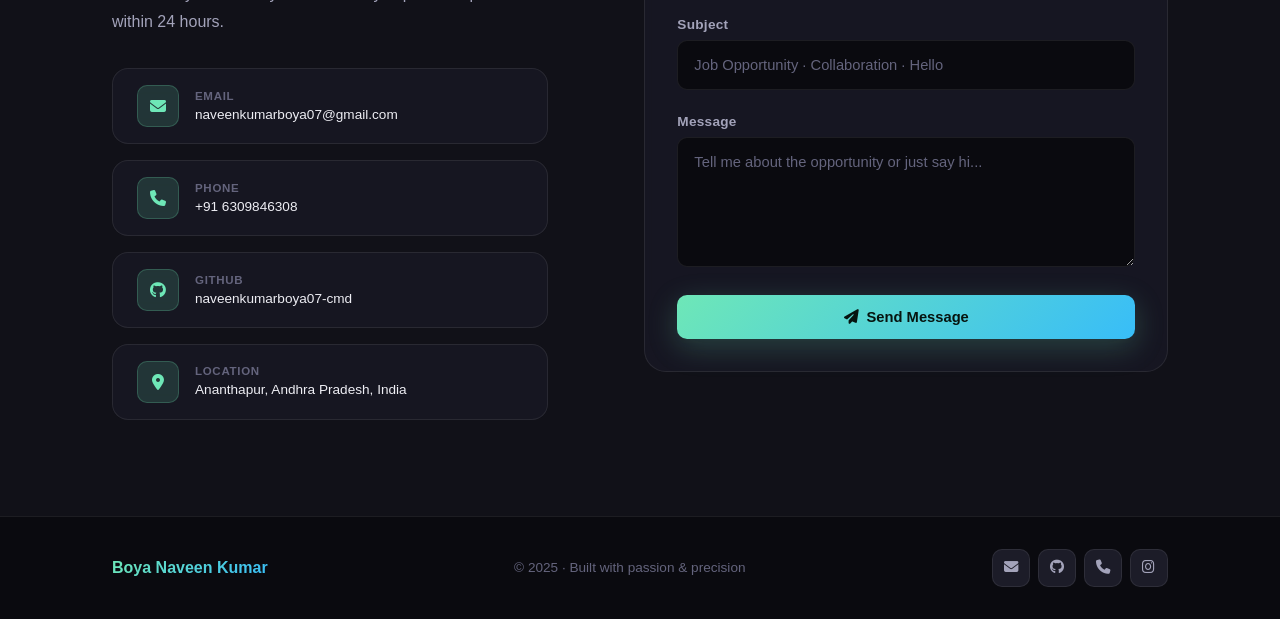
==== commit 1381d090: "Change CGPA from 8.3 to 8.5 Updated CGPA from 8.3 to 8.5 in education section." ====
--- a/index.html
+++ b/index.html
@@ -358,7 +358,7 @@
             <div class="edu-icon"><i class="fas fa-graduation-cap" aria-hidden="true"></i></div>
             <div class="edu-degree">B.Tech – Mechanical Engineering</div>
             <div class="edu-school">RGMCET, Nandyal</div>
-            <div class="edu-score">8.3</div>
+            <div class="edu-score">8.5</div>
             <div class="edu-score-label">CGPA</div>
           </div>
           <div class="edu-card reveal">
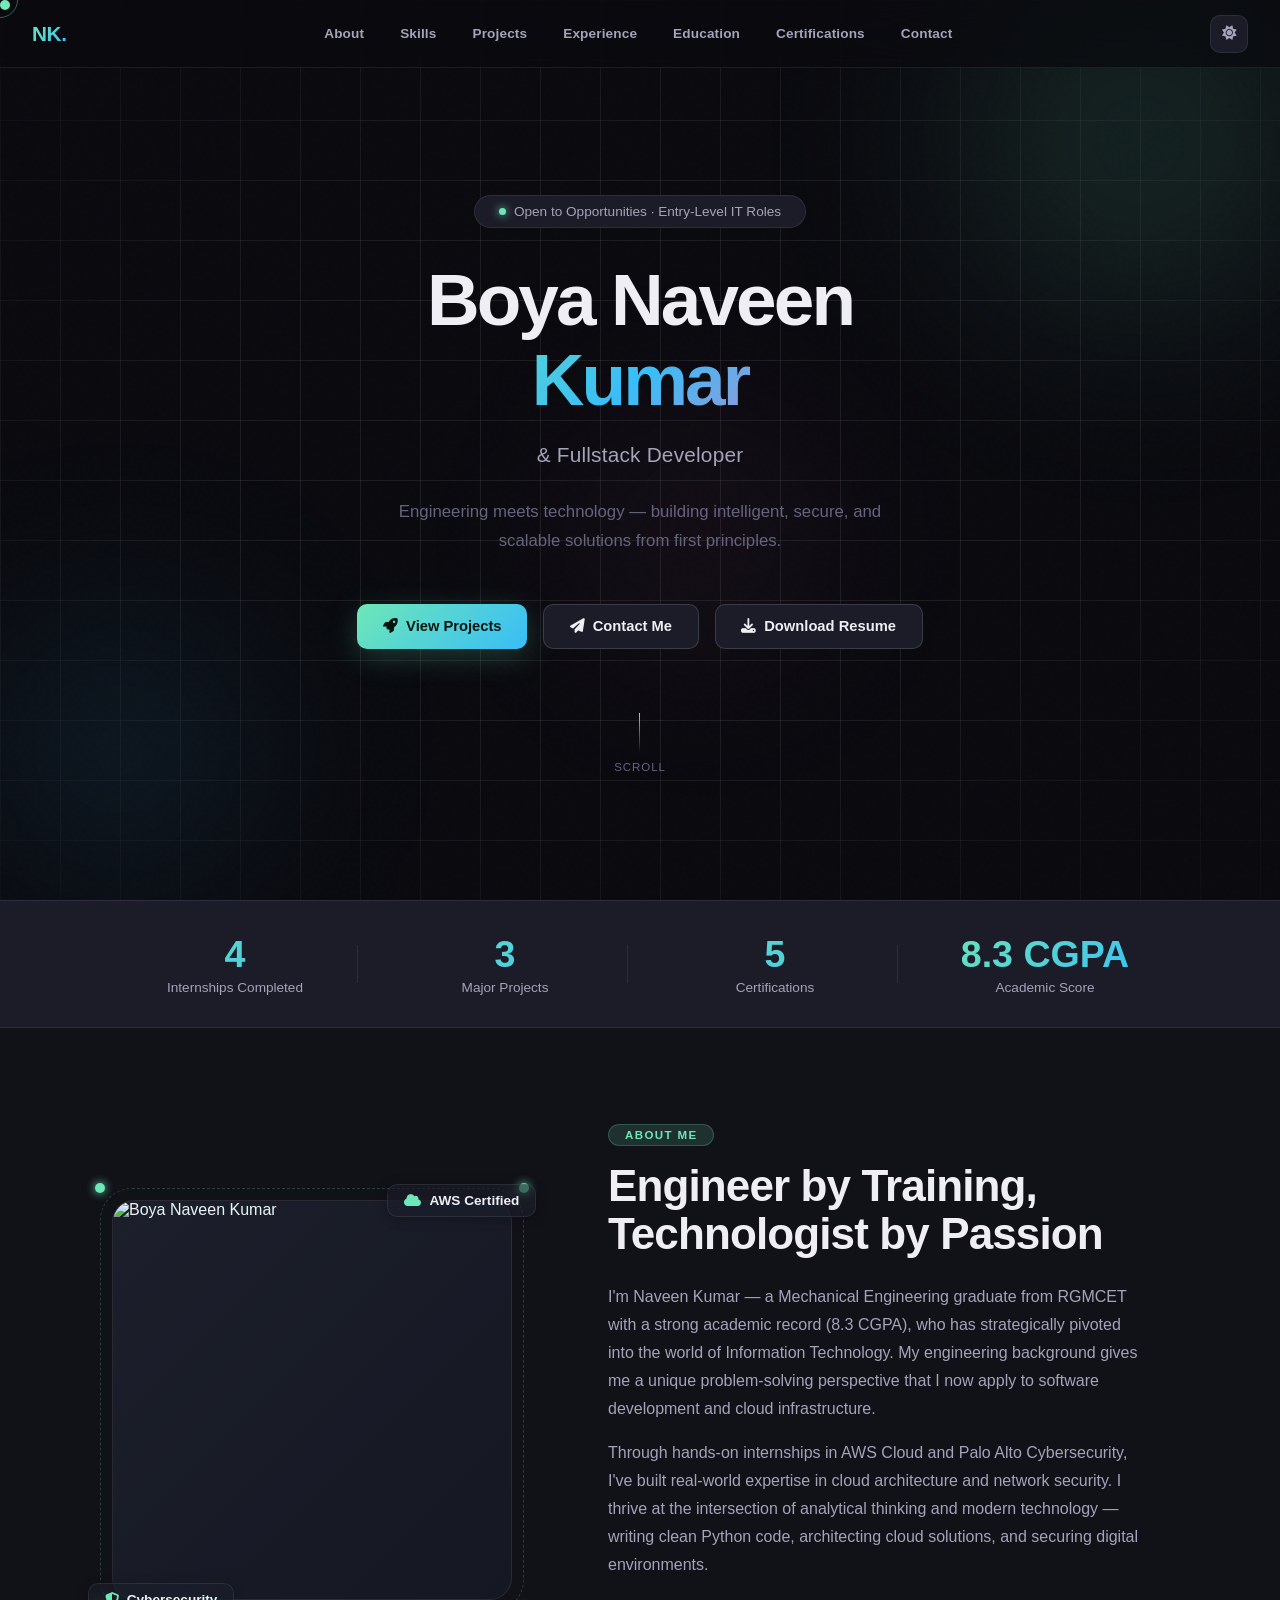
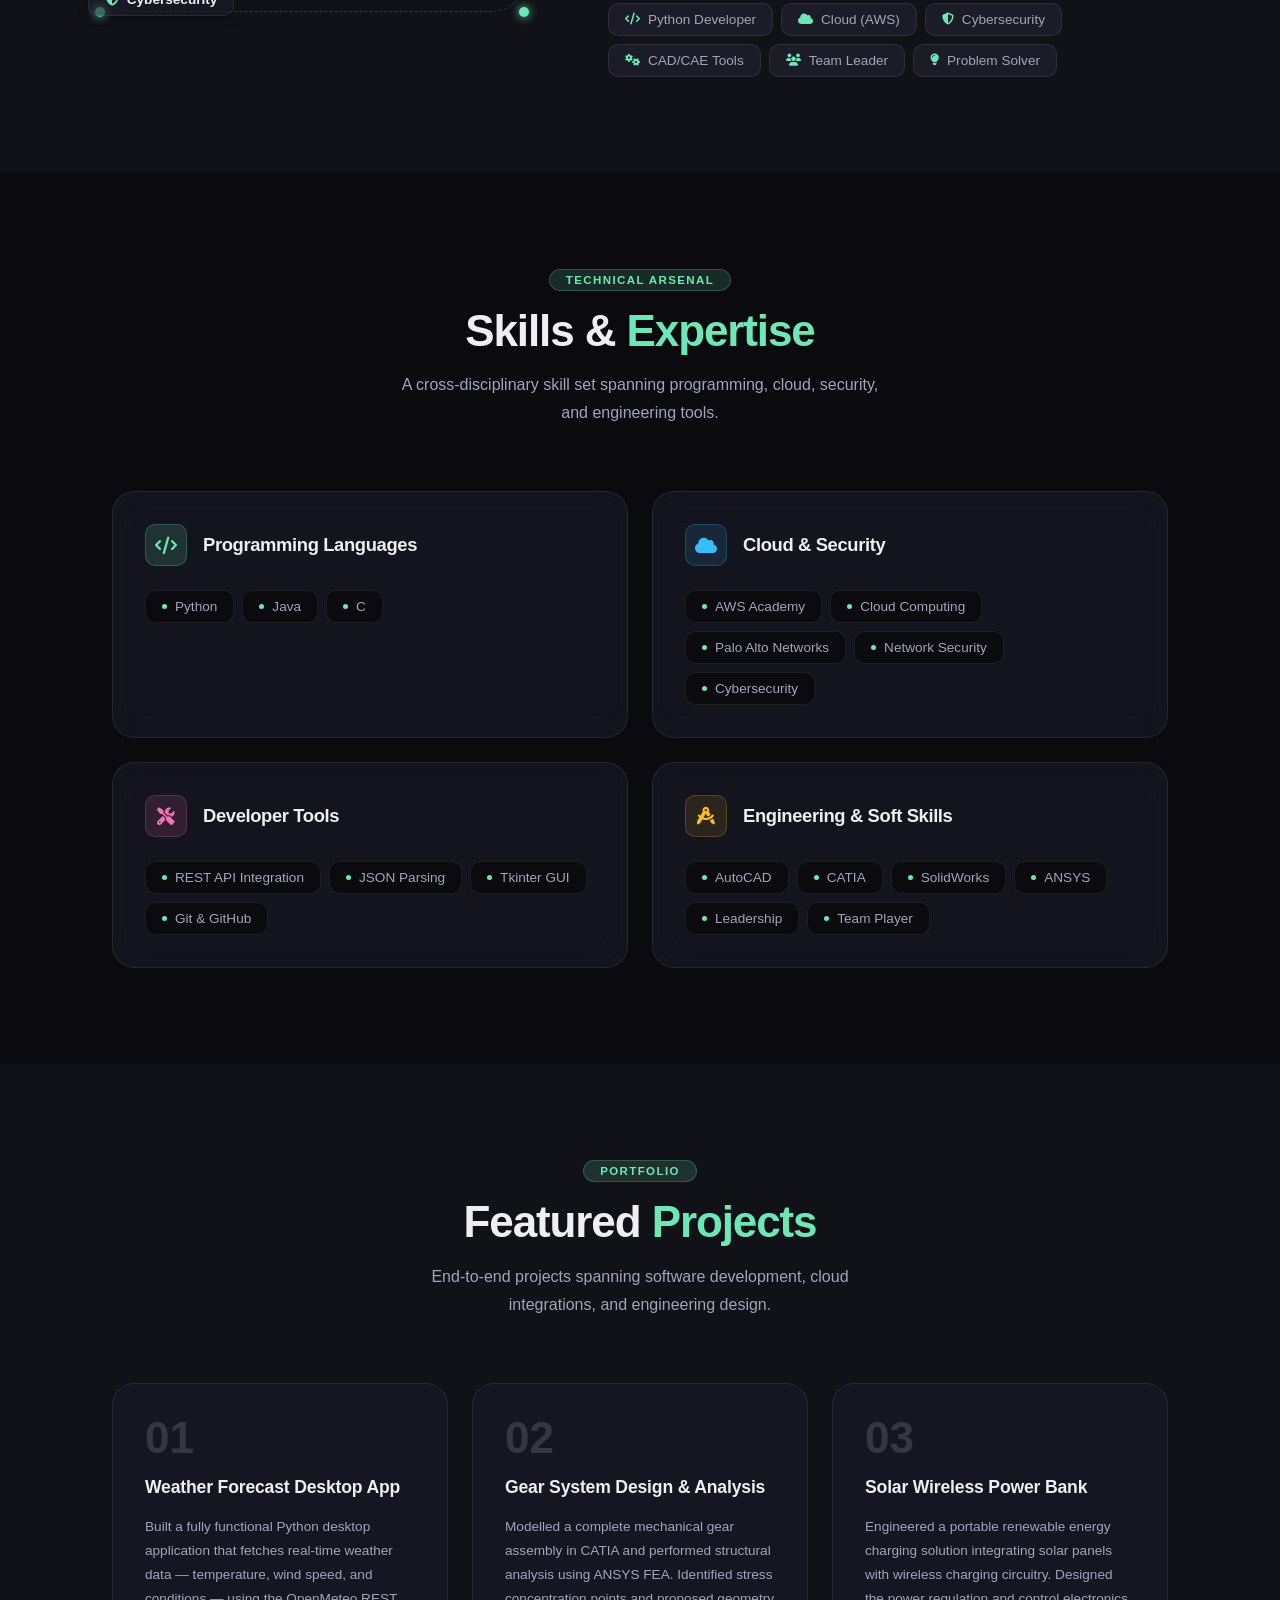
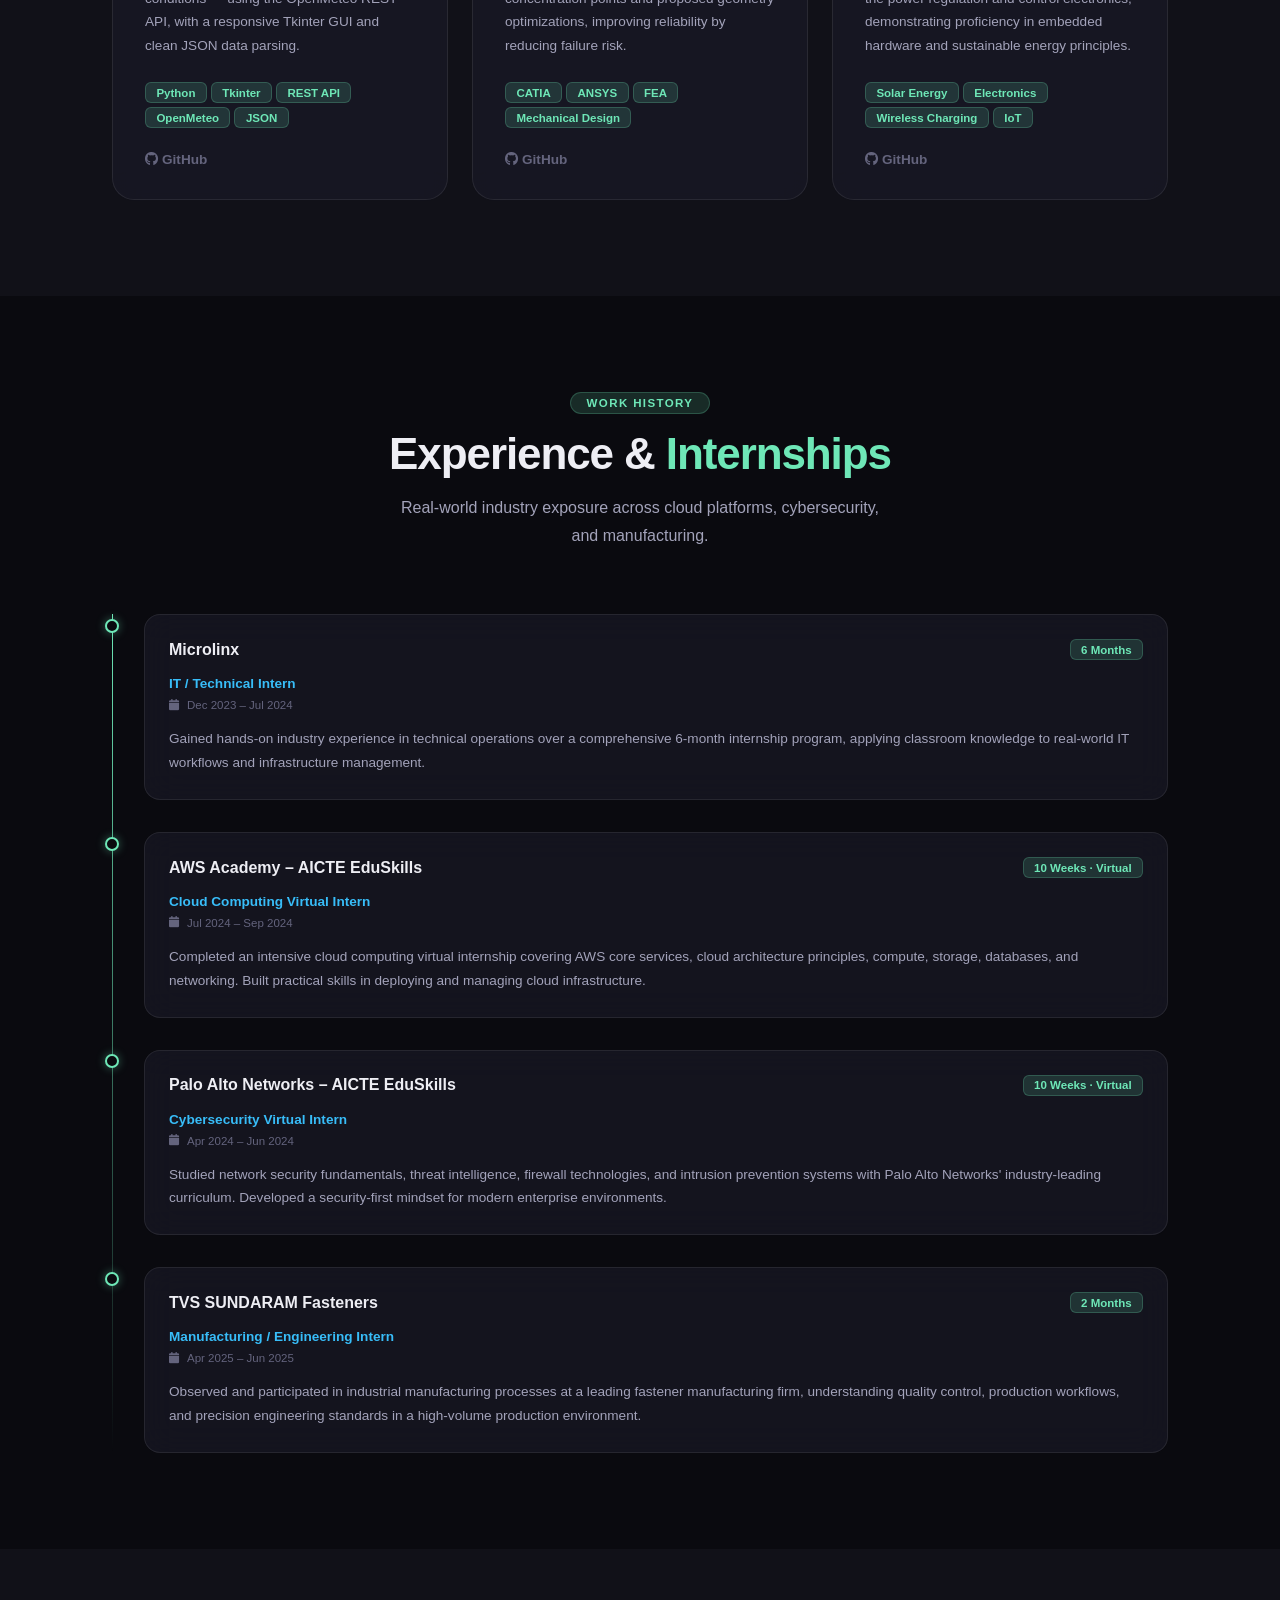
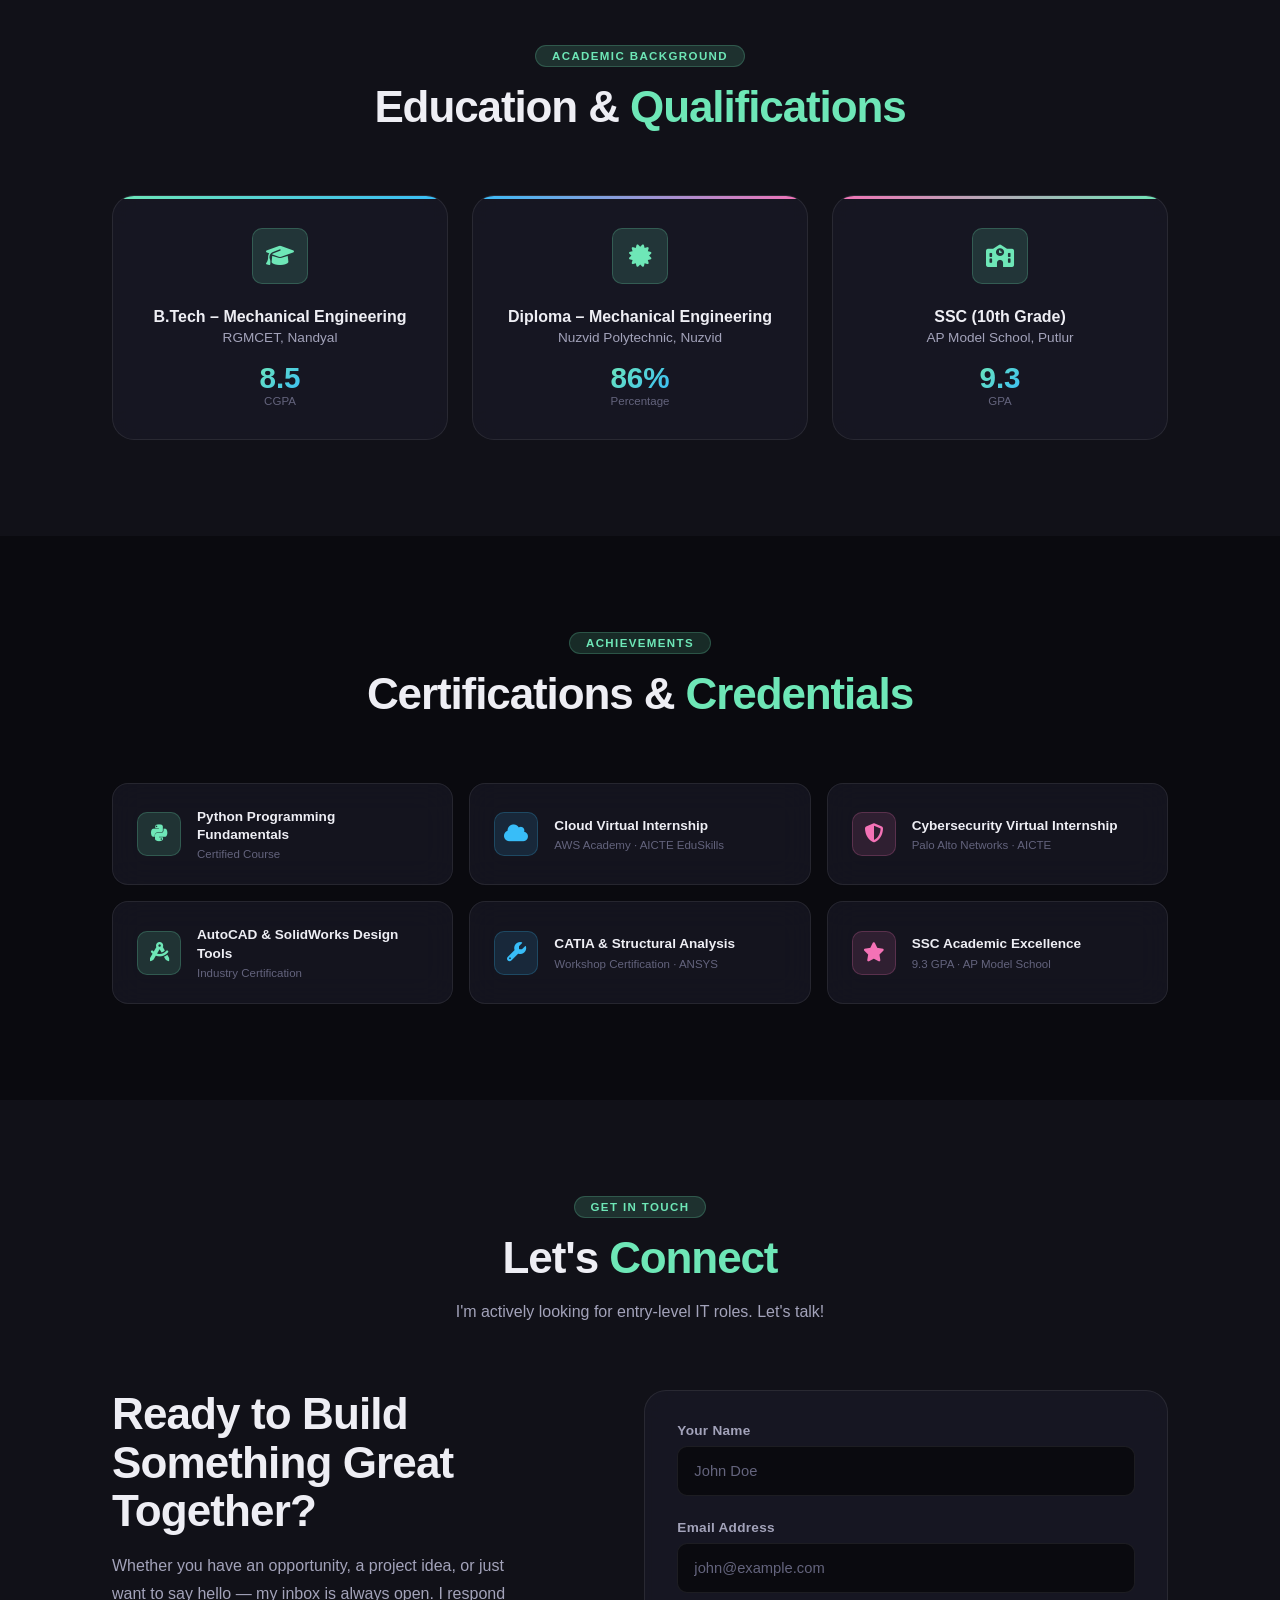
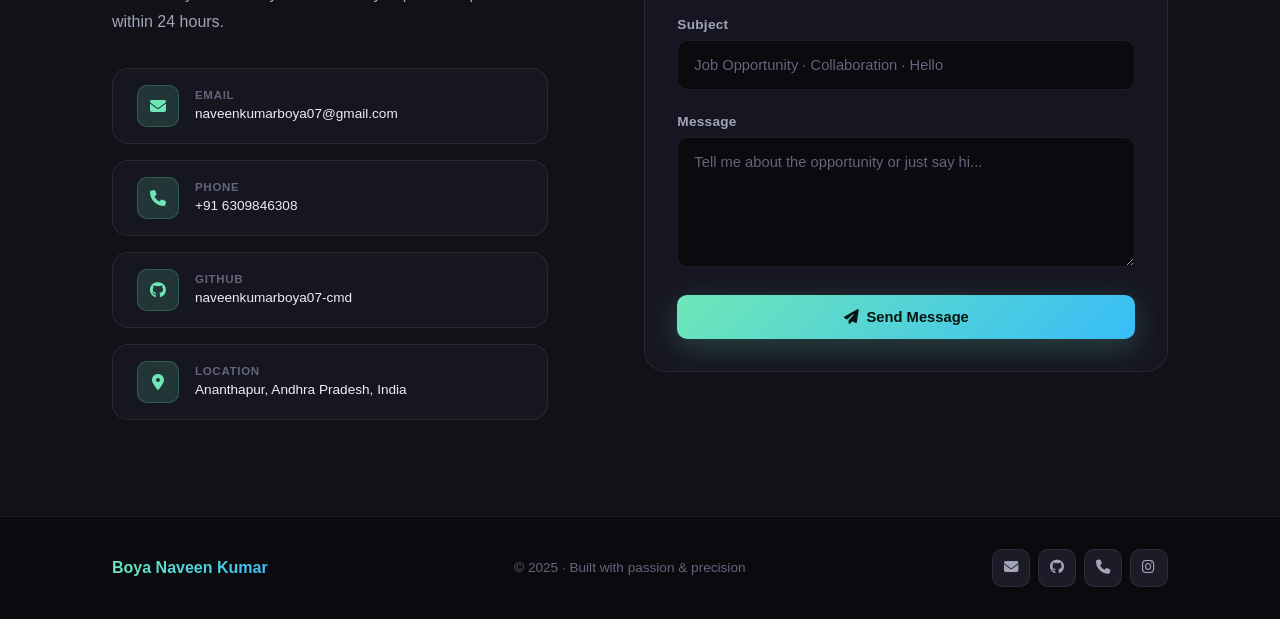
==== commit c3506436: "Change hero title to Fullstack Developer Updated hero title to reflect new role as Fullstack Develop" ====
--- a/index.html
+++ b/index.html
@@ -3,7 +3,7 @@
 <head>
   <meta charset="UTF-8" />
   <meta name="viewport" content="width=device-width, initial-scale=1.0" />
-  <title>Boya Naveen Kumar | Cloud &amp; Cybersecurity Engineer</title>
+  <title>Boya Naveen Kumar |  &amp; Fullstack Developer</title>
   <meta name="description" content="Portfolio of Boya Naveen Kumar — Mechanical Engineering graduate transitioning into IT, with expertise in Python, AWS, Cybersecurity, and Cloud Computing." />
   <meta name="keywords" content="Naveen Kumar, Software Developer, Cloud Engineer, AWS, Cybersecurity, Portfolio" />
   <meta name="author" content="Boya Naveen Kumar" />
@@ -11,13 +11,13 @@
 
   <!-- Open Graph -->
   <meta property="og:type" content="website" />
-  <meta property="og:title" content="Boya Naveen Kumar | Cloud & Cybersecurity Engineer" />
+  <meta property="og:title" content="Boya Naveen Kumar | Fullstack Developer" />
   <meta property="og:description" content="Engineering meets technology — building intelligent, secure, and scalable solutions from first principles." />
   <meta property="og:site_name" content="Boya Naveen Kumar Portfolio" />
 
   <!-- Twitter Card -->
   <meta name="twitter:card" content="summary_large_image" />
-  <meta name="twitter:title" content="Boya Naveen Kumar | Cloud & Cybersecurity Engineer" />
+  <meta name="twitter:title" content="Boya Naveen Kumar | Fullstack Developer" />
   <meta name="twitter:description" content="Engineering meets technology — building intelligent, secure, and scalable solutions from first principles." />
 
   <link rel="icon" href="data:image/svg+xml,%3Csvg xmlns='http://www.w3.org/2000/svg' viewBox='0 0 100 100'%3E%3Crect width='100' height='100' rx='22' fill='%230a0a0f'/%3E%3Ctext x='50' y='68' font-family='Space Grotesk, sans-serif' font-weight='800' font-size='52' fill='%236ee7b7' text-anchor='middle'%3ENK%3C/text%3E%3C/svg%3E" />
@@ -83,7 +83,7 @@
           <span class="line1">Boya Naveen</span>
           <span class="line2">Kumar</span>
         </h1>
-        <p class="hero-title">Cloud &amp; Cybersecurity Engineer · Python Developer</p>
+        <p class="hero-title"> &amp; Fullstack Developer</p>
         <p class="hero-tagline">Engineering meets technology — building intelligent, secure, and scalable solutions from first principles.</p>
         <div class="hero-cta">
           <a href="#projects" class="btn btn-primary"><i class="fas fa-rocket" aria-hidden="true"></i> View Projects</a>
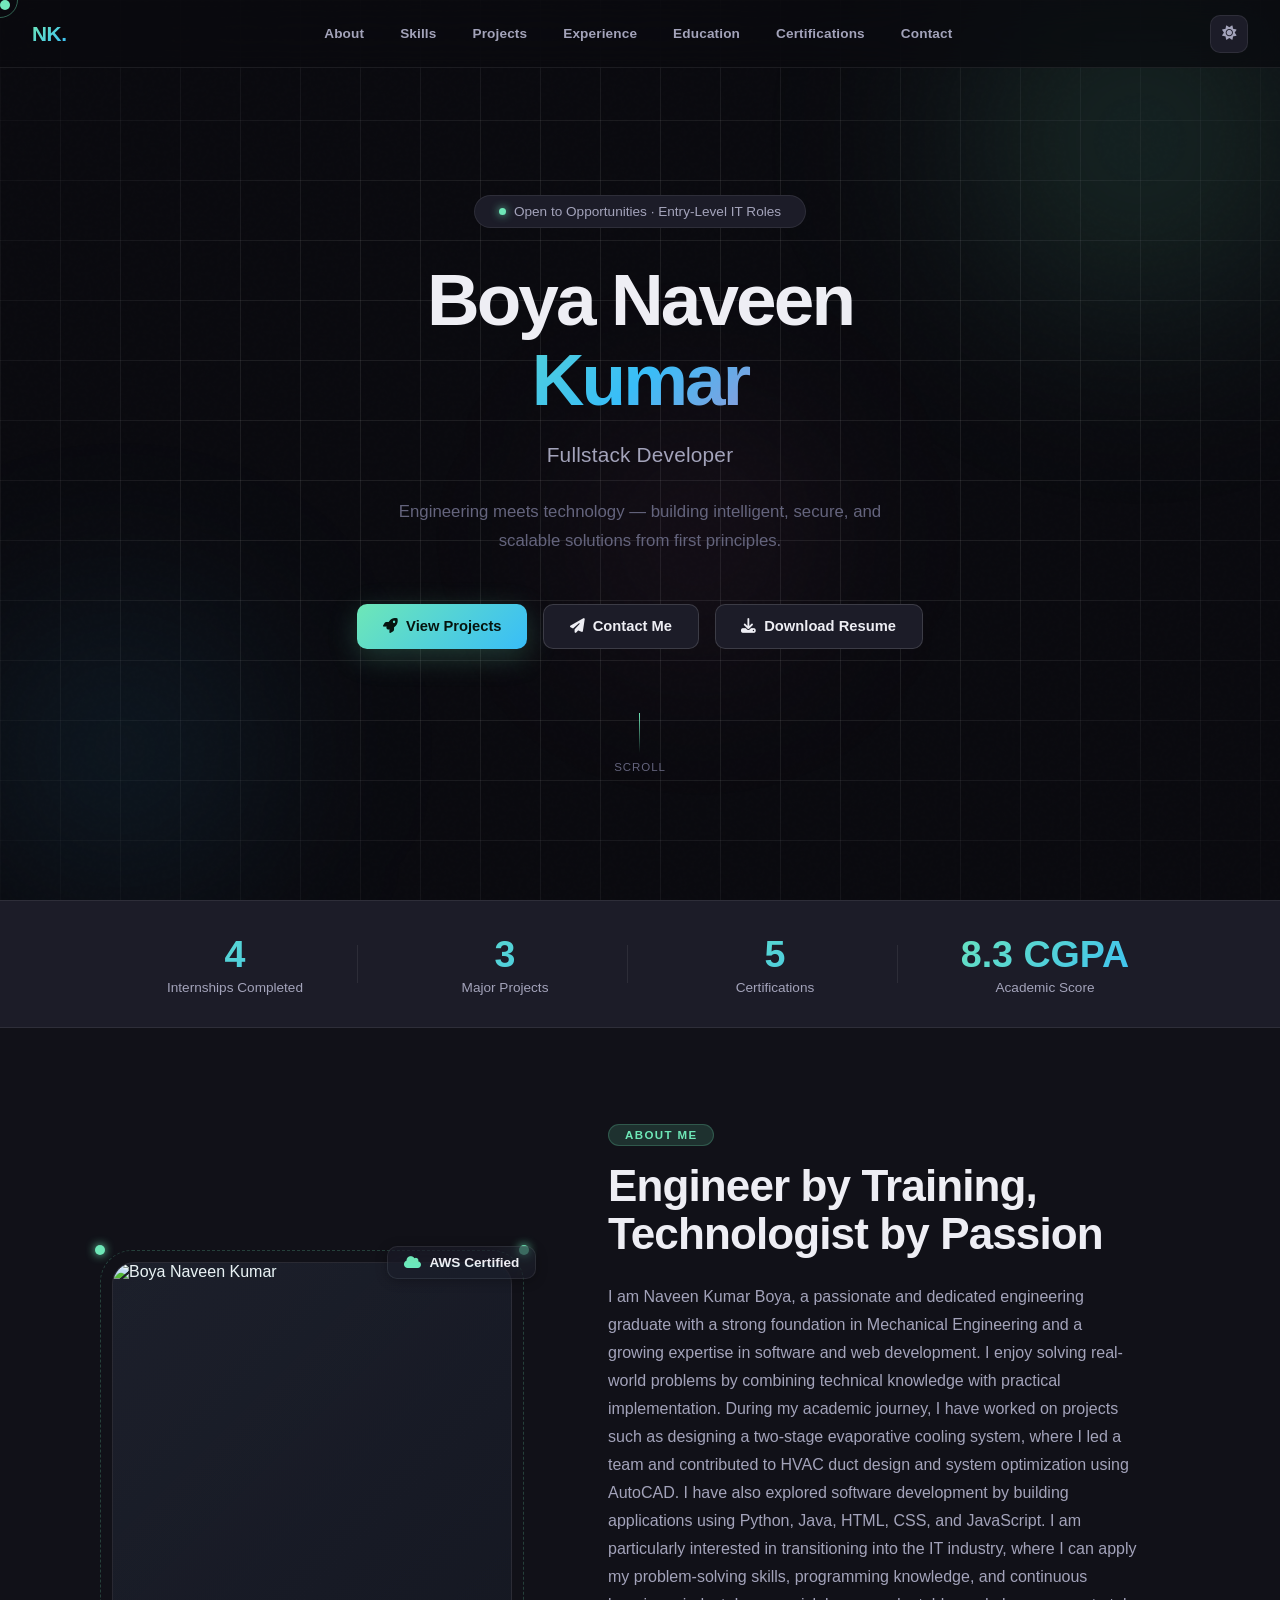
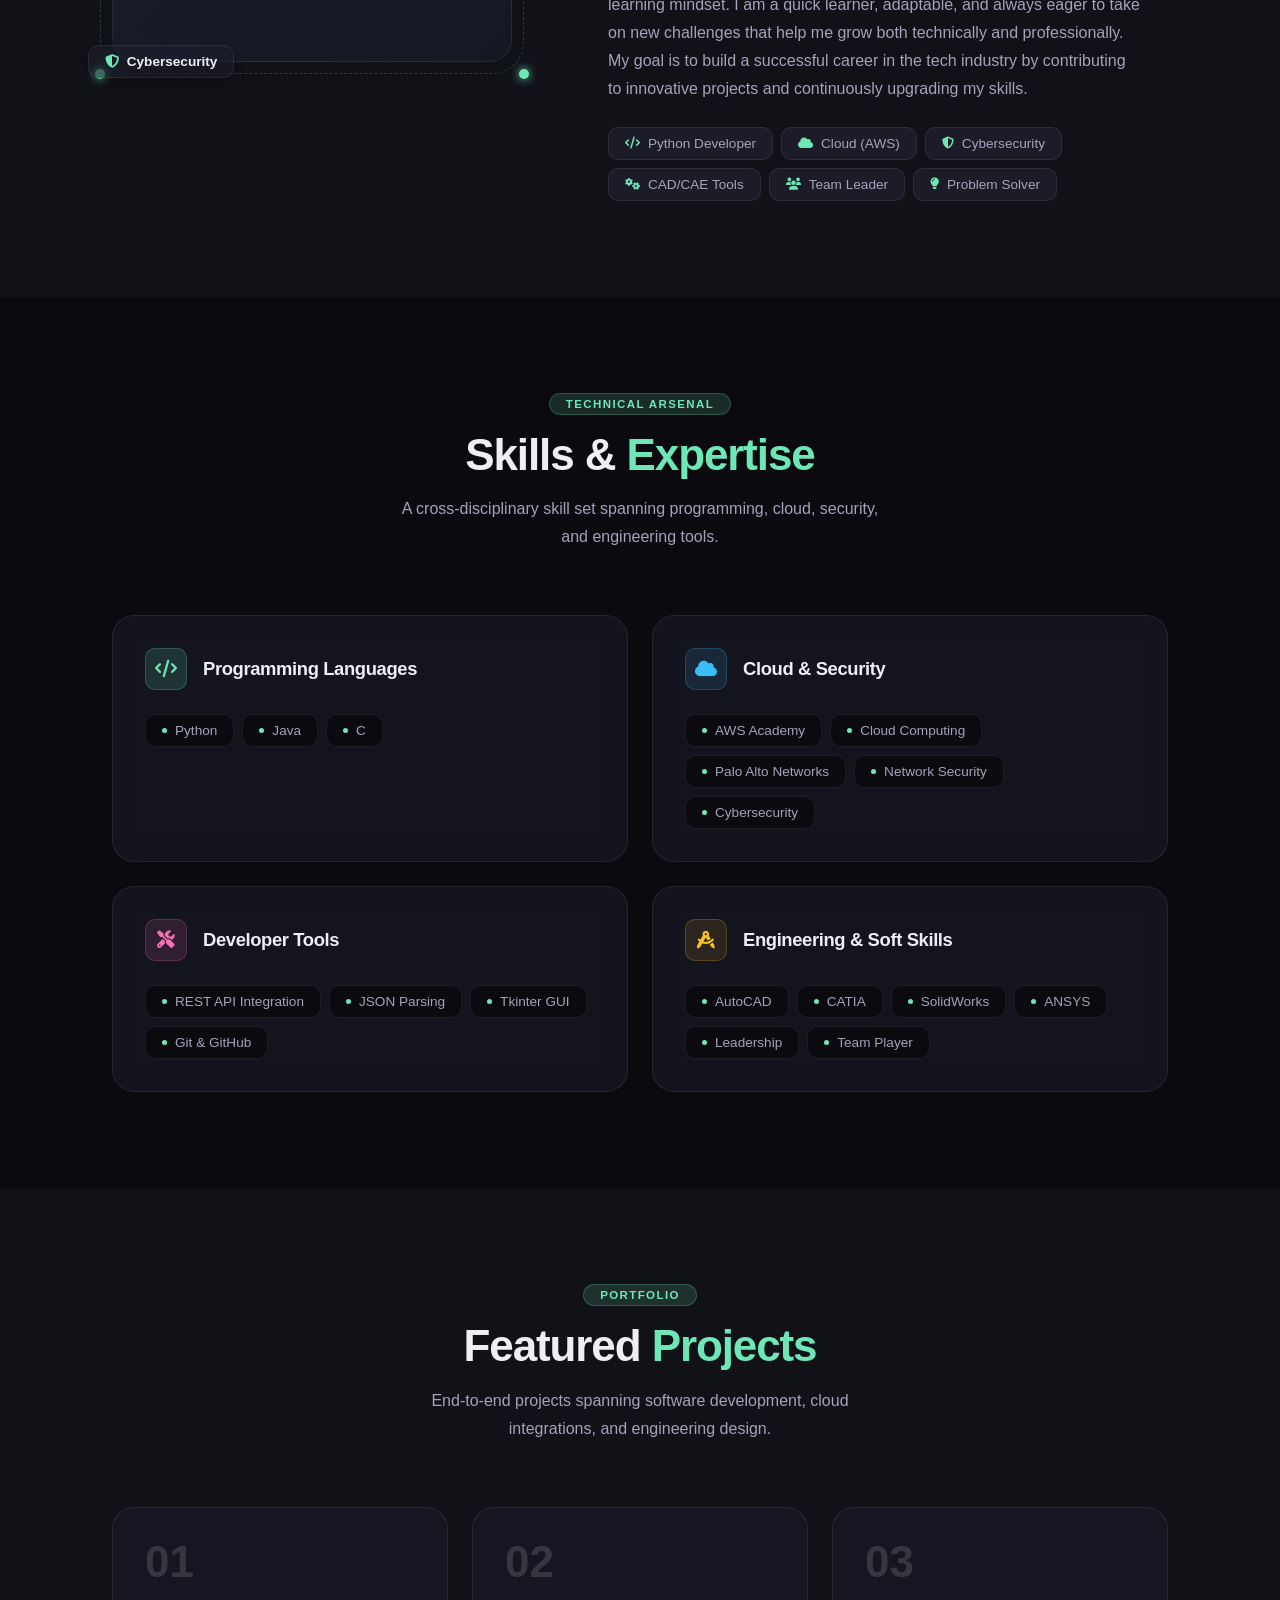
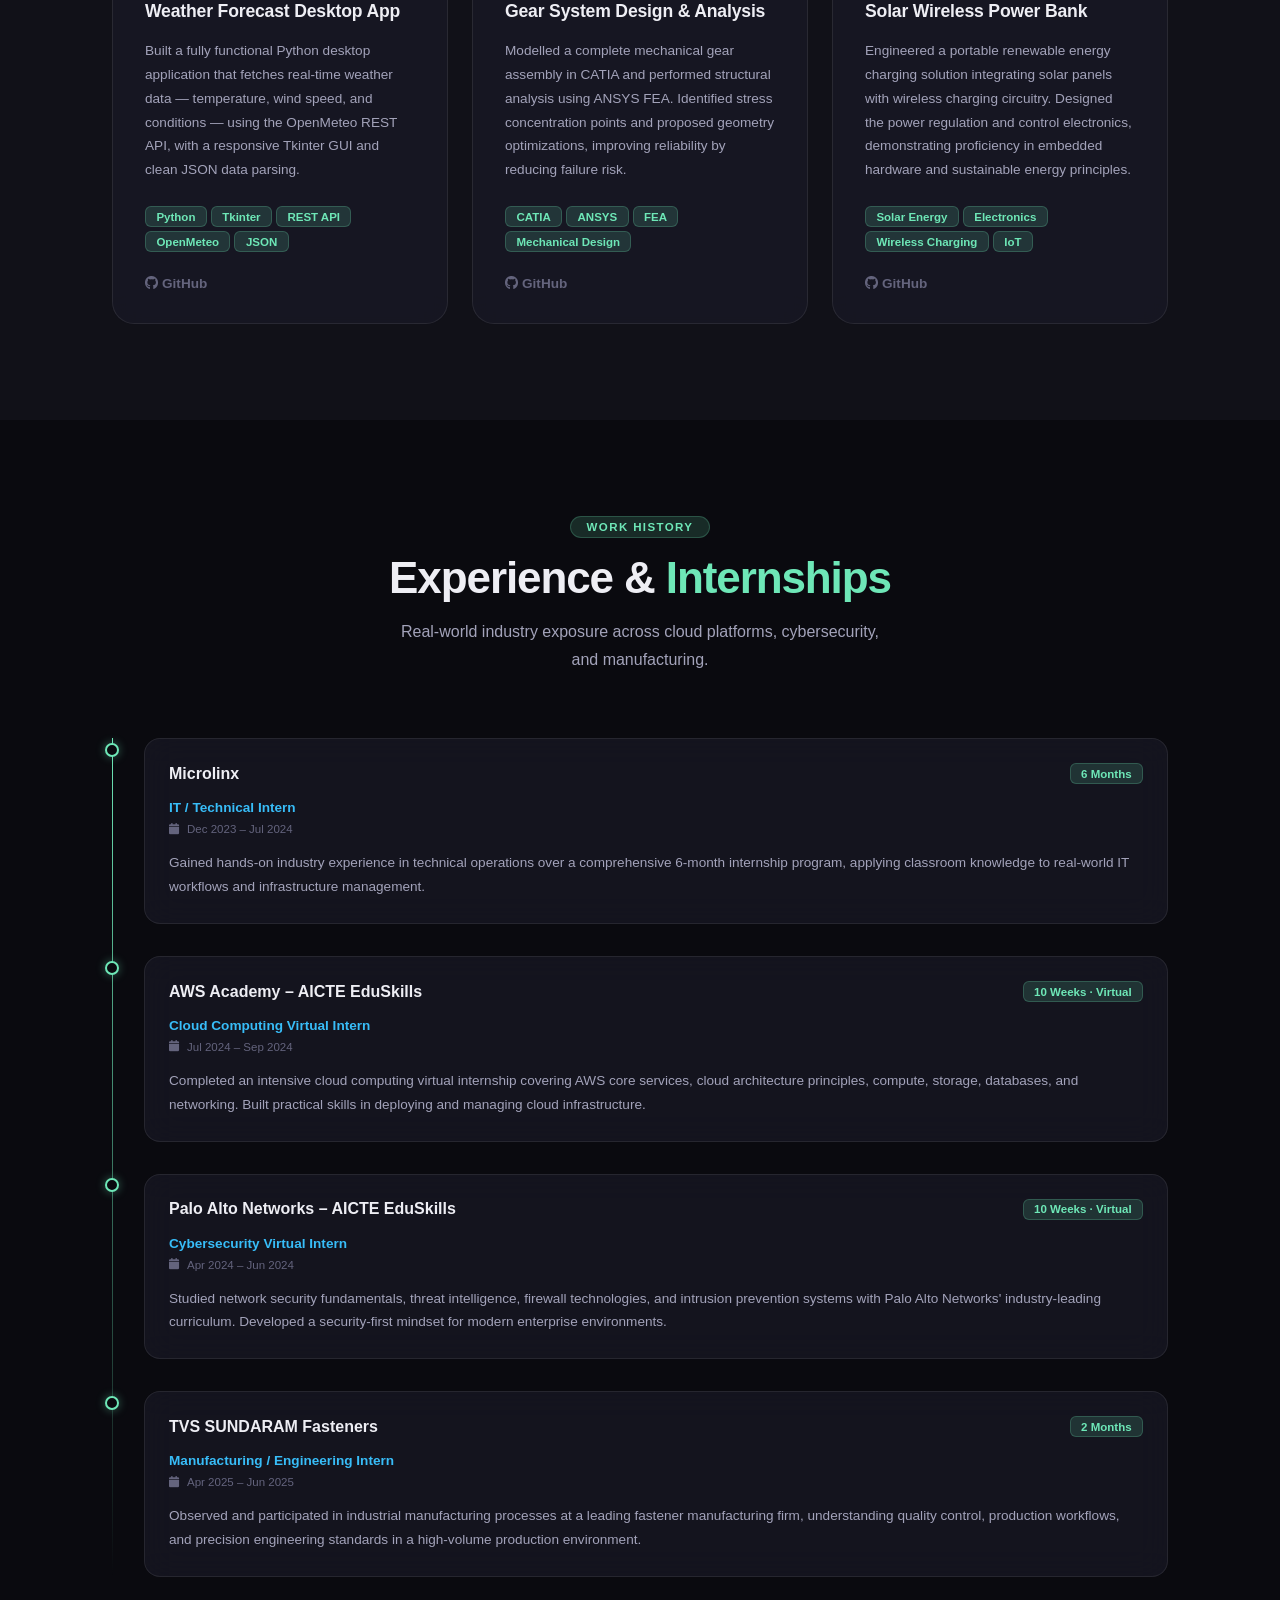
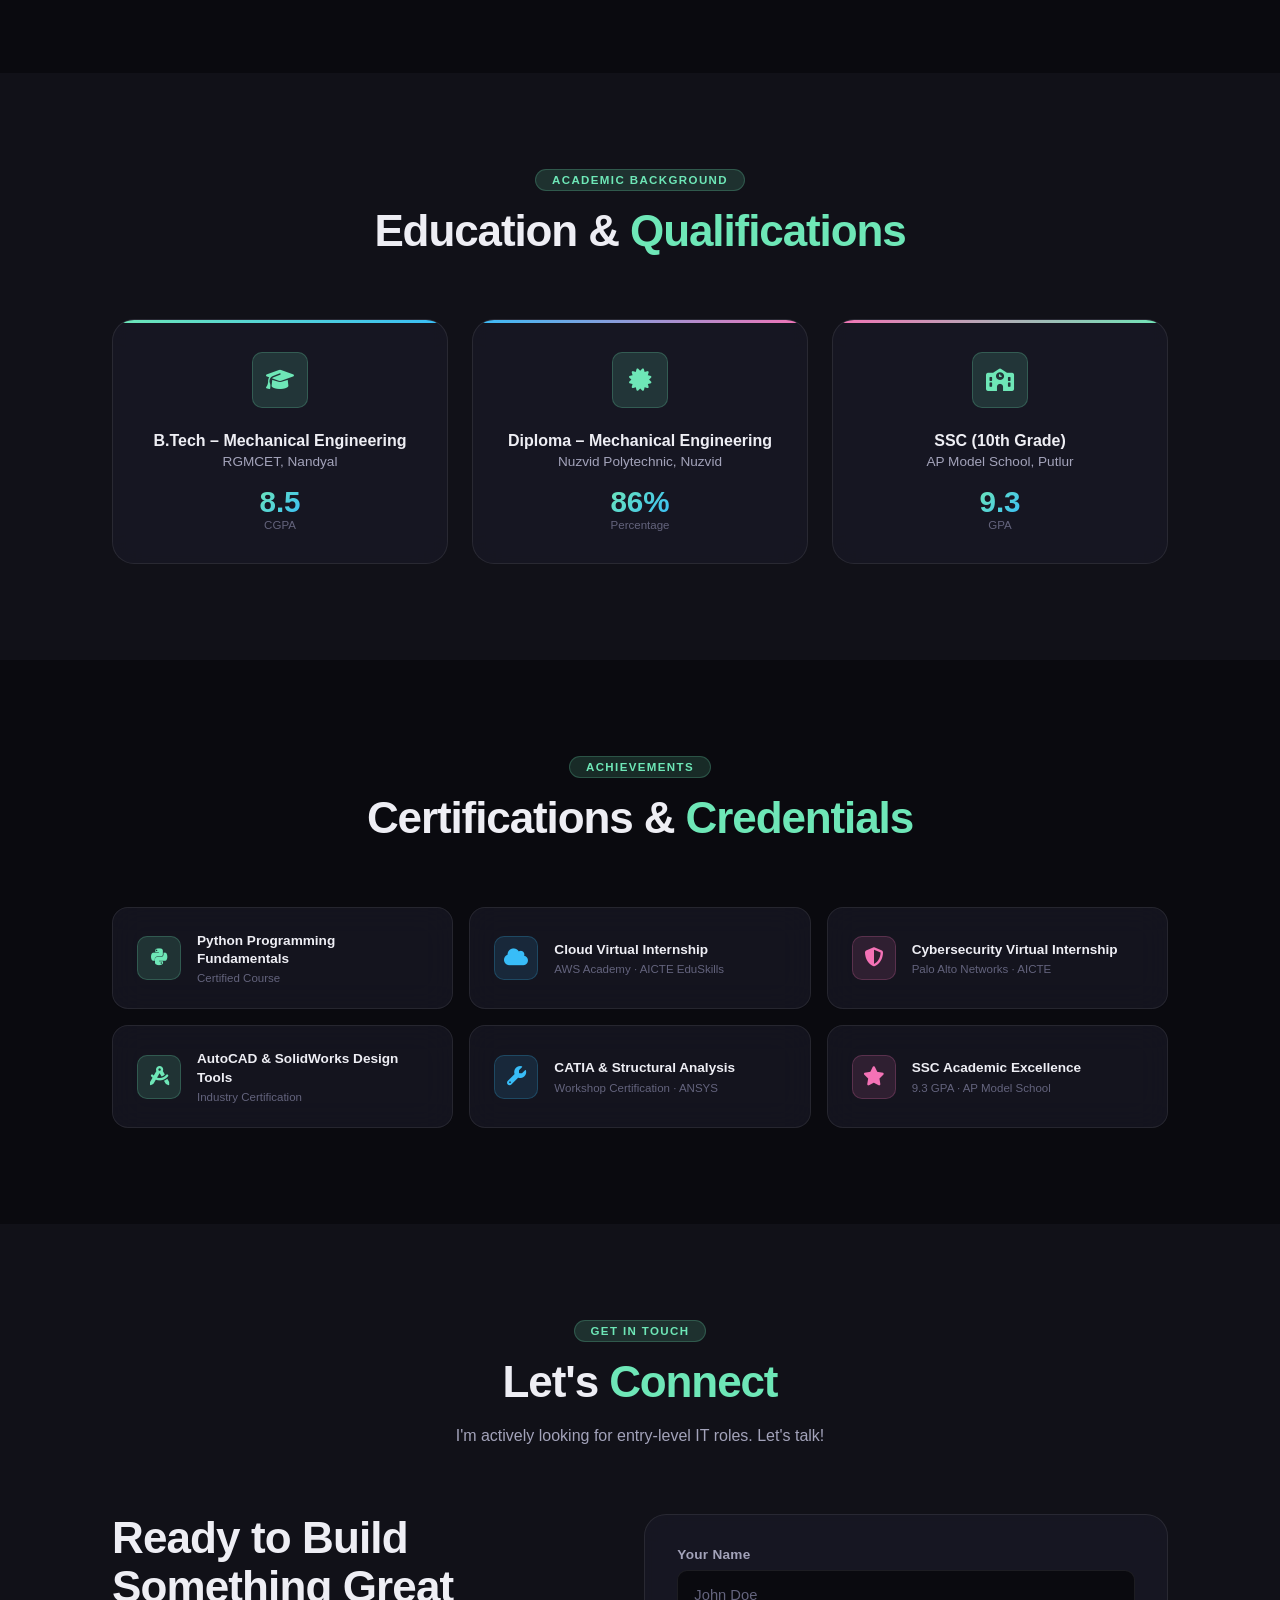
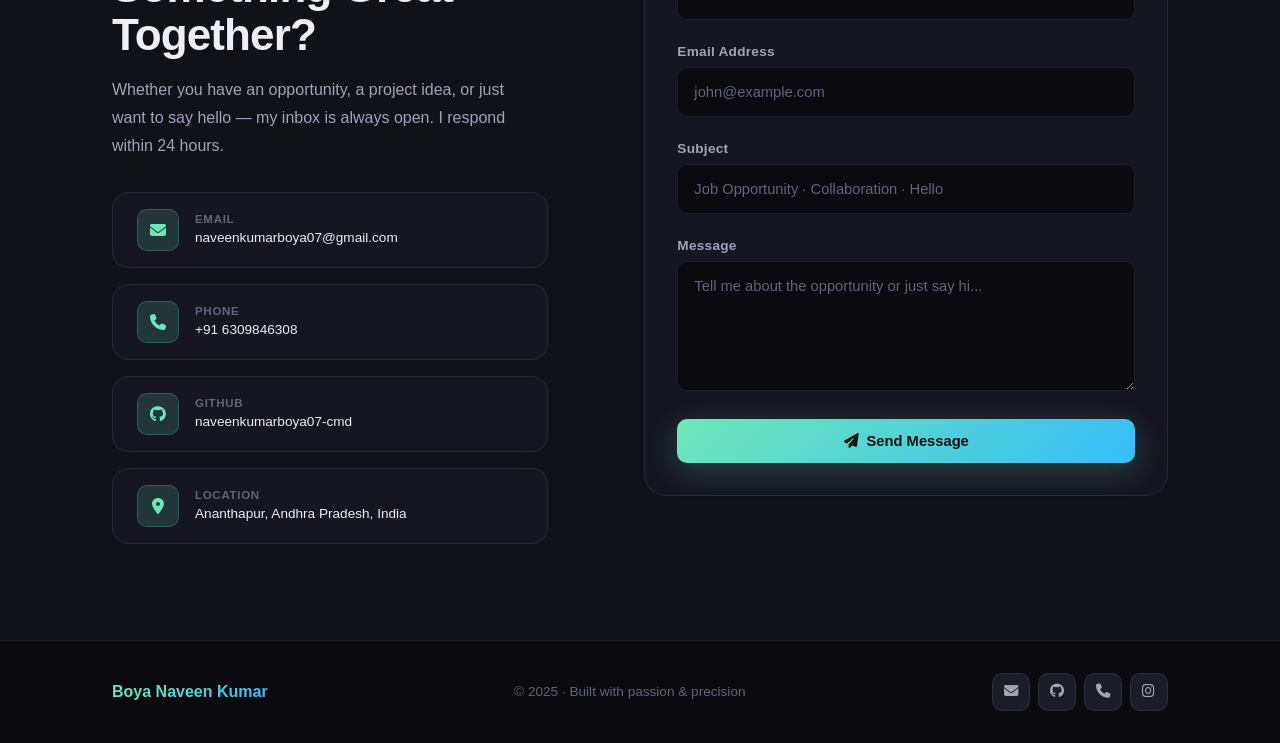
==== commit d2691f34: "Revise hero title and update about me section Updated personal introduction and removed redundant co" ====
--- a/index.html
+++ b/index.html
@@ -83,7 +83,7 @@
           <span class="line1">Boya Naveen</span>
           <span class="line2">Kumar</span>
         </h1>
-        <p class="hero-title"> &amp; Fullstack Developer</p>
+        <p class="hero-title">Fullstack Developer</p>
         <p class="hero-tagline">Engineering meets technology — building intelligent, secure, and scalable solutions from first principles.</p>
         <div class="hero-cta">
           <a href="#projects" class="btn btn-primary"><i class="fas fa-rocket" aria-hidden="true"></i> View Projects</a>
@@ -148,11 +148,16 @@
             <div class="section-tag">About Me</div>
             <h2 class="section-title-inline">Engineer by Training,<br />Technologist by Passion</h2>
             <p>
-              I'm Naveen Kumar — a Mechanical Engineering graduate from RGMCET with a strong academic record (8.3 CGPA), who has strategically pivoted into the world of Information Technology. My engineering background gives me a unique problem-solving perspective that I now apply to software development and cloud infrastructure.
+              I am Naveen Kumar Boya, a passionate and dedicated engineering graduate with a strong foundation in Mechanical Engineering and a growing expertise in software and web development. I enjoy solving real-world problems by combining technical knowledge with practical implementation.
+
+During my academic journey, I have worked on projects such as designing a two-stage evaporative cooling system, where I led a team and contributed to HVAC duct design and system optimization using AutoCAD. I have also explored software development by building applications using Python, Java, HTML, CSS, and JavaScript.
+
+I am particularly interested in transitioning into the IT industry, where I can apply my problem-solving skills, programming knowledge, and continuous learning mindset. I am a quick learner, adaptable, and always eager to take on new challenges that help me grow both technically and professionally.
+
+My goal is to build a successful career in the tech industry by contributing to innovative projects and continuously upgrading my skills.
+
             </p>
-            <p>
-              Through hands-on internships in AWS Cloud and Palo Alto Cybersecurity, I've built real-world expertise in cloud architecture and network security. I thrive at the intersection of analytical thinking and modern technology — writing clean Python code, architecting cloud solutions, and securing digital environments.
-            </p>
+           
             <div class="about-traits">
               <span class="trait"><i class="fas fa-code" aria-hidden="true"></i> Python Developer</span>
               <span class="trait"><i class="fas fa-cloud" aria-hidden="true"></i> Cloud (AWS)</span>
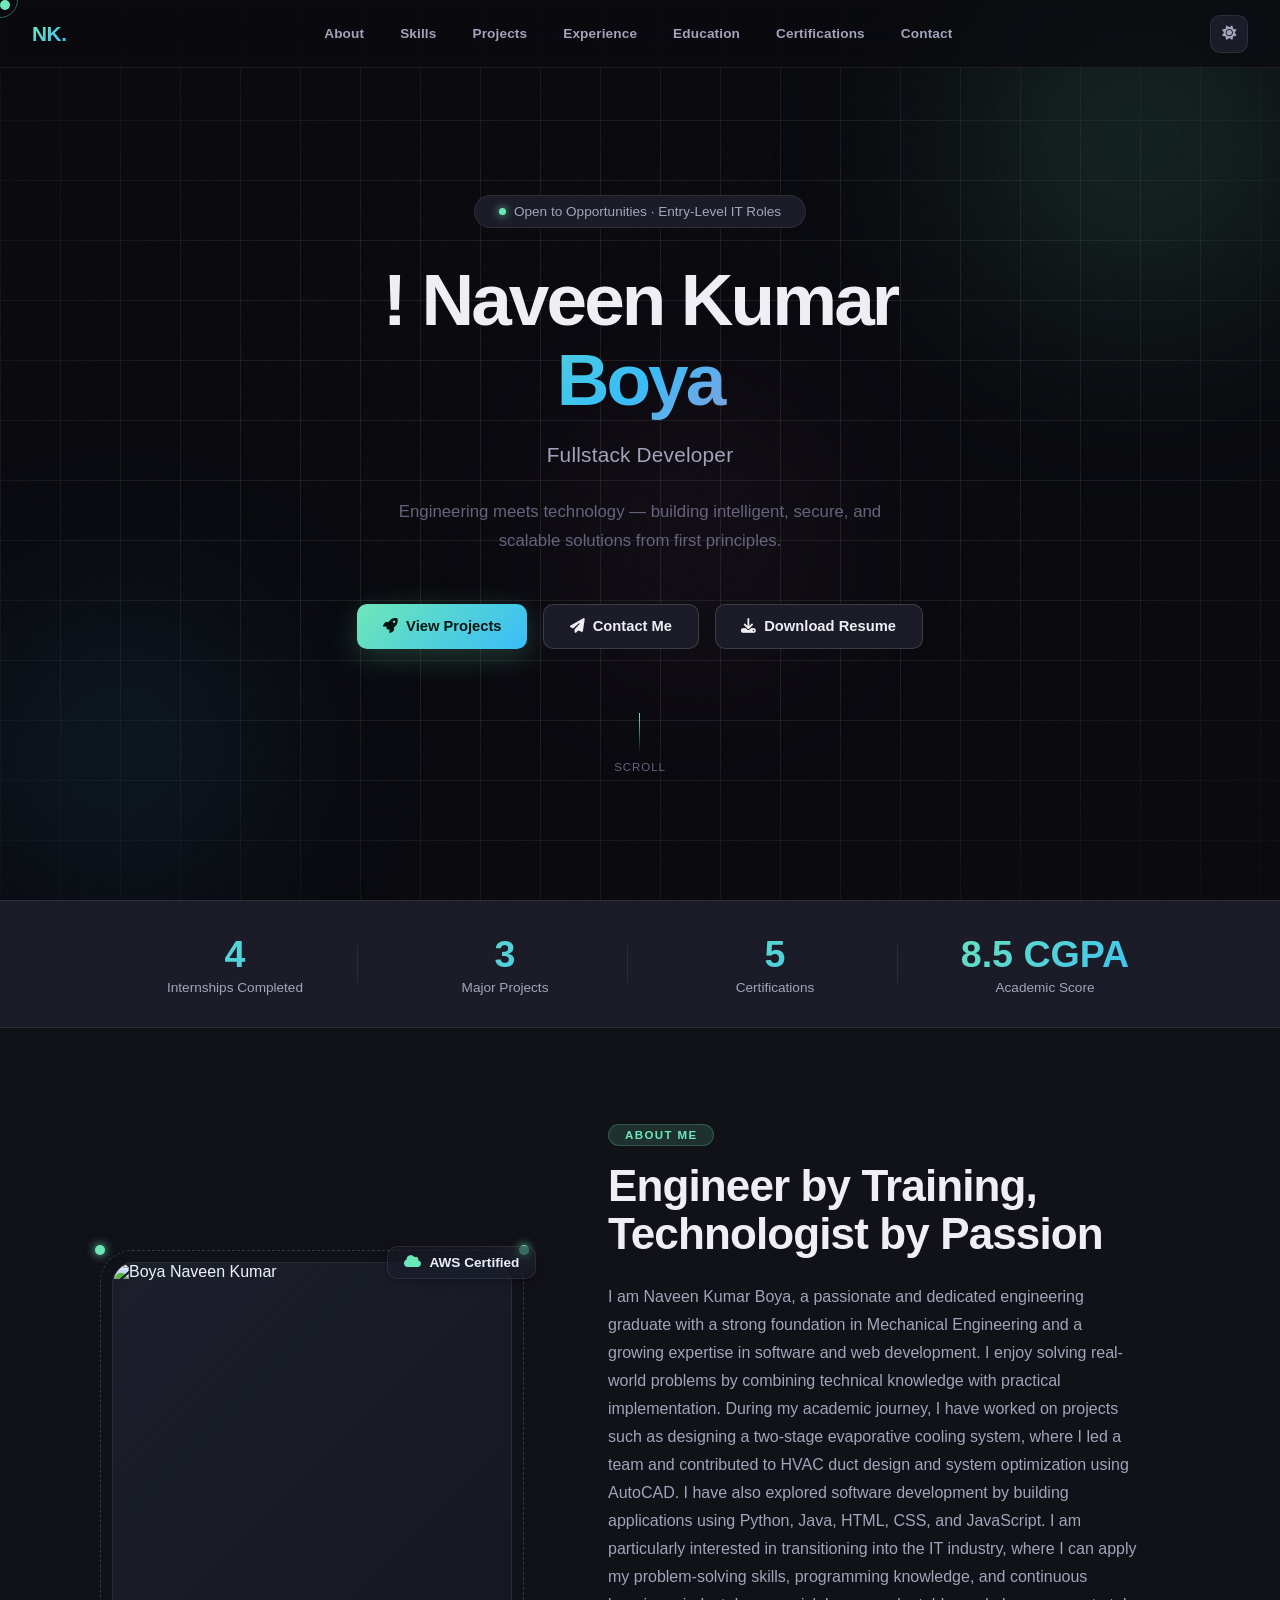
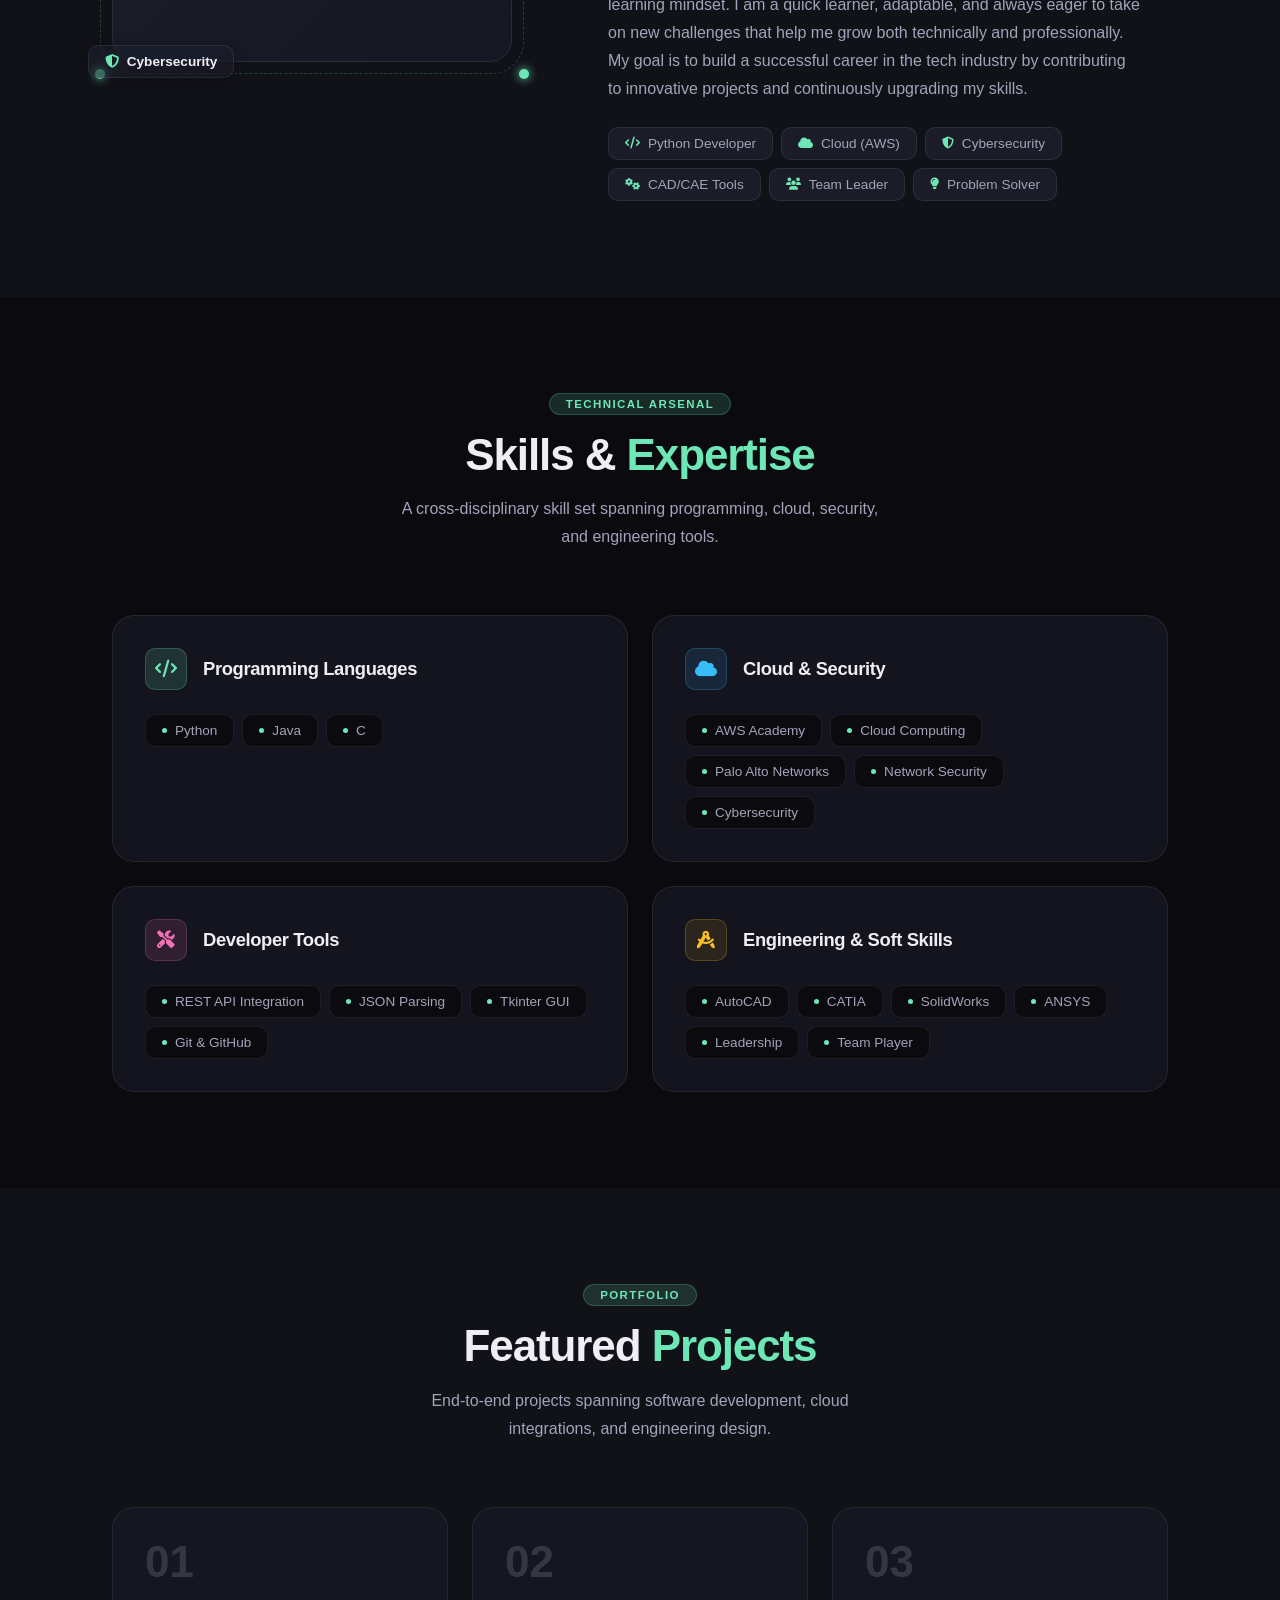
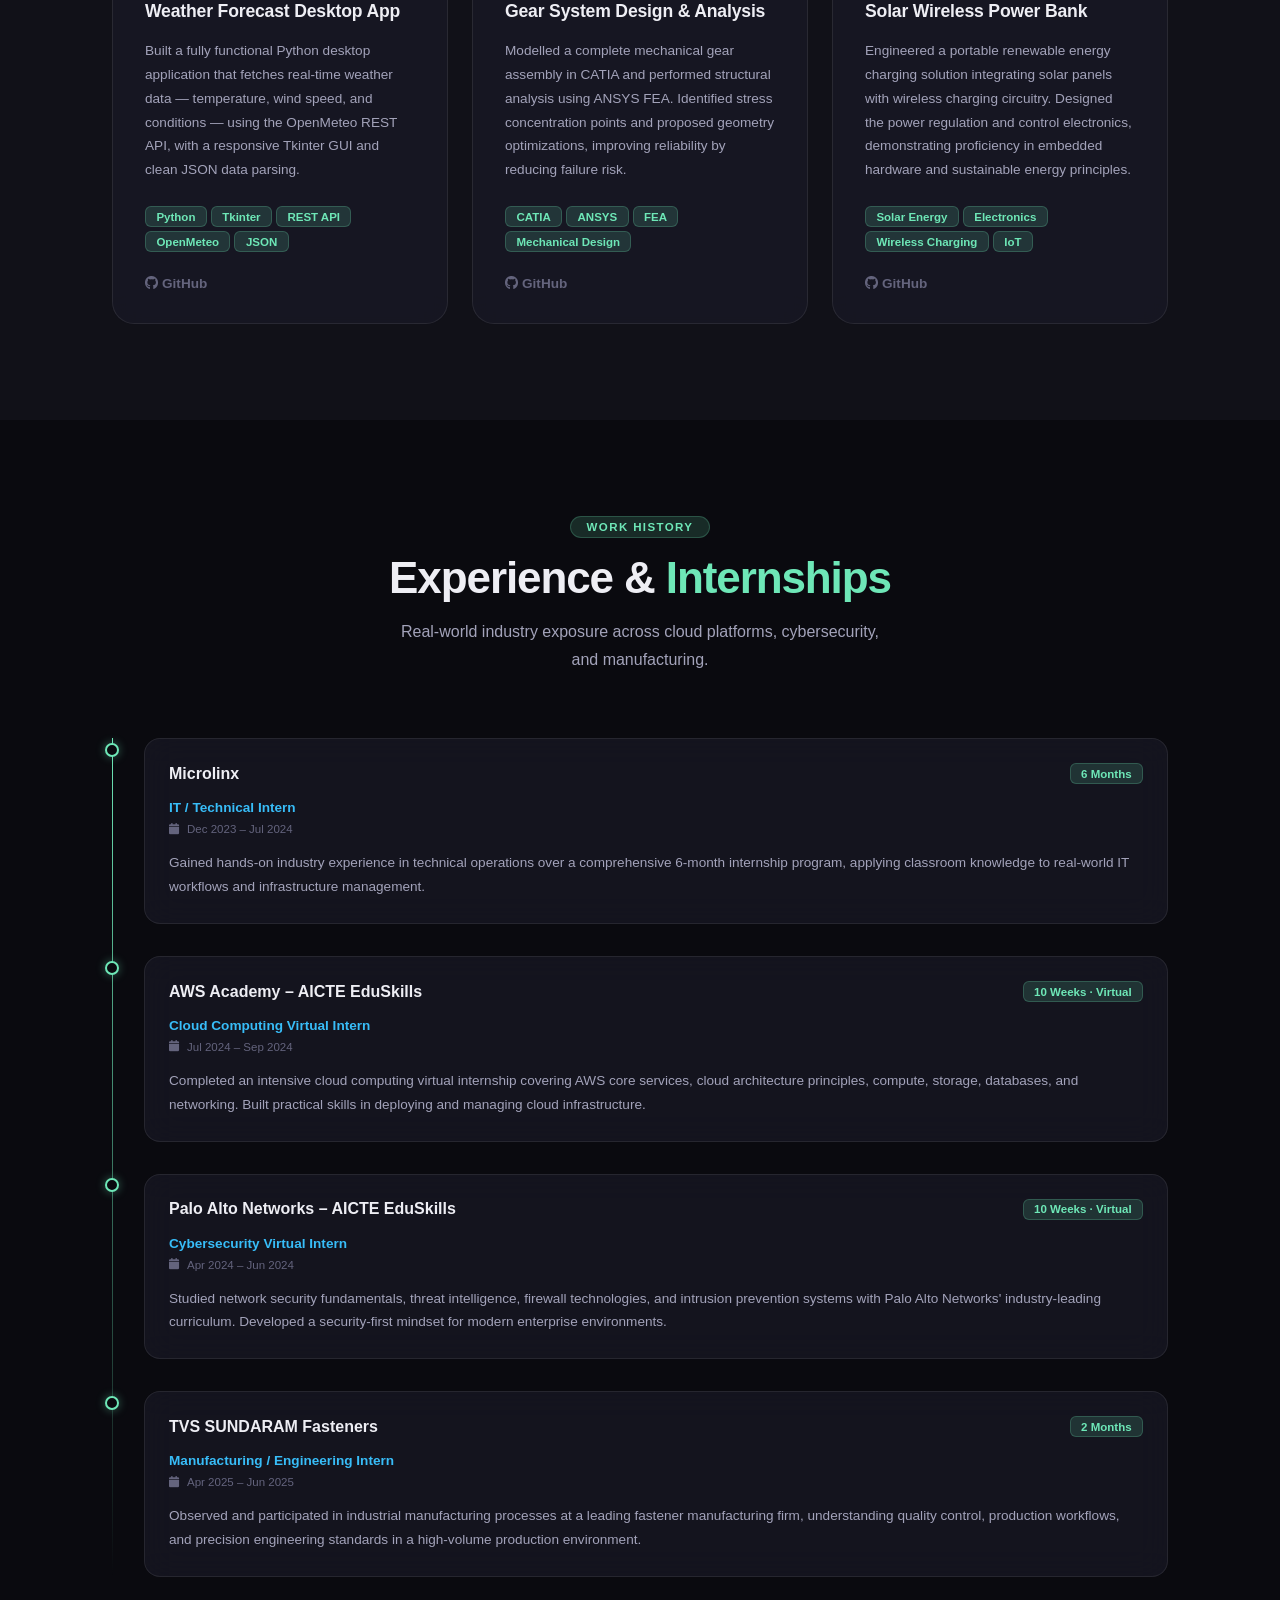
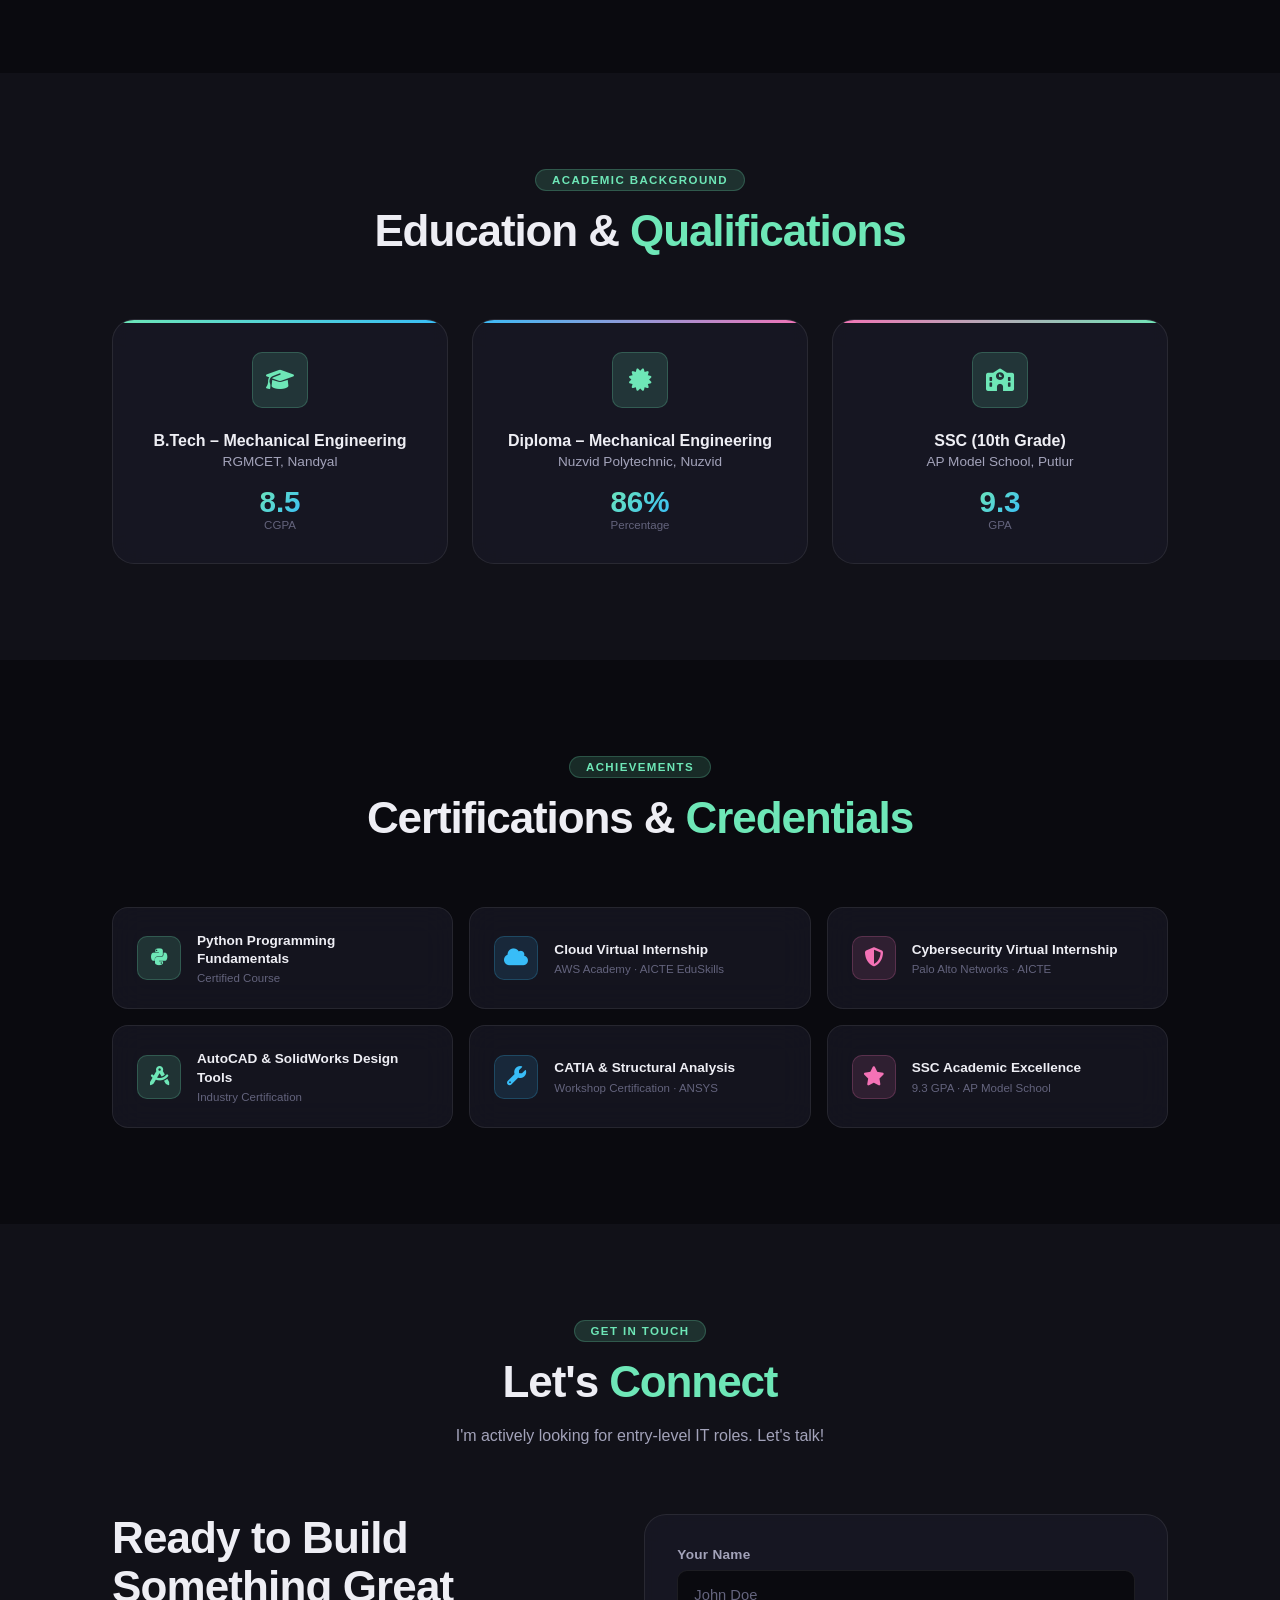
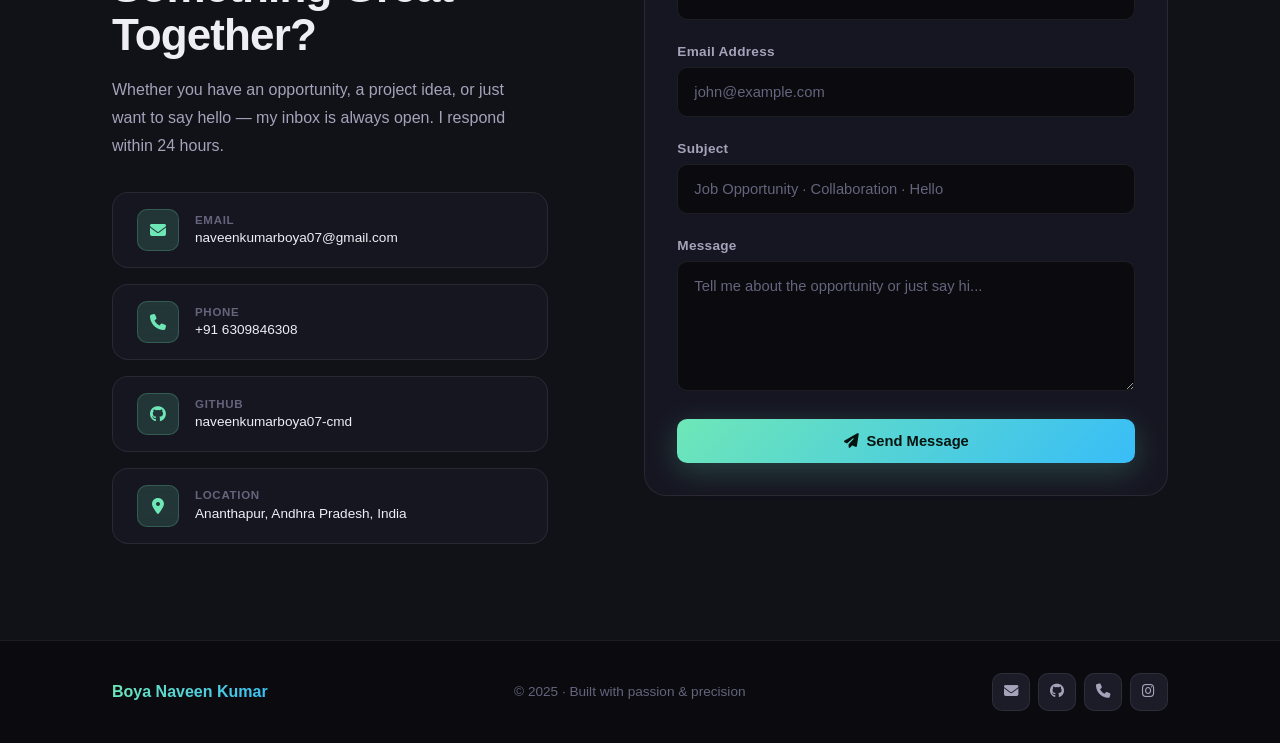
==== commit de6be4b0: "Update title and hero name formatting in index.html" ====
--- a/index.html
+++ b/index.html
@@ -3,7 +3,7 @@
 <head>
   <meta charset="UTF-8" />
   <meta name="viewport" content="width=device-width, initial-scale=1.0" />
-  <title>Boya Naveen Kumar |  &amp; Fullstack Developer</title>
+  <title>Boya Naveen Kumar |  Fullstack Developer</title>
   <meta name="description" content="Portfolio of Boya Naveen Kumar — Mechanical Engineering graduate transitioning into IT, with expertise in Python, AWS, Cybersecurity, and Cloud Computing." />
   <meta name="keywords" content="Naveen Kumar, Software Developer, Cloud Engineer, AWS, Cybersecurity, Portfolio" />
   <meta name="author" content="Boya Naveen Kumar" />
@@ -80,8 +80,8 @@
           Open to Opportunities · Entry-Level IT Roles
         </div>
         <h1 class="hero-name">
-          <span class="line1">Boya Naveen</span>
-          <span class="line2">Kumar</span>
+          <span class="line1"> ! Naveen Kumar</span>
+          <span class="line2">Boya </span>
         </h1>
         <p class="hero-title">Fullstack Developer</p>
         <p class="hero-tagline">Engineering meets technology — building intelligent, secure, and scalable solutions from first principles.</p>
@@ -114,7 +114,7 @@
             <div class="stat-label">Certifications</div>
           </div>
           <div class="stat-item">
-            <div class="stat-num" data-count="8.3" data-suffix=" CGPA">0</div>
+            <div class="stat-num" data-count="8.5" data-suffix=" CGPA">0</div>
             <div class="stat-label">Academic Score</div>
           </div>
         </div>
